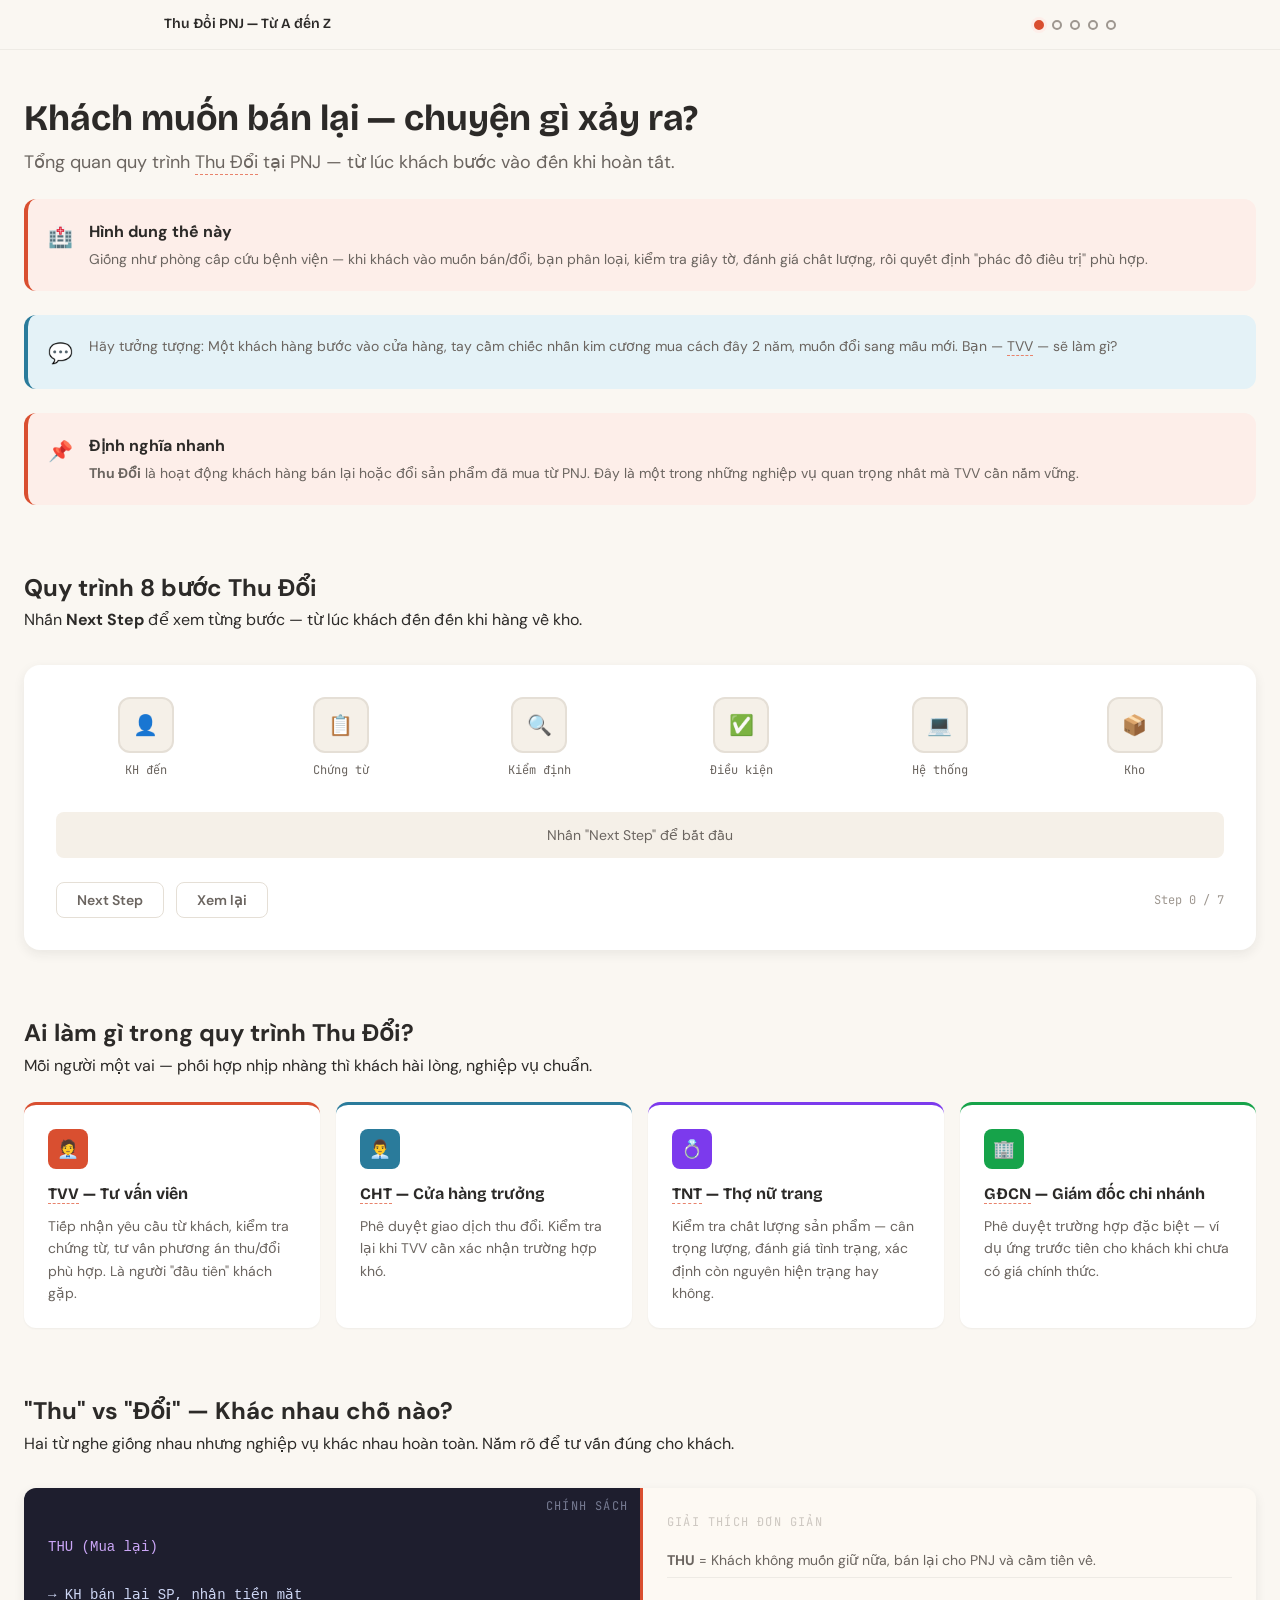
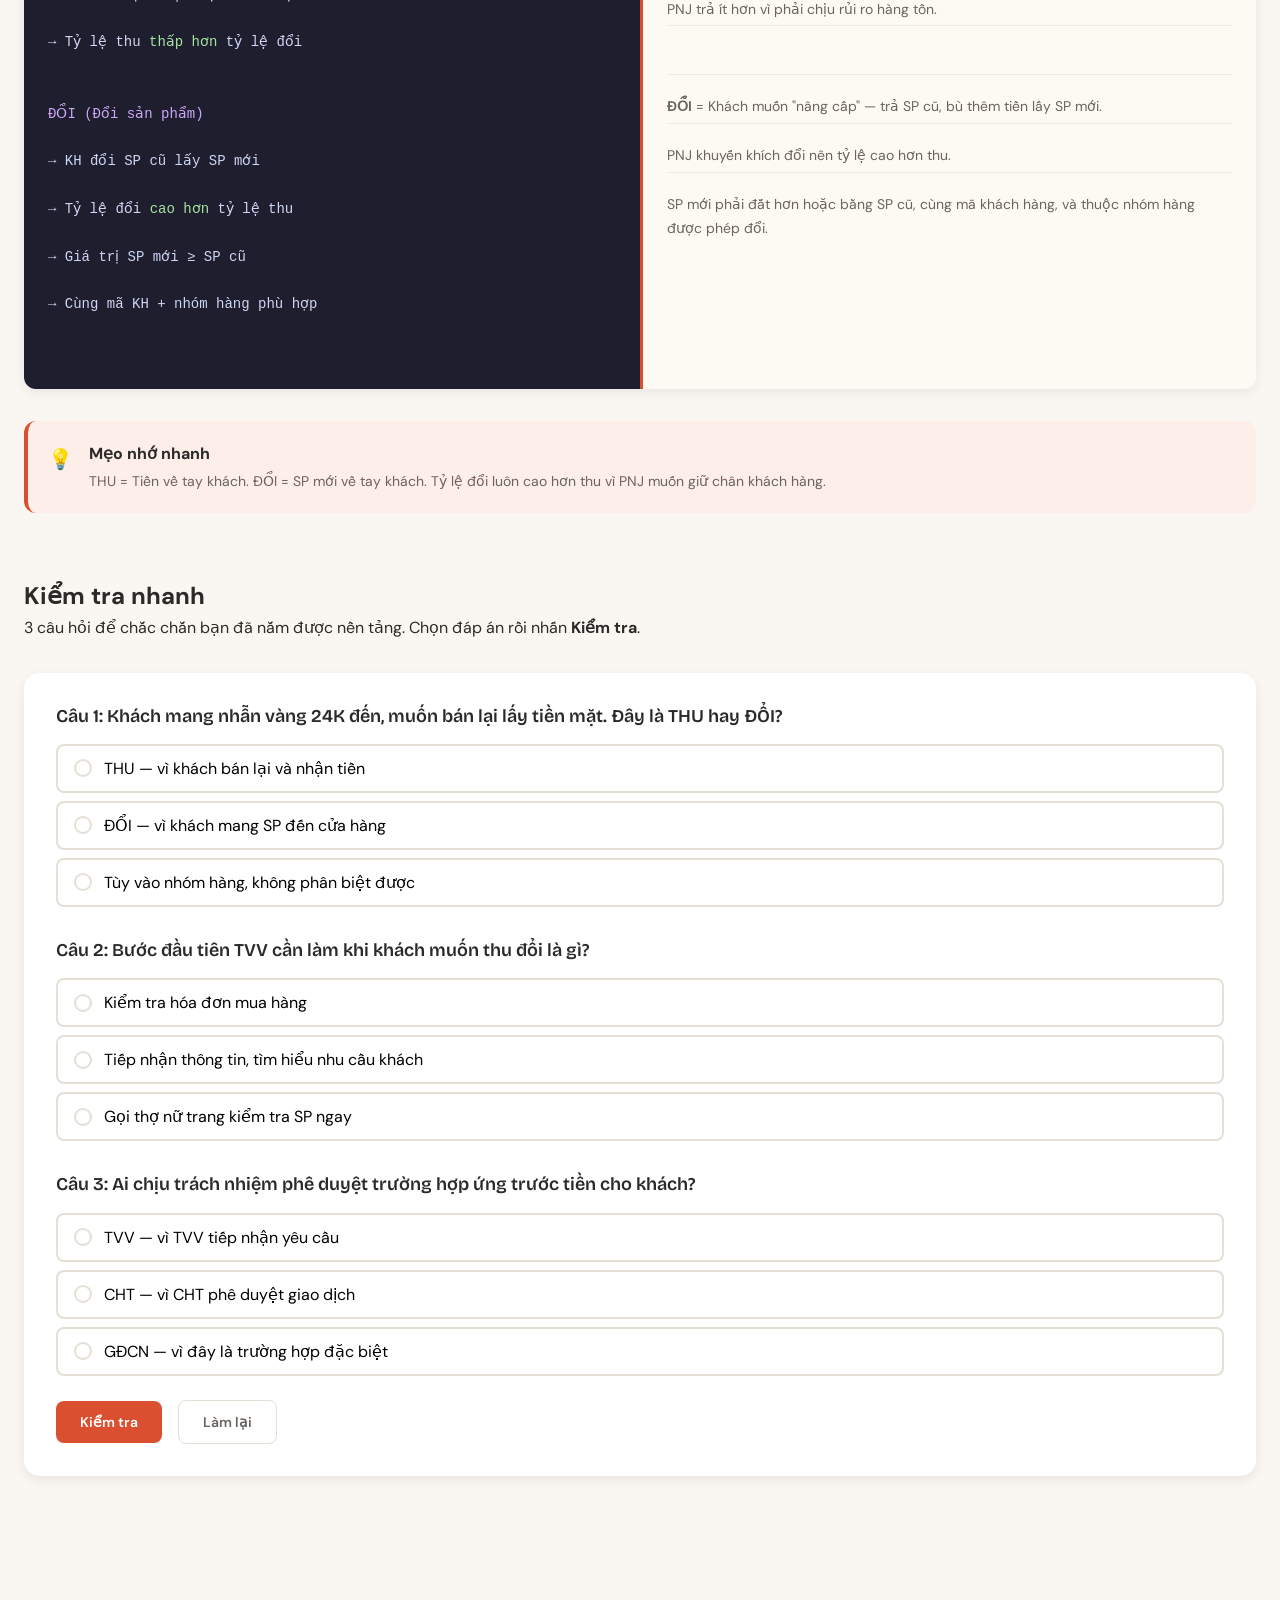
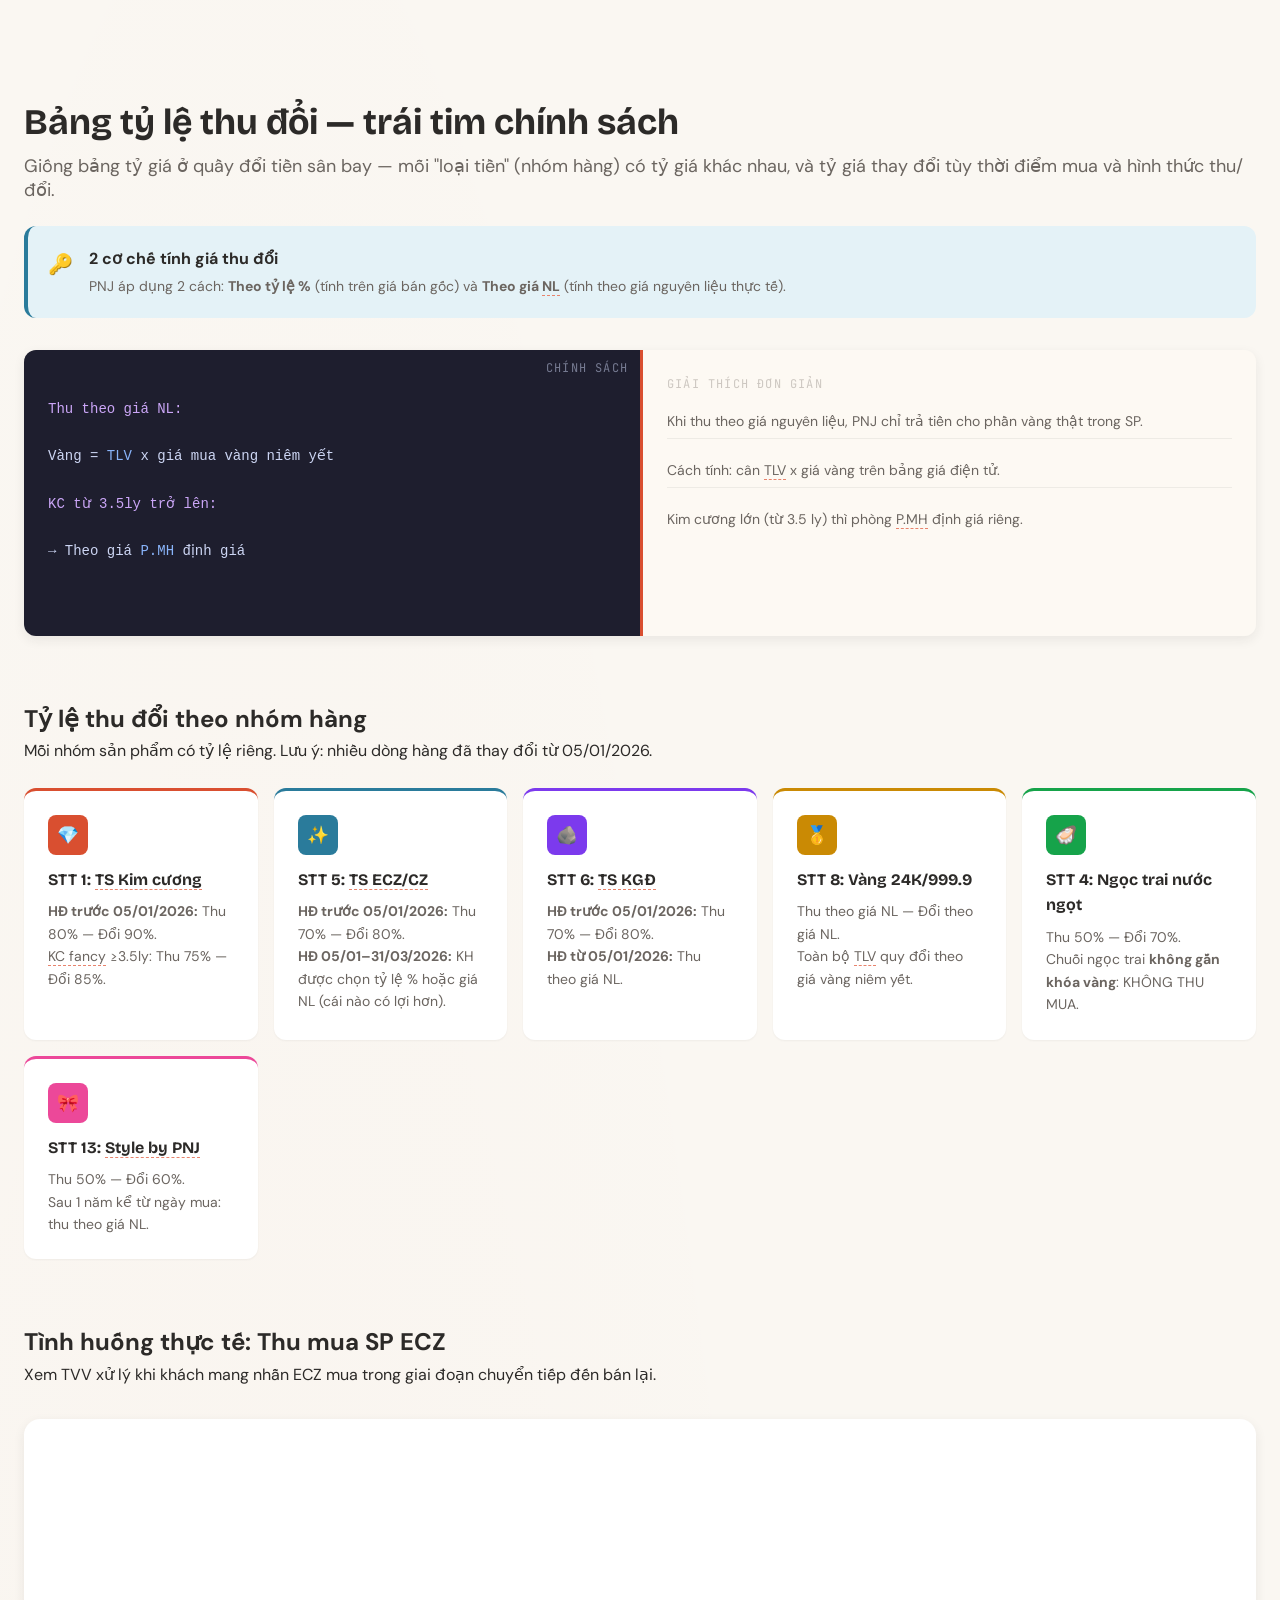
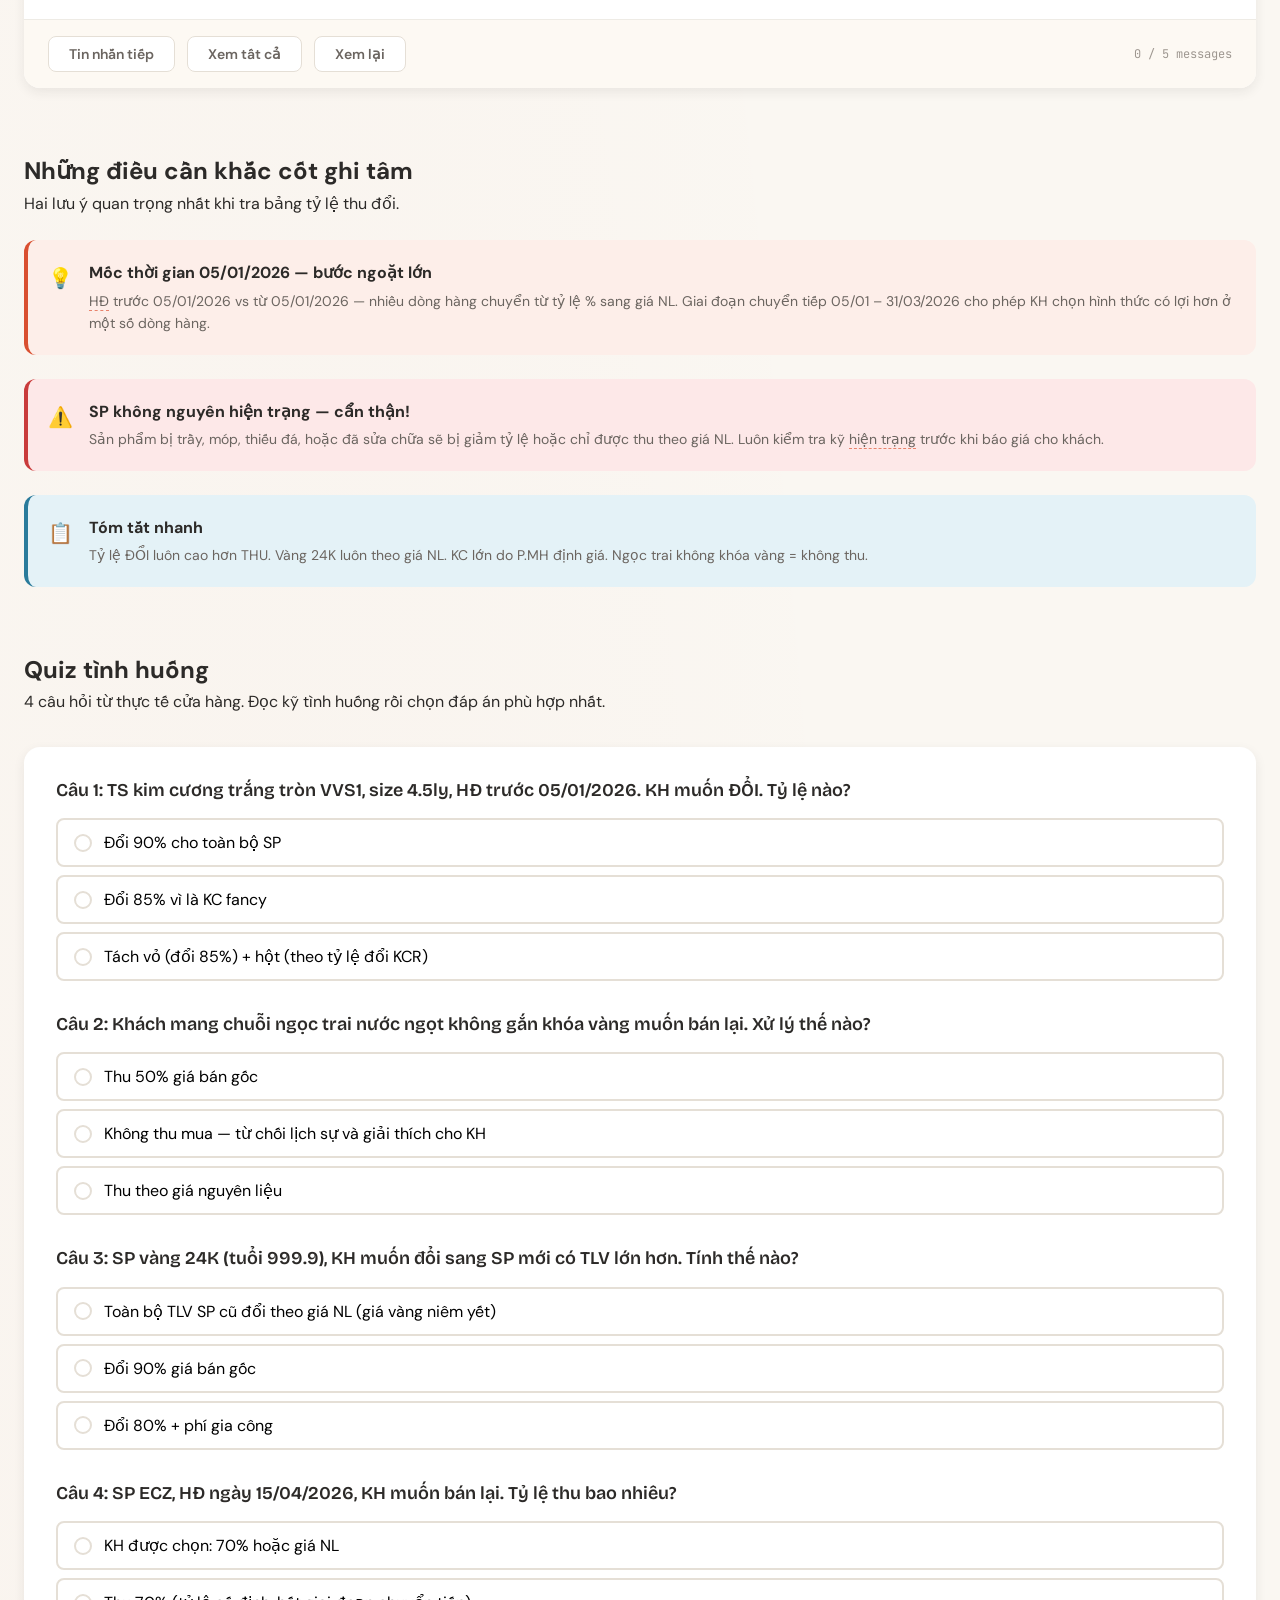
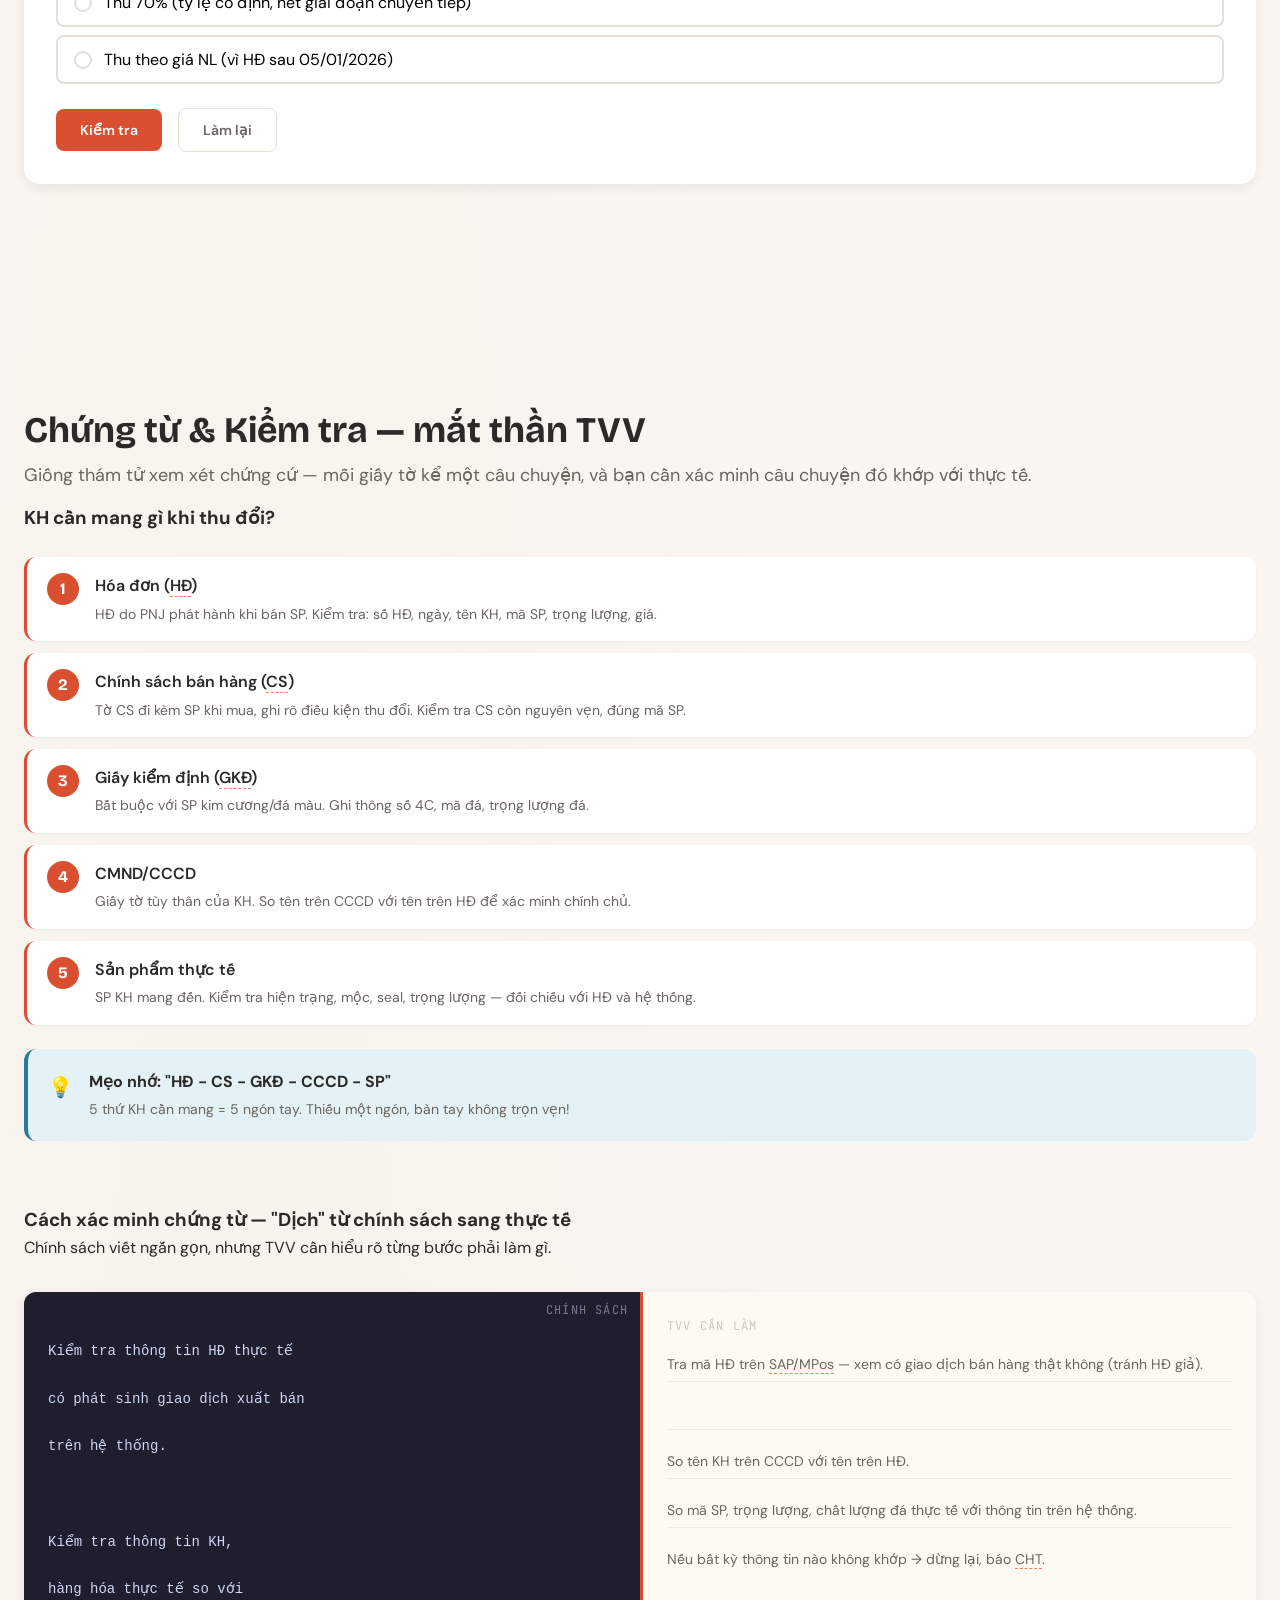
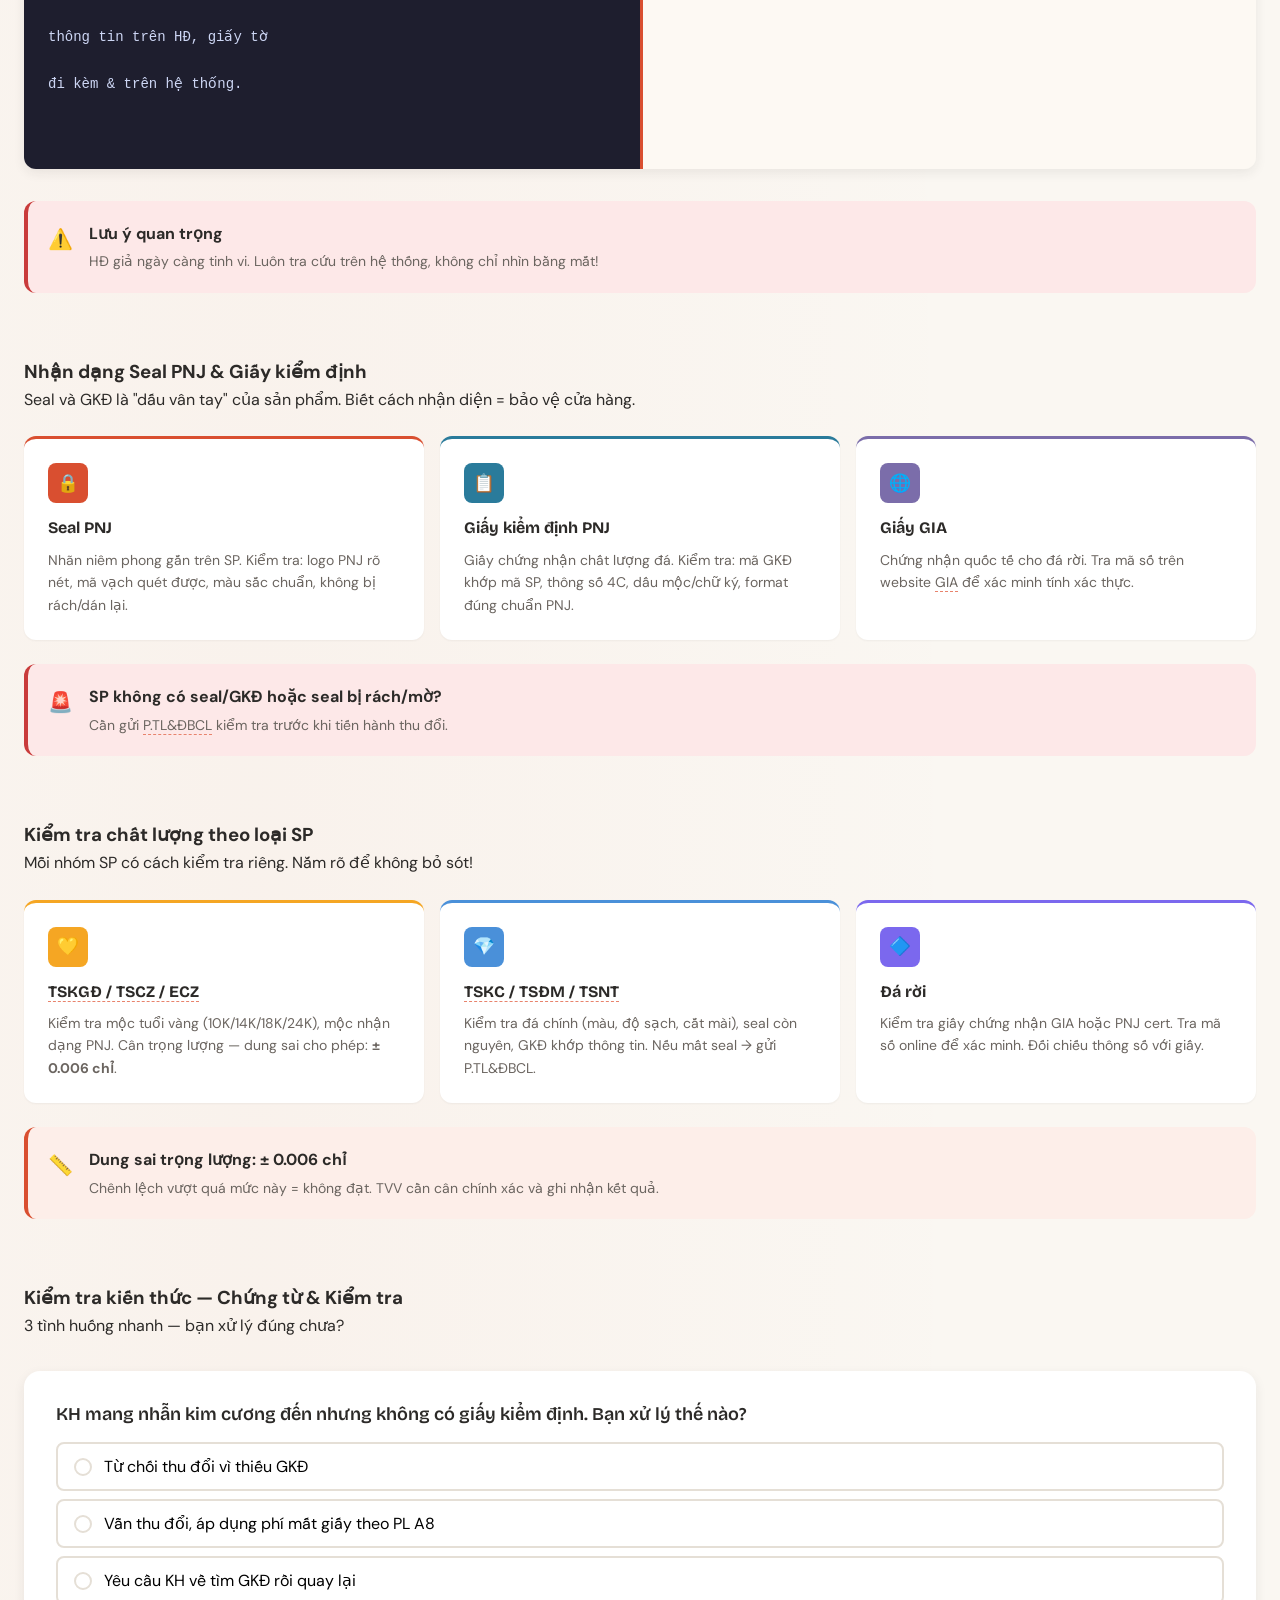
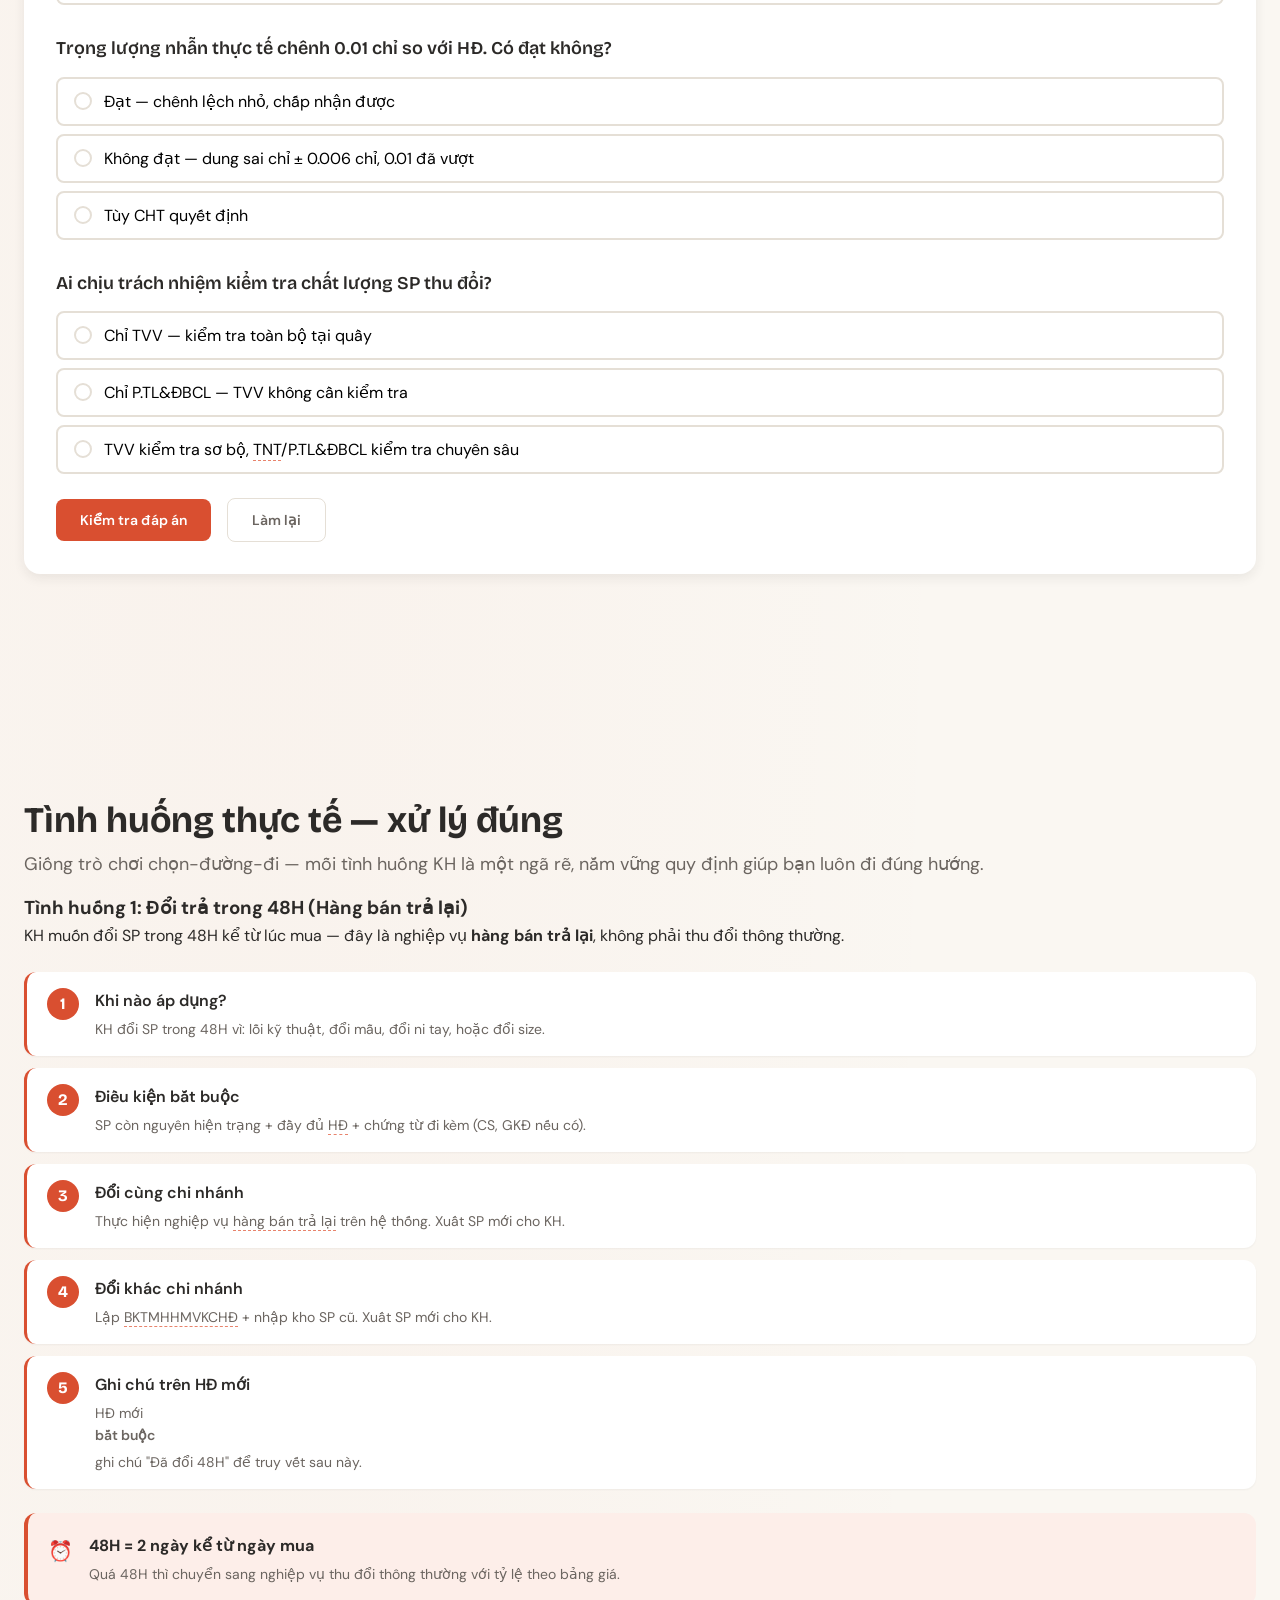
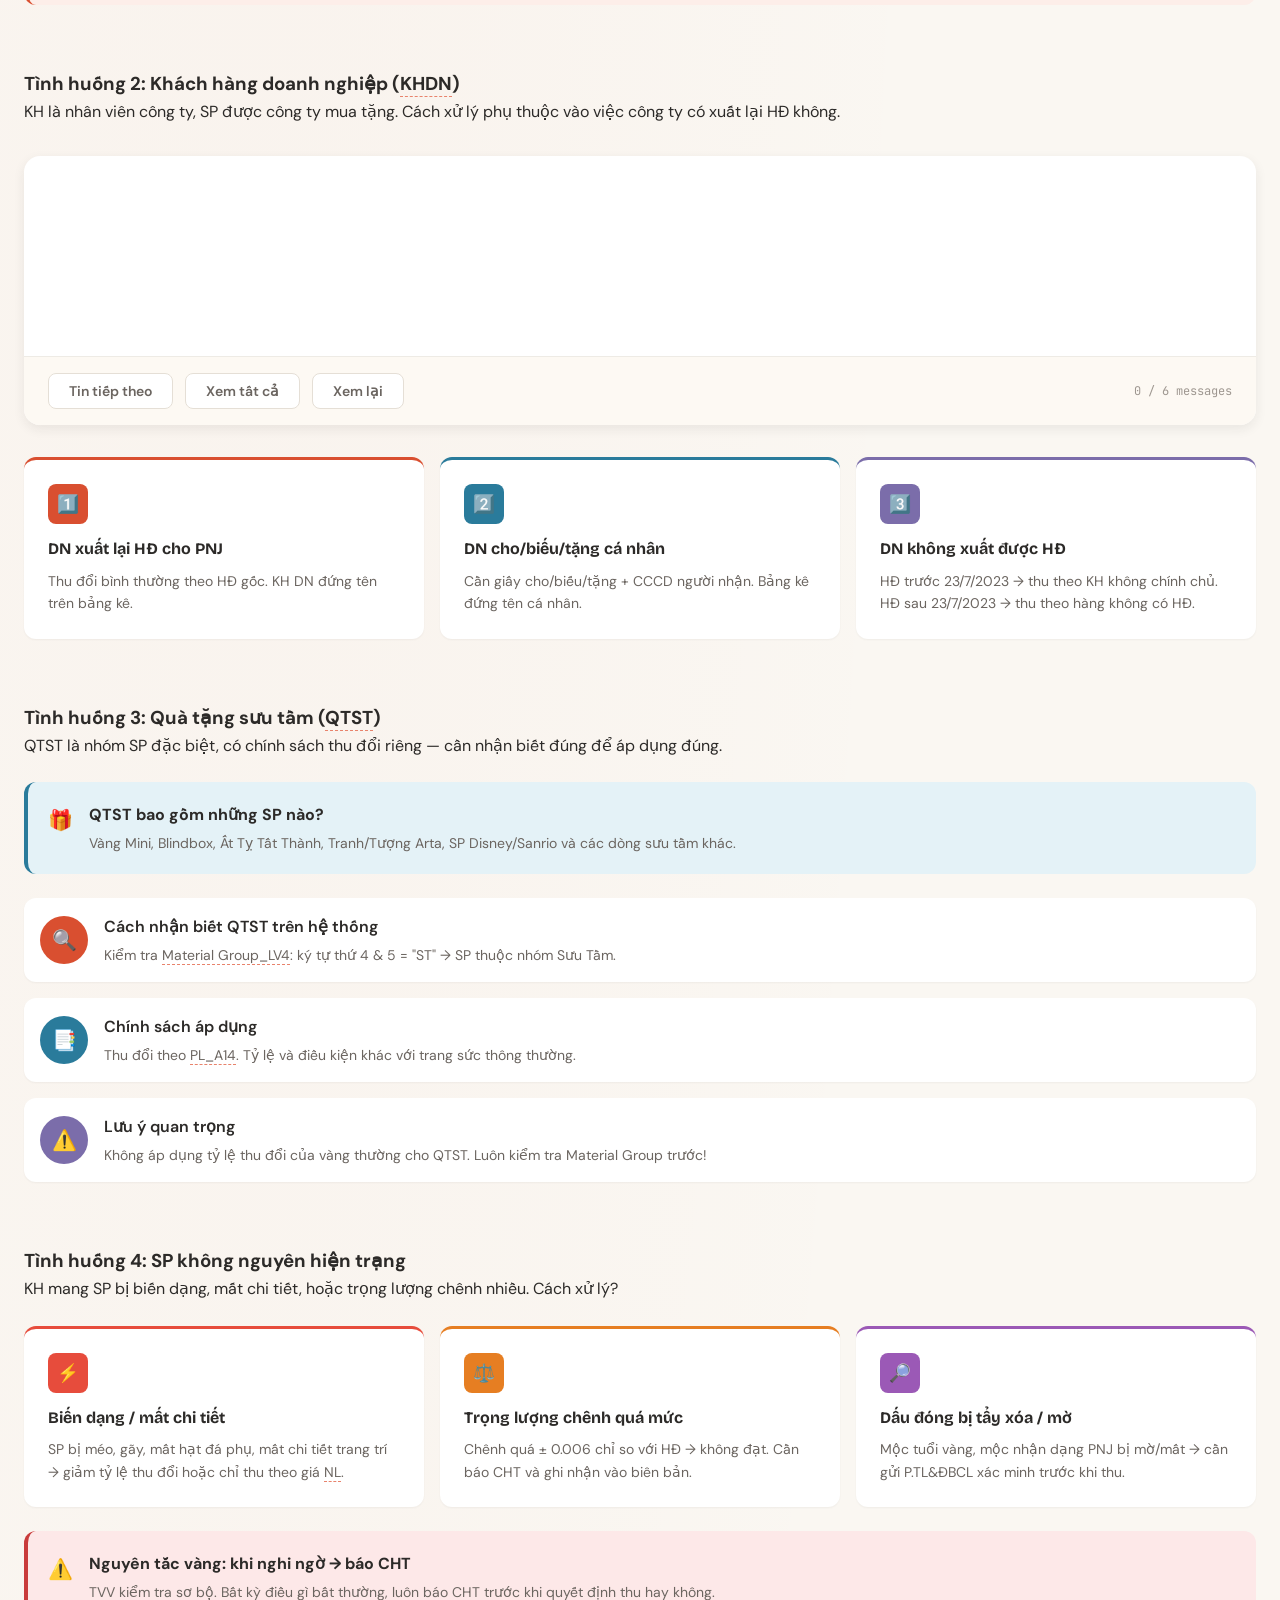
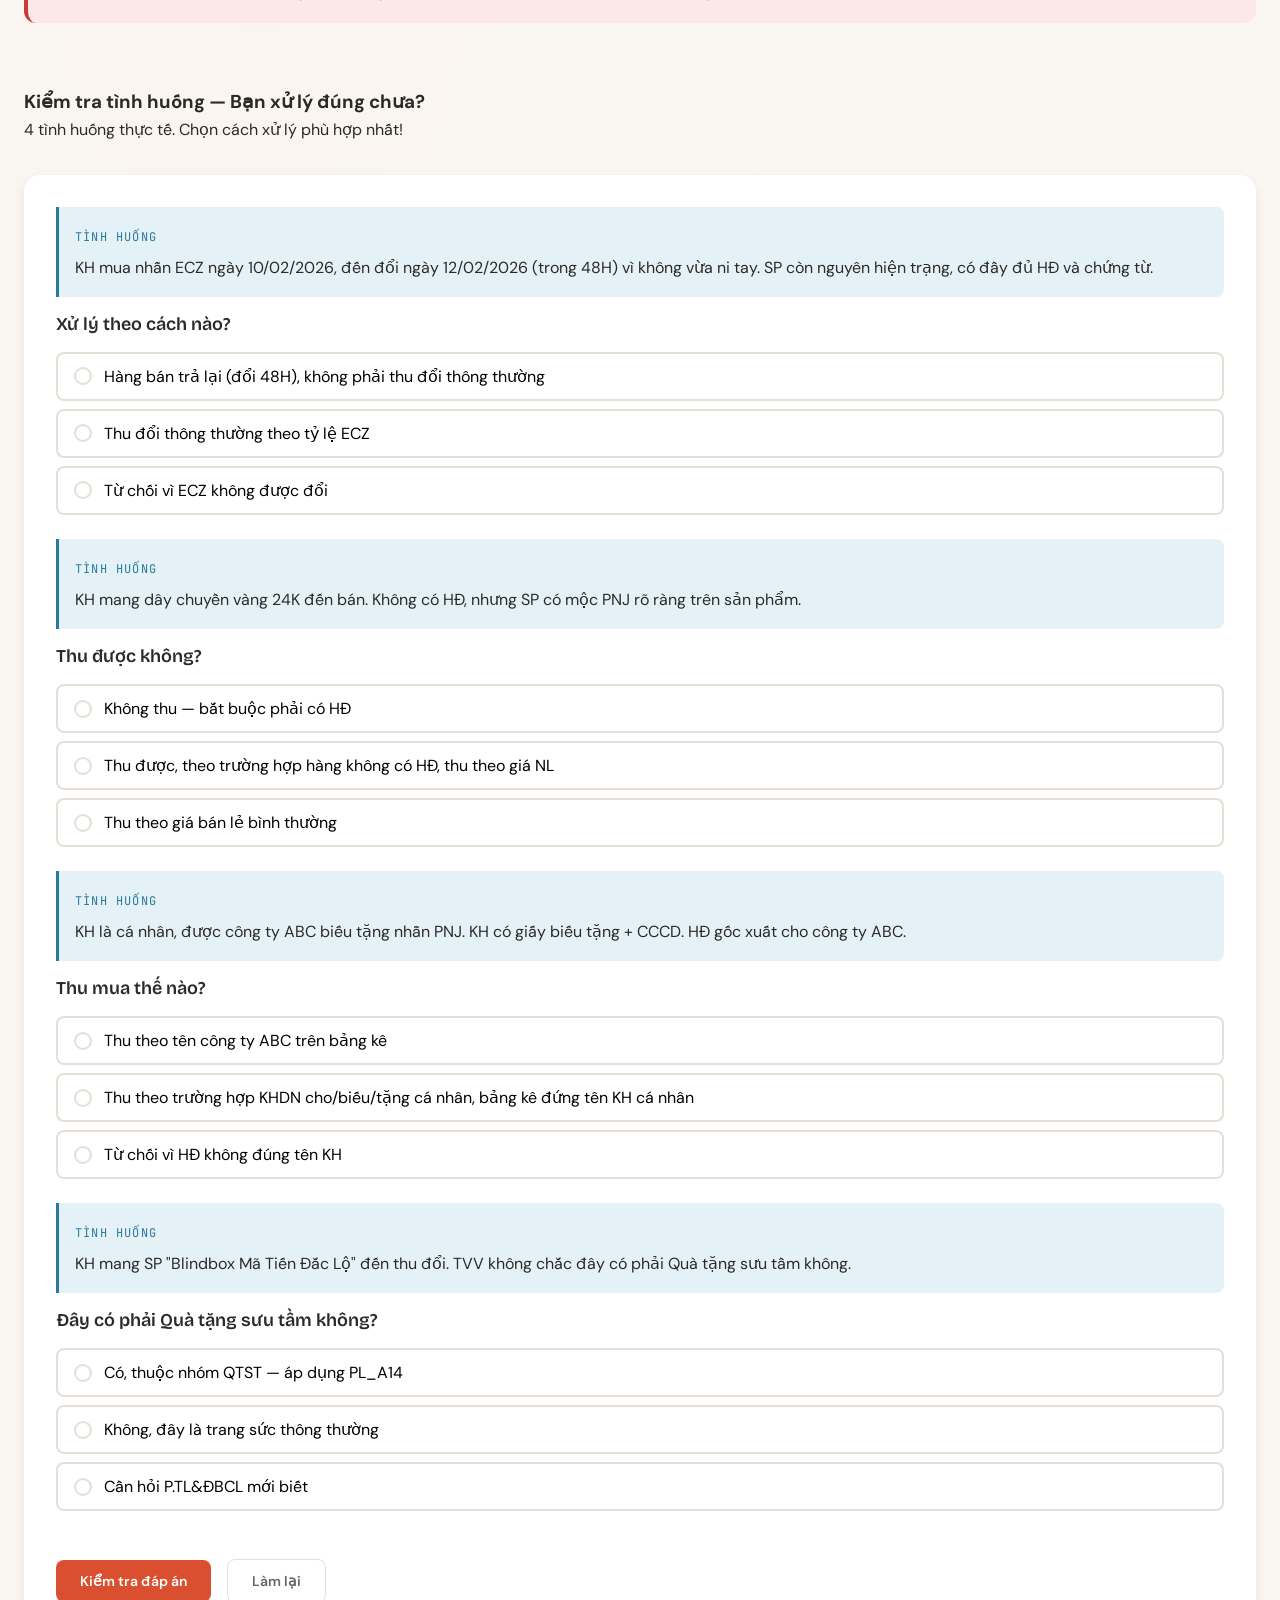
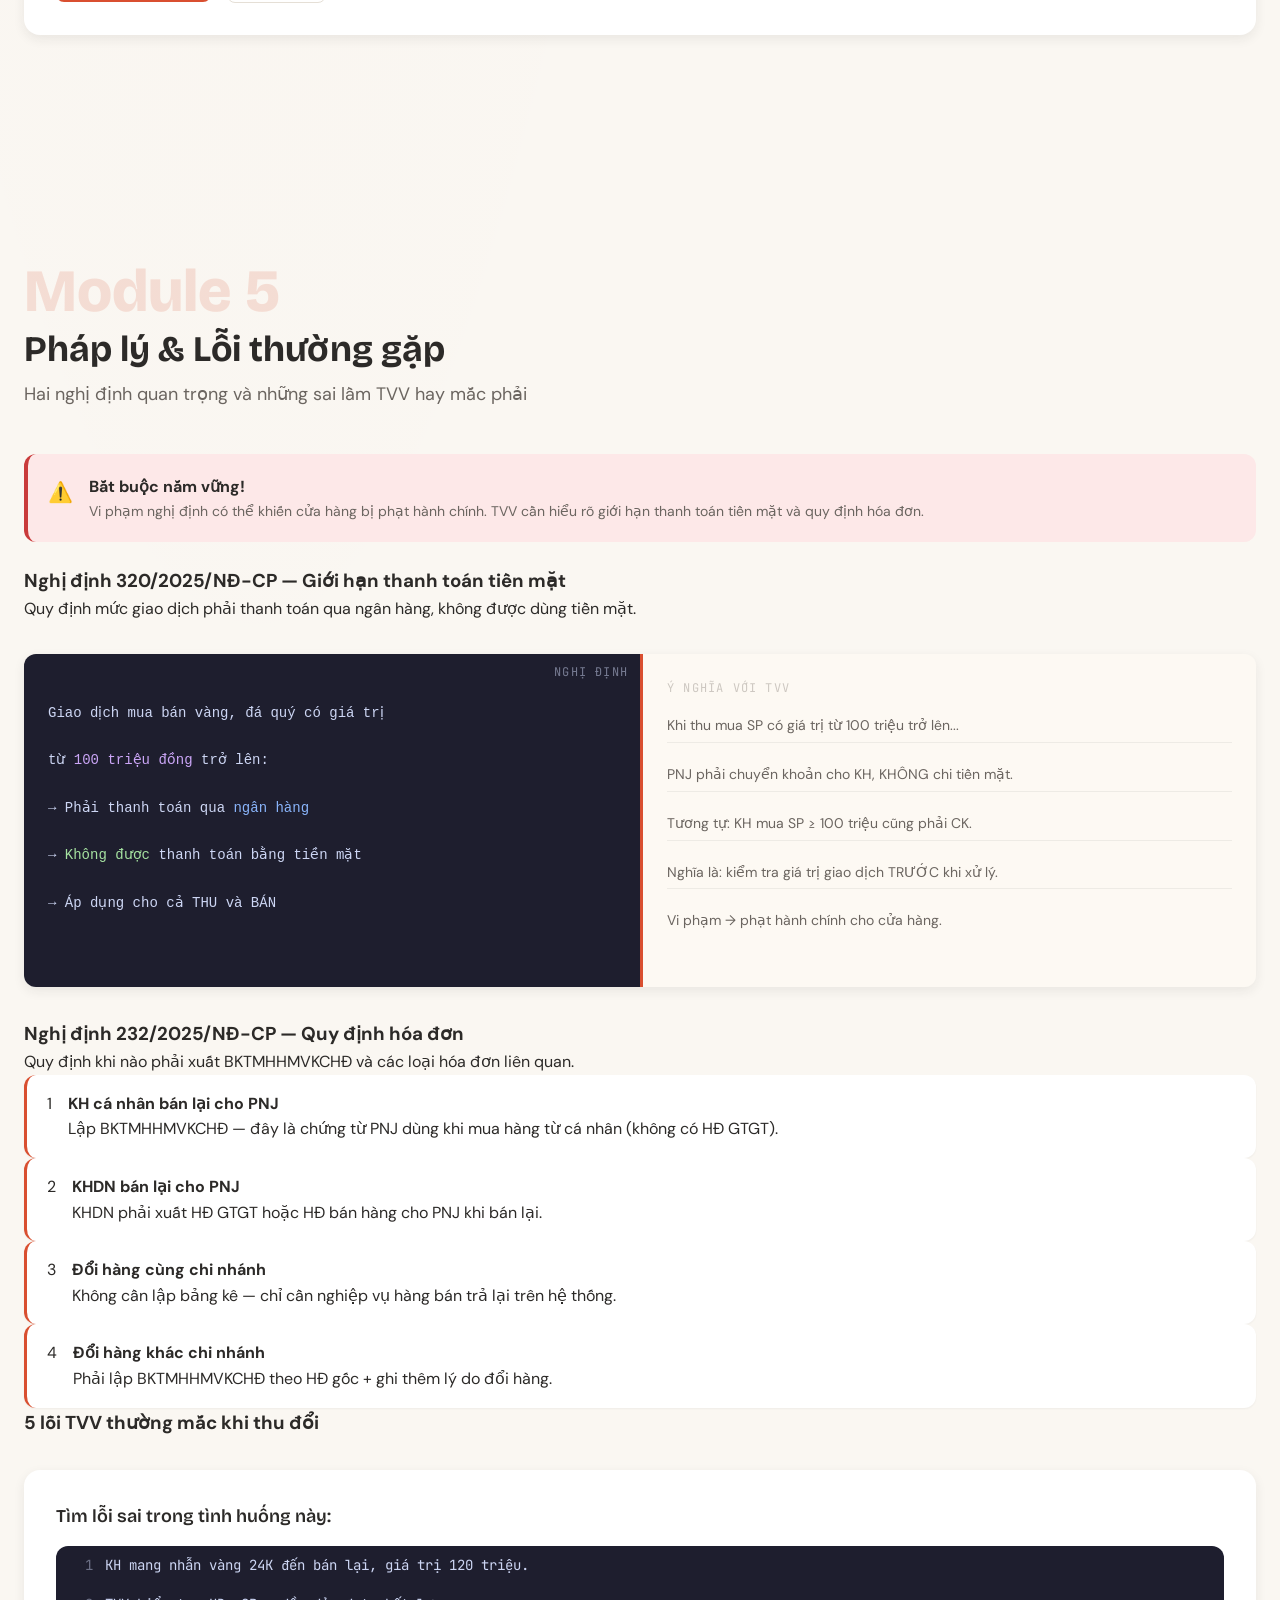
==== index.html @ 16b3d8cf "Initial course: Thu Đổi PNJ - Từ A đến Z 5-module interactive HTML course for PNJ sales consultants." ====
<!DOCTYPE html>
<html lang="vi">
<head>
  <meta charset="UTF-8">
  <meta name="viewport" content="width=device-width, initial-scale=1.0">
  <title>Thu Đổi PNJ — Từ A đến Z</title>

  <!-- Google Fonts: Bricolage Grotesque · DM Sans · JetBrains Mono -->
  <link rel="preconnect" href="https://fonts.googleapis.com">
  <link rel="preconnect" href="https://fonts.gstatic.com" crossorigin>
  <link href="https://fonts.googleapis.com/css2?family=Bricolage+Grotesque:opsz,wght@12..96,400;12..96,600;12..96,700;12..96,800&family=DM+Sans:ital,opsz,wght@0,9..40,300;0,9..40,400;0,9..40,500;0,9..40,600;0,9..40,700;1,9..40,400;1,9..40,500&family=JetBrains+Mono:wght@400;500;600&display=swap" rel="stylesheet">

  <link rel="stylesheet" href="styles.css">

  <style>
    :root {
      --color-accent:       #D94F30;
      --color-accent-hover: #C4432A;
      --color-accent-light: #FDEEE9;
      --color-accent-muted: #E8836C;
    }
  </style>

  <script src="main.js" defer></script>
</head>
<body>

  <nav class="nav" id="nav">
    <div class="progress-bar" id="progress-bar" role="progressbar" aria-valuenow="0" aria-valuemin="0" aria-valuemax="100"></div>
    <div class="nav-inner">
      <span class="nav-title">Thu Đổi PNJ — Từ A đến Z</span>
      <div class="nav-dots" id="nav-dots" role="tablist">
        <button class="nav-dot" data-target="module-1" data-tooltip="Khách muốn bán lại" role="tab" aria-label="Module 1: Khách muốn bán lại — chuyện gì xảy ra?"></button>
        <button class="nav-dot" data-target="module-2" data-tooltip="Bảng tỷ lệ thu đổi" role="tab" aria-label="Module 2: Bảng tỷ lệ thu đổi — trái tim chính sách"></button>
        <button class="nav-dot" data-target="module-3" data-tooltip="Chứng từ & Kiểm tra" role="tab" aria-label="Module 3: Chứng từ & Kiểm tra — mắt thần TVV"></button>
        <button class="nav-dot" data-target="module-4" data-tooltip="Tình huống thực tế" role="tab" aria-label="Module 4: Tình huống thực tế — xử lý đúng"></button>
        <button class="nav-dot" data-target="module-5" data-tooltip="Pháp lý & Lỗi hay gặp" role="tab" aria-label="Module 5: Pháp lý & Lỗi thường gặp"></button>
      </div>
    </div>
  </nav>

  <main id="main">
<section class="module" id="module-1">

  <!-- ============================================ -->
  <!-- SCREEN 1: Hero Intro                         -->
  <!-- ============================================ -->
  <div class="screen" id="screen-1-1">
    <h1 class="module-title animate-in">Khách muốn bán lại — chuyện gì xảy ra?</h1>
    <p class="module-subtitle animate-in">Tổng quan quy trình <span class="term" data-definition="Thu Đổi là hoạt động khách hàng bán lại hoặc đổi sản phẩm đã mua từ PNJ để nhận tiền mặt hoặc lấy sản phẩm mới.">Thu Đổi</span> tại PNJ — từ lúc khách bước vào đến khi hoàn tất.</p>

    <div class="callout callout-accent animate-in">
      <div class="callout-icon">🏥</div>
      <div class="callout-content">
        <strong class="callout-title">Hình dung thế này</strong>
        <p>Giống như phòng cấp cứu bệnh viện — khi khách vào muốn bán/đổi, bạn phân loại, kiểm tra giấy tờ, đánh giá chất lượng, rồi quyết định "phác đồ điều trị" phù hợp.</p>
      </div>
    </div>

    <div class="callout callout-info animate-in">
      <div class="callout-icon">💬</div>
      <div class="callout-content">
        <p>Hãy tưởng tượng: Một khách hàng bước vào cửa hàng, tay cầm chiếc nhẫn kim cương mua cách đây 2 năm, muốn đổi sang mẫu mới. Bạn — <span class="term" data-definition="Tư vấn viên — nhân viên bán hàng tại cửa hàng PNJ, người trực tiếp tiếp khách và thực hiện nghiệp vụ.">TVV</span> — sẽ làm gì?</p>
      </div>
    </div>

    <div class="callout callout-accent animate-in">
      <div class="callout-icon">📌</div>
      <div class="callout-content">
        <strong class="callout-title">Định nghĩa nhanh</strong>
        <p><strong>Thu Đổi</strong> là hoạt động khách hàng bán lại hoặc đổi sản phẩm đã mua từ PNJ. Đây là một trong những nghiệp vụ quan trọng nhất mà TVV cần nắm vững.</p>
      </div>
    </div>
  </div>

  <!-- ============================================ -->
  <!-- SCREEN 2: 8-Step Flow Animation              -->
  <!-- ============================================ -->
  <div class="screen" id="screen-1-2">
    <h2 class="animate-in">Quy trình 8 bước Thu Đổi</h2>
    <p class="animate-in">Nhấn <strong>Next Step</strong> để xem từng bước — từ lúc khách đến đến khi hàng về kho.</p>

    <div class="flow-animation" data-steps='[
      {"highlight":"flow-actor-1","label":"B1: Tiếp nhận thông tin từ KH"},
      {"highlight":"flow-actor-2","label":"B2: Kiểm tra chứng từ SP (HĐ, giấy tờ) — 10 phút","packet":true,"from":"actor-1","to":"actor-2"},
      {"highlight":"flow-actor-3","label":"B3: Kiểm tra/kiểm định/giám định/định giá SP","packet":true,"from":"actor-2","to":"actor-3"},
      {"highlight":"flow-actor-4","label":"B4: Kiểm tra điều kiện thu đổi — 3 phút","packet":true,"from":"actor-3","to":"actor-4"},
      {"highlight":"flow-actor-4","label":"KH đồng ý? Hàng bán trả lại → B5 | Thu đổi → B6"},
      {"highlight":"flow-actor-5","label":"B5/B6: Thực hiện nghiệp vụ trên hệ thống","packet":true,"from":"actor-4","to":"actor-5"},
      {"highlight":"flow-actor-6","label":"B7/B8: Xử lý hàng sau thu đổi + xuất trả về kho","packet":true,"from":"actor-5","to":"actor-6"}
    ]'>
      <div class="flow-actors">
        <div class="flow-actor" id="flow-actor-1"><div class="flow-actor-icon">👤</div><span>KH đến</span></div>
        <div class="flow-actor" id="flow-actor-2"><div class="flow-actor-icon">📋</div><span>Chứng từ</span></div>
        <div class="flow-actor" id="flow-actor-3"><div class="flow-actor-icon">🔍</div><span>Kiểm định</span></div>
        <div class="flow-actor" id="flow-actor-4"><div class="flow-actor-icon">✅</div><span>Điều kiện</span></div>
        <div class="flow-actor" id="flow-actor-5"><div class="flow-actor-icon">💻</div><span>Hệ thống</span></div>
        <div class="flow-actor" id="flow-actor-6"><div class="flow-actor-icon">📦</div><span>Kho</span></div>
      </div>
      <div class="flow-packet" id="flow-packet"></div>
      <div class="flow-step-label" id="flow-label">Nhấn "Next Step" để bắt đầu</div>
      <div class="flow-controls">
        <button class="btn flow-next-btn">Next Step</button>
        <button class="btn flow-reset-btn">Xem lại</button>
        <span class="flow-progress"></span>
      </div>
    </div>
  </div>

  <!-- ============================================ -->
  <!-- SCREEN 3: Key Roles — Pattern Cards          -->
  <!-- ============================================ -->
  <div class="screen" id="screen-1-3">
    <h2 class="animate-in">Ai làm gì trong quy trình Thu Đổi?</h2>
    <p class="animate-in">Mỗi người một vai — phối hợp nhịp nhàng thì khách hài lòng, nghiệp vụ chuẩn.</p>

    <div class="pattern-cards animate-in">
      <div class="pattern-card" style="border-top: 3px solid #D94F30">
        <div class="pattern-icon" style="background: #D94F30">🧑‍💼</div>
        <h4 class="pattern-title"><span class="term" data-definition="Tư vấn viên — nhân viên trực tiếp tiếp khách tại cửa hàng PNJ, thực hiện các bước nghiệp vụ thu đổi.">TVV</span> — Tư vấn viên</h4>
        <p class="pattern-desc">Tiếp nhận yêu cầu từ khách, kiểm tra chứng từ, tư vấn phương án thu/đổi phù hợp. Là người "đầu tiên" khách gặp.</p>
      </div>
      <div class="pattern-card" style="border-top: 3px solid #2A7B9B">
        <div class="pattern-icon" style="background: #2A7B9B">👨‍💼</div>
        <h4 class="pattern-title"><span class="term" data-definition="Cửa hàng trưởng — người quản lý cửa hàng, có quyền phê duyệt các giao dịch thu đổi thông thường.">CHT</span> — Cửa hàng trưởng</h4>
        <p class="pattern-desc">Phê duyệt giao dịch thu đổi. Kiểm tra lại khi TVV cần xác nhận trường hợp khó.</p>
      </div>
      <div class="pattern-card" style="border-top: 3px solid #7C3AED">
        <div class="pattern-icon" style="background: #7C3AED">💍</div>
        <h4 class="pattern-title"><span class="term" data-definition="Thợ nữ trang — nhân viên kỹ thuật chuyên kiểm tra chất lượng, trọng lượng, và tình trạng sản phẩm trang sức.">TNT</span> — Thợ nữ trang</h4>
        <p class="pattern-desc">Kiểm tra chất lượng sản phẩm — cân trọng lượng, đánh giá tình trạng, xác định còn nguyên hiện trạng hay không.</p>
      </div>
      <div class="pattern-card" style="border-top: 3px solid #16A34A">
        <div class="pattern-icon" style="background: #16A34A">🏢</div>
        <h4 class="pattern-title"><span class="term" data-definition="Giám đốc chi nhánh — cấp quản lý cao hơn CHT, phê duyệt các trường hợp đặc biệt như ứng trước tiền cho khách.">GĐCN</span> — Giám đốc chi nhánh</h4>
        <p class="pattern-desc">Phê duyệt trường hợp đặc biệt — ví dụ ứng trước tiền cho khách khi chưa có giá chính thức.</p>
      </div>
    </div>
  </div>

  <!-- ============================================ -->
  <!-- SCREEN 4: THU vs ĐỔI — Translation Block     -->
  <!-- ============================================ -->
  <div class="screen" id="screen-1-4">
    <h2 class="animate-in">"Thu" vs "Đổi" — Khác nhau chỗ nào?</h2>
    <p class="animate-in">Hai từ nghe giống nhau nhưng nghiệp vụ khác nhau hoàn toàn. Nắm rõ để tư vấn đúng cho khách.</p>

    <div class="translation-block animate-in">
      <div class="translation-code">
        <span class="translation-label">CHÍNH SÁCH</span>
        <pre><code>
<span class="code-line"><span class="code-keyword">THU (Mua lại)</span></span>
<span class="code-line">→ KH bán lại SP, nhận tiền mặt</span>
<span class="code-line">→ Tỷ lệ thu <span class="code-string">thấp hơn</span> tỷ lệ đổi</span>
<span class="code-line"></span>
<span class="code-line"><span class="code-keyword">ĐỔI (Đổi sản phẩm)</span></span>
<span class="code-line">→ KH đổi SP cũ lấy SP mới</span>
<span class="code-line">→ Tỷ lệ đổi <span class="code-string">cao hơn</span> tỷ lệ thu</span>
<span class="code-line">→ Giá trị SP mới ≥ SP cũ</span>
<span class="code-line">→ Cùng mã KH + nhóm hàng phù hợp</span>
        </code></pre>
      </div>
      <div class="translation-english">
        <span class="translation-label">GIẢI THÍCH ĐƠN GIẢN</span>
        <div class="translation-lines">
          <p class="tl"><strong>THU</strong> = Khách không muốn giữ nữa, bán lại cho PNJ và cầm tiền về.</p>
          <p class="tl">PNJ trả ít hơn vì phải chịu rủi ro hàng tồn.</p>
          <p class="tl">&nbsp;</p>
          <p class="tl"><strong>ĐỔI</strong> = Khách muốn "nâng cấp" — trả SP cũ, bù thêm tiền lấy SP mới.</p>
          <p class="tl">PNJ khuyến khích đổi nên tỷ lệ cao hơn thu.</p>
          <p class="tl">SP mới phải đắt hơn hoặc bằng SP cũ, cùng mã khách hàng, và thuộc nhóm hàng được phép đổi.</p>
        </div>
      </div>
    </div>

    <div class="callout callout-accent animate-in">
      <div class="callout-icon">💡</div>
      <div class="callout-content">
        <strong class="callout-title">Mẹo nhớ nhanh</strong>
        <p>THU = Tiền về tay khách. ĐỔI = SP mới về tay khách. Tỷ lệ đổi luôn cao hơn thu vì PNJ muốn giữ chân khách hàng.</p>
      </div>
    </div>
  </div>

  <!-- ============================================ -->
  <!-- SCREEN 5: Quiz — 3 câu hỏi                  -->
  <!-- ============================================ -->
  <div class="screen" id="screen-1-5">
    <h2 class="animate-in">Kiểm tra nhanh</h2>
    <p class="animate-in">3 câu hỏi để chắc chắn bạn đã nắm được nền tảng. Chọn đáp án rồi nhấn <strong>Kiểm tra</strong>.</p>

    <div class="quiz-container animate-in" id="quiz-module1">

      <!-- Q1 -->
      <div class="quiz-question-block"
           data-correct="option-a"
           data-explanation-right="Chính xác! Khách bán lại SP và nhận tiền mặt — đó là THU. Nếu khách lấy SP mới thì mới là ĐỔI."
           data-explanation-wrong="Chưa đúng. Nhớ: THU = khách bán lại, nhận tiền. ĐỔI = khách đổi sang SP mới.">
        <h3 class="quiz-question">Câu 1: Khách mang nhẫn vàng 24K đến, muốn bán lại lấy tiền mặt. Đây là THU hay ĐỔI?</h3>
        <div class="quiz-options">
          <button class="quiz-option" data-value="option-a" onclick="selectOption(this)">
            <div class="quiz-option-radio"></div>
            <span>THU — vì khách bán lại và nhận tiền</span>
          </button>
          <button class="quiz-option" data-value="option-b" onclick="selectOption(this)">
            <div class="quiz-option-radio"></div>
            <span>ĐỔI — vì khách mang SP đến cửa hàng</span>
          </button>
          <button class="quiz-option" data-value="option-c" onclick="selectOption(this)">
            <div class="quiz-option-radio"></div>
            <span>Tùy vào nhóm hàng, không phân biệt được</span>
          </button>
        </div>
        <div class="quiz-feedback"></div>
      </div>

      <!-- Q2 -->
      <div class="quiz-question-block"
           data-correct="option-b"
           data-explanation-right="Đúng rồi! Bước đầu tiên luôn là tiếp nhận thông tin, hỏi khách cần thu hay đổi, tìm hiểu nhu cầu trước khi làm gì khác."
           data-explanation-wrong="Chưa chính xác. Kiểm tra chứng từ hay kiểm định là các bước sau. Việc đầu tiên là lắng nghe và tìm hiểu nhu cầu khách.">
        <h3 class="quiz-question">Câu 2: Bước đầu tiên TVV cần làm khi khách muốn thu đổi là gì?</h3>
        <div class="quiz-options">
          <button class="quiz-option" data-value="option-a" onclick="selectOption(this)">
            <div class="quiz-option-radio"></div>
            <span>Kiểm tra hóa đơn mua hàng</span>
          </button>
          <button class="quiz-option" data-value="option-b" onclick="selectOption(this)">
            <div class="quiz-option-radio"></div>
            <span>Tiếp nhận thông tin, tìm hiểu nhu cầu khách</span>
          </button>
          <button class="quiz-option" data-value="option-c" onclick="selectOption(this)">
            <div class="quiz-option-radio"></div>
            <span>Gọi thợ nữ trang kiểm tra SP ngay</span>
          </button>
        </div>
        <div class="quiz-feedback"></div>
      </div>

      <!-- Q3 -->
      <div class="quiz-question-block"
           data-correct="option-c"
           data-explanation-right="Chính xác! GĐCN (Giám đốc chi nhánh) là người có thẩm quyền phê duyệt ứng trước tiền cho khách — đây là trường hợp đặc biệt nên cần cấp cao hơn CHT."
           data-explanation-wrong="Chưa đúng. CHT phê duyệt giao dịch thông thường. Nhưng ứng trước tiền là trường hợp đặc biệt, cần GĐCN phê duyệt.">
        <h3 class="quiz-question">Câu 3: Ai chịu trách nhiệm phê duyệt trường hợp ứng trước tiền cho khách?</h3>
        <div class="quiz-options">
          <button class="quiz-option" data-value="option-a" onclick="selectOption(this)">
            <div class="quiz-option-radio"></div>
            <span>TVV — vì TVV tiếp nhận yêu cầu</span>
          </button>
          <button class="quiz-option" data-value="option-b" onclick="selectOption(this)">
            <div class="quiz-option-radio"></div>
            <span>CHT — vì CHT phê duyệt giao dịch</span>
          </button>
          <button class="quiz-option" data-value="option-c" onclick="selectOption(this)">
            <div class="quiz-option-radio"></div>
            <span>GĐCN — vì đây là trường hợp đặc biệt</span>
          </button>
        </div>
        <div class="quiz-feedback"></div>
      </div>

      <button class="quiz-check-btn" onclick="checkQuiz('quiz-module1')">Kiểm tra</button>
      <button class="quiz-reset-btn" onclick="resetQuiz('quiz-module1')">Làm lại</button>
    </div>
  </div>

</section><section class="module" id="module-2">

  <!-- ============================================ -->
  <!-- SCREEN 1: The Big Picture                    -->
  <!-- ============================================ -->
  <div class="screen" id="screen-2-1">
    <h1 class="module-title animate-in">Bảng tỷ lệ thu đổi — trái tim chính sách</h1>
    <p class="module-subtitle animate-in">Giống bảng tỷ giá ở quầy đổi tiền sân bay — mỗi "loại tiền" (nhóm hàng) có tỷ giá khác nhau, và tỷ giá thay đổi tùy thời điểm mua và hình thức thu/đổi.</p>

    <div class="callout callout-info animate-in">
      <div class="callout-icon">🔑</div>
      <div class="callout-content">
        <strong class="callout-title">2 cơ chế tính giá thu đổi</strong>
        <p>PNJ áp dụng 2 cách: <strong>Theo tỷ lệ %</strong> (tính trên giá bán gốc) và <strong>Theo giá <span class="term" data-definition="Nguyên liệu — phần vật chất thật trong sản phẩm, chủ yếu là vàng. Giá NL = trọng lượng vàng x giá vàng niêm yết.">NL</span></strong> (tính theo giá nguyên liệu thực tế).</p>
      </div>
    </div>

    <div class="translation-block animate-in">
      <div class="translation-code">
        <span class="translation-label">CHÍNH SÁCH</span>
        <pre><code>
<span class="code-line"><span class="code-keyword">Thu theo giá NL:</span></span>
<span class="code-line">Vàng = <span class="code-function">TLV</span> x giá mua vàng niêm yết</span>
<span class="code-line"><span class="code-keyword">KC từ 3.5ly trở lên:</span></span>
<span class="code-line">→ Theo giá <span class="code-function">P.MH</span> định giá</span>
        </code></pre>
      </div>
      <div class="translation-english">
        <span class="translation-label">GIẢI THÍCH ĐƠN GIẢN</span>
        <div class="translation-lines">
          <p class="tl">Khi thu theo giá nguyên liệu, PNJ chỉ trả tiền cho phần vàng thật trong SP.</p>
          <p class="tl">Cách tính: cân <span class="term" data-definition="Trọng lượng vàng — khối lượng phần vàng thực có trong sản phẩm, tính bằng chỉ hoặc gram.">TLV</span> x giá vàng trên bảng giá điện tử.</p>
          <p class="tl">Kim cương lớn (từ 3.5 ly) thì phòng <span class="term" data-definition="Phòng Mua Hàng — bộ phận chuyên môn tại công ty, chịu trách nhiệm định giá kim cương và nguyên liệu quý.">P.MH</span> định giá riêng.</p>
        </div>
      </div>
    </div>
  </div>

  <!-- ============================================ -->
  <!-- SCREEN 2: Product Groups — Pattern Cards     -->
  <!-- ============================================ -->
  <div class="screen" id="screen-2-2">
    <h2 class="animate-in">Tỷ lệ thu đổi theo nhóm hàng</h2>
    <p class="animate-in">Mỗi nhóm sản phẩm có tỷ lệ riêng. Lưu ý: nhiều dòng hàng đã thay đổi từ 05/01/2026.</p>

    <div class="pattern-cards animate-in">

      <!-- STT 1: Kim cương -->
      <div class="pattern-card" style="border-top: 3px solid #D94F30">
        <div class="pattern-icon" style="background: #D94F30">💎</div>
        <h4 class="pattern-title">STT 1: <span class="term" data-definition="Trang sức kim cương — sản phẩm có gắn kim cương (trắng tròn hoặc fancy), thường có giá trị cao nhất.">TS Kim cương</span></h4>
        <p class="pattern-desc"><strong>HĐ trước 05/01/2026:</strong> Thu 80% — Đổi 90%.</p>
        <p class="pattern-desc"><span class="term" data-definition="Kim cương fancy — kim cương có hình dáng hoặc màu sắc đặc biệt (không phải trắng tròn), từ 3.5 ly trở lên.">KC fancy</span> ≥3.5ly: Thu 75% — Đổi 85%.</p>
      </div>

      <!-- STT 5: ECZ/CZ -->
      <div class="pattern-card" style="border-top: 3px solid #2A7B9B">
        <div class="pattern-icon" style="background: #2A7B9B">✨</div>
        <h4 class="pattern-title">STT 5: <span class="term" data-definition="ECZ (Emera CZ) — trang sức gắn đá CZ (Cubic Zirconia), phân khúc trung cấp của PNJ.">TS ECZ/CZ</span></h4>
        <p class="pattern-desc"><strong>HĐ trước 05/01/2026:</strong> Thu 70% — Đổi 80%.</p>
        <p class="pattern-desc"><strong>HĐ 05/01–31/03/2026:</strong> KH được chọn tỷ lệ % hoặc giá NL (cái nào có lợi hơn).</p>
      </div>

      <!-- STT 6: KGĐ -->
      <div class="pattern-card" style="border-top: 3px solid #7C3AED">
        <div class="pattern-icon" style="background: #7C3AED">🪨</div>
        <h4 class="pattern-title">STT 6: <span class="term" data-definition="Trang sức không gắn đá — sản phẩm chỉ có phần kim loại (vàng), không gắn đá quý hay CZ.">TS KGĐ</span></h4>
        <p class="pattern-desc"><strong>HĐ trước 05/01/2026:</strong> Thu 70% — Đổi 80%.</p>
        <p class="pattern-desc"><strong>HĐ từ 05/01/2026:</strong> Thu theo giá NL.</p>
      </div>

      <!-- STT 8: Vàng 24K -->
      <div class="pattern-card" style="border-top: 3px solid #CA8A04">
        <div class="pattern-icon" style="background: #CA8A04">🥇</div>
        <h4 class="pattern-title">STT 8: Vàng 24K/999.9</h4>
        <p class="pattern-desc">Thu theo giá NL — Đổi theo giá NL.</p>
        <p class="pattern-desc">Toàn bộ <span class="term" data-definition="Trọng lượng vàng của sản phẩm, đơn vị tính bằng chỉ. 1 chỉ = 3.75 gram.">TLV</span> quy đổi theo giá vàng niêm yết.</p>
      </div>

      <!-- STT 4: Ngọc trai -->
      <div class="pattern-card" style="border-top: 3px solid #16A34A">
        <div class="pattern-icon" style="background: #16A34A">🦪</div>
        <h4 class="pattern-title">STT 4: Ngọc trai nước ngọt</h4>
        <p class="pattern-desc">Thu 50% — Đổi 70%.</p>
        <p class="pattern-desc">Chuỗi ngọc trai <strong>không gắn khóa vàng</strong>: KHÔNG THU MUA.</p>
      </div>

      <!-- STT 13: Style by PNJ -->
      <div class="pattern-card" style="border-top: 3px solid #EC4899">
        <div class="pattern-icon" style="background: #EC4899">🎀</div>
        <h4 class="pattern-title">STT 13: <span class="term" data-definition="Style by PNJ — dòng sản phẩm thời trang, giá mềm, thường dùng vật liệu bạc hoặc vàng mỏng.">Style by PNJ</span></h4>
        <p class="pattern-desc">Thu 50% — Đổi 60%.</p>
        <p class="pattern-desc">Sau 1 năm kể từ ngày mua: thu theo giá NL.</p>
      </div>

    </div>
  </div>

  <!-- ============================================ -->
  <!-- SCREEN 3: Chat Animation — Scenario          -->
  <!-- ============================================ -->
  <div class="screen" id="screen-2-3">
    <h2 class="animate-in">Tình huống thực tế: Thu mua SP ECZ</h2>
    <p class="animate-in">Xem TVV xử lý khi khách mang nhẫn ECZ mua trong giai đoạn chuyển tiếp đến bán lại.</p>

    <div class="chat-window" id="chat-module2">
      <div class="chat-messages">
        <div class="chat-message" data-msg="0" data-sender="kh" style="display:none">
          <div class="chat-avatar" style="background: #2A7B9B">KH</div>
          <div class="chat-bubble"><span class="chat-sender" style="color: #2A7B9B">Khách hàng</span><p>Em muốn bán lại chiếc nhẫn ECZ này, mua ngày 14/02/2026, giá 15 triệu ạ.</p></div>
        </div>
        <div class="chat-message" data-msg="1" data-sender="tvv" style="display:none">
          <div class="chat-avatar" style="background: #D94F30">TVV</div>
          <div class="chat-bubble"><span class="chat-sender" style="color: #D94F30">Tư vấn viên</span><p>Dạ chị, em kiểm tra HĐ ngày 14/02/2026 thuộc giai đoạn chuyển tiếp. Chị được chọn 1 trong 2 hình thức ạ.</p></div>
        </div>
        <div class="chat-message" data-msg="2" data-sender="tvv" style="display:none">
          <div class="chat-avatar" style="background: #D94F30">TVV</div>
          <div class="chat-bubble"><span class="chat-sender" style="color: #D94F30">Tư vấn viên</span><p>Hình thức 1: Thu 70% = 10,500,000đ. Hình thức 2: Thu theo giá nguyên liệu vàng.</p></div>
        </div>
        <div class="chat-message" data-msg="3" data-sender="kh" style="display:none">
          <div class="chat-avatar" style="background: #2A7B9B">KH</div>
          <div class="chat-bubble"><span class="chat-sender" style="color: #2A7B9B">Khách hàng</span><p>Vậy hình thức nào có lợi hơn cho em?</p></div>
        </div>
        <div class="chat-message" data-msg="4" data-sender="tvv" style="display:none">
          <div class="chat-avatar" style="background: #D94F30">TVV</div>
          <div class="chat-bubble"><span class="chat-sender" style="color: #D94F30">Tư vấn viên</span><p>Để em tính giá NL cho chị. Nếu giá NL cao hơn 10.5 triệu thì chọn HT2, ngược lại chọn HT1 ạ.</p></div>
        </div>
      </div>
      <div class="chat-typing" style="display:none">
        <div class="chat-avatar" id="chat-module2-typing-avatar">?</div>
        <div class="chat-typing-dots"><span class="typing-dot"></span><span class="typing-dot"></span><span class="typing-dot"></span></div>
      </div>
      <div class="chat-controls">
        <button class="btn chat-next-btn">Tin nhắn tiếp</button>
        <button class="btn chat-all-btn">Xem tất cả</button>
        <button class="btn chat-reset-btn">Xem lại</button>
        <span class="chat-progress"></span>
      </div>
    </div>
  </div>

  <!-- ============================================ -->
  <!-- SCREEN 4: Key Callouts                       -->
  <!-- ============================================ -->
  <div class="screen" id="screen-2-4">
    <h2 class="animate-in">Những điều cần khắc cốt ghi tâm</h2>
    <p class="animate-in">Hai lưu ý quan trọng nhất khi tra bảng tỷ lệ thu đổi.</p>

    <div class="callout callout-accent animate-in">
      <div class="callout-icon">💡</div>
      <div class="callout-content">
        <strong class="callout-title">Mốc thời gian 05/01/2026 — bước ngoặt lớn</strong>
        <p><span class="term" data-definition="Hóa đơn — chứng từ mua hàng gốc, là căn cứ xác định ngày mua và giá bán ban đầu của sản phẩm.">HĐ</span> trước 05/01/2026 vs từ 05/01/2026 — nhiều dòng hàng chuyển từ tỷ lệ % sang giá NL. Giai đoạn chuyển tiếp 05/01 – 31/03/2026 cho phép KH chọn hình thức có lợi hơn ở một số dòng hàng.</p>
      </div>
    </div>

    <div class="callout callout-warning animate-in">
      <div class="callout-icon">⚠️</div>
      <div class="callout-content">
        <strong class="callout-title">SP không nguyên hiện trạng — cẩn thận!</strong>
        <p>Sản phẩm bị trầy, móp, thiếu đá, hoặc đã sửa chữa sẽ bị giảm tỷ lệ hoặc chỉ được thu theo giá NL. Luôn kiểm tra kỹ <span class="term" data-definition="Hiện trạng sản phẩm — tình trạng thực tế của sản phẩm tại thời điểm thu đổi, so với lúc mới bán.">hiện trạng</span> trước khi báo giá cho khách.</p>
      </div>
    </div>

    <div class="callout callout-info animate-in">
      <div class="callout-icon">📋</div>
      <div class="callout-content">
        <strong class="callout-title">Tóm tắt nhanh</strong>
        <p>Tỷ lệ ĐỔI luôn cao hơn THU. Vàng 24K luôn theo giá NL. KC lớn do P.MH định giá. Ngọc trai không khóa vàng = không thu.</p>
      </div>
    </div>
  </div>

  <!-- ============================================ -->
  <!-- SCREEN 5: Quiz — 4 câu tình huống            -->
  <!-- ============================================ -->
  <div class="screen" id="screen-2-5">
    <h2 class="animate-in">Quiz tình huống</h2>
    <p class="animate-in">4 câu hỏi từ thực tế cửa hàng. Đọc kỹ tình huống rồi chọn đáp án phù hợp nhất.</p>

    <div class="quiz-container animate-in" id="quiz-module2">

      <!-- Q1 -->
      <div class="quiz-question-block"
           data-correct="option-c"
           data-explanation-right="Chính xác! KC trắng tròn IF/FL/VVS1/VS1 từ 4ly trở lên được tách vỏ + hột. Vỏ đổi 85%, hột theo tỷ lệ đổi KCR riêng."
           data-explanation-wrong="Chưa đúng. Với KC trắng tròn chất lượng cao từ 4ly, PNJ tách riêng vỏ và hột để định giá — không áp chung 1 tỷ lệ.">
        <h3 class="quiz-question">Câu 1: TS kim cương trắng tròn VVS1, size 4.5ly, HĐ trước 05/01/2026. KH muốn ĐỔI. Tỷ lệ nào?</h3>
        <div class="quiz-options">
          <button class="quiz-option" data-value="option-a" onclick="selectOption(this)">
            <div class="quiz-option-radio"></div>
            <span>Đổi 90% cho toàn bộ SP</span>
          </button>
          <button class="quiz-option" data-value="option-b" onclick="selectOption(this)">
            <div class="quiz-option-radio"></div>
            <span>Đổi 85% vì là KC fancy</span>
          </button>
          <button class="quiz-option" data-value="option-c" onclick="selectOption(this)">
            <div class="quiz-option-radio"></div>
            <span>Tách vỏ (đổi 85%) + hột (theo tỷ lệ đổi KCR)</span>
          </button>
        </div>
        <div class="quiz-feedback"></div>
      </div>

      <!-- Q2 -->
      <div class="quiz-question-block"
           data-correct="option-b"
           data-explanation-right="Đúng! Chuỗi ngọc trai nước ngọt không gắn khóa vàng thì PNJ KHÔNG THU MUA. Đây là quy định cứng."
           data-explanation-wrong="Sai rồi. Chuỗi ngọc trai không có khóa vàng thì không đủ điều kiện thu mua, bất kể tỷ lệ nào.">
        <h3 class="quiz-question">Câu 2: Khách mang chuỗi ngọc trai nước ngọt không gắn khóa vàng muốn bán lại. Xử lý thế nào?</h3>
        <div class="quiz-options">
          <button class="quiz-option" data-value="option-a" onclick="selectOption(this)">
            <div class="quiz-option-radio"></div>
            <span>Thu 50% giá bán gốc</span>
          </button>
          <button class="quiz-option" data-value="option-b" onclick="selectOption(this)">
            <div class="quiz-option-radio"></div>
            <span>Không thu mua — từ chối lịch sự và giải thích cho KH</span>
          </button>
          <button class="quiz-option" data-value="option-c" onclick="selectOption(this)">
            <div class="quiz-option-radio"></div>
            <span>Thu theo giá nguyên liệu</span>
          </button>
        </div>
        <div class="quiz-feedback"></div>
      </div>

      <!-- Q3 -->
      <div class="quiz-question-block"
           data-correct="option-a"
           data-explanation-right="Chính xác! Vàng 24K (999.9) luôn thu đổi theo giá nguyên liệu — toàn bộ TLV quy đổi theo giá vàng niêm yết."
           data-explanation-wrong="Không đúng. Vàng 24K luôn theo giá NL, không áp tỷ lệ %. Đây là nhóm hàng đặc biệt vì giá trị gần như 100% nguyên liệu.">
        <h3 class="quiz-question">Câu 3: SP vàng 24K (tuổi 999.9), KH muốn đổi sang SP mới có TLV lớn hơn. Tính thế nào?</h3>
        <div class="quiz-options">
          <button class="quiz-option" data-value="option-a" onclick="selectOption(this)">
            <div class="quiz-option-radio"></div>
            <span>Toàn bộ TLV SP cũ đổi theo giá NL (giá vàng niêm yết)</span>
          </button>
          <button class="quiz-option" data-value="option-b" onclick="selectOption(this)">
            <div class="quiz-option-radio"></div>
            <span>Đổi 90% giá bán gốc</span>
          </button>
          <button class="quiz-option" data-value="option-c" onclick="selectOption(this)">
            <div class="quiz-option-radio"></div>
            <span>Đổi 80% + phí gia công</span>
          </button>
        </div>
        <div class="quiz-feedback"></div>
      </div>

      <!-- Q4 -->
      <div class="quiz-question-block"
           data-correct="option-b"
           data-explanation-right="Đúng! HĐ ngày 15/04/2026 — sau giai đoạn chuyển tiếp (hết 31/03/2026). Từ 01/04/2026, ECZ chỉ áp dụng tỷ lệ cố định: Thu 70%."
           data-explanation-wrong="Chưa chính xác. Giai đoạn chuyển tiếp (được chọn tỷ lệ hoặc giá NL) chỉ áp dụng cho HĐ từ 05/01 đến 31/03/2026. HĐ từ 01/04 trở đi áp tỷ lệ cố định.">
        <h3 class="quiz-question">Câu 4: SP ECZ, HĐ ngày 15/04/2026, KH muốn bán lại. Tỷ lệ thu bao nhiêu?</h3>
        <div class="quiz-options">
          <button class="quiz-option" data-value="option-a" onclick="selectOption(this)">
            <div class="quiz-option-radio"></div>
            <span>KH được chọn: 70% hoặc giá NL</span>
          </button>
          <button class="quiz-option" data-value="option-b" onclick="selectOption(this)">
            <div class="quiz-option-radio"></div>
            <span>Thu 70% (tỷ lệ cố định, hết giai đoạn chuyển tiếp)</span>
          </button>
          <button class="quiz-option" data-value="option-c" onclick="selectOption(this)">
            <div class="quiz-option-radio"></div>
            <span>Thu theo giá NL (vì HĐ sau 05/01/2026)</span>
          </button>
        </div>
        <div class="quiz-feedback"></div>
      </div>

      <button class="quiz-check-btn" onclick="checkQuiz('quiz-module2')">Kiểm tra</button>
      <button class="quiz-reset-btn" onclick="resetQuiz('quiz-module2')">Làm lại</button>
    </div>
  </div>

</section><section class="module" id="module-3">

  <!-- ====== SCREEN 1: Chứng từ KH cần mang theo ====== -->
  <div class="screen active" id="m3-screen-1">
    <h2 class="module-title animate-in">Chứng từ & Kiểm tra — mắt thần TVV</h2>
    <p class="module-subtitle animate-in">Giống thám tử xem xét chứng cứ — mỗi giấy tờ kể một câu chuyện, và bạn cần xác minh câu chuyện đó khớp với thực tế.</p>

    <h3 class="animate-in">KH cần mang gì khi thu đổi?</h3>

    <div class="step-cards">
      <div class="step-card animate-in">
        <div class="step-num">1</div>
        <div class="step-body">
          <strong>Hóa đơn (<span class="term" data-definition="Hóa đơn do PNJ phát hành khi bán sản phẩm. Đây là chứng từ quan trọng nhất, chứng minh SP được mua tại PNJ.">HĐ</span>)</strong>
          <p>HĐ do PNJ phát hành khi bán SP. Kiểm tra: số HĐ, ngày, tên KH, mã SP, trọng lượng, giá.</p>
        </div>
      </div>
      <div class="step-card animate-in">
        <div class="step-num">2</div>
        <div class="step-body">
          <strong>Chính sách bán hàng (<span class="term" data-definition="Tờ chính sách bán hàng đi kèm sản phẩm, ghi rõ điều kiện thu đổi áp dụng cho SP đó.">CS</span>)</strong>
          <p>Tờ CS đi kèm SP khi mua, ghi rõ điều kiện thu đổi. Kiểm tra CS còn nguyên vẹn, đúng mã SP.</p>
        </div>
      </div>
      <div class="step-card animate-in">
        <div class="step-num">3</div>
        <div class="step-body">
          <strong>Giấy kiểm định (<span class="term" data-definition="Giấy kiểm định chất lượng đá quý, do PNJ hoặc GIA cấp. Bắt buộc cho SP kim cương/đá màu.">GKĐ</span>)</strong>
          <p>Bắt buộc với SP kim cương/đá màu. Ghi thông số 4C, mã đá, trọng lượng đá.</p>
        </div>
      </div>
      <div class="step-card animate-in">
        <div class="step-num">4</div>
        <div class="step-body">
          <strong>CMND/CCCD</strong>
          <p>Giấy tờ tùy thân của KH. So tên trên CCCD với tên trên HĐ để xác minh chính chủ.</p>
        </div>
      </div>
      <div class="step-card animate-in">
        <div class="step-num">5</div>
        <div class="step-body">
          <strong>Sản phẩm thực tế</strong>
          <p>SP KH mang đến. Kiểm tra hiện trạng, mộc, seal, trọng lượng — đối chiếu với HĐ và hệ thống.</p>
        </div>
      </div>
    </div>

    <div class="callout callout-info animate-in">
      <div class="callout-icon">💡</div>
      <div class="callout-content">
        <strong class="callout-title">Mẹo nhớ: "HĐ - CS - GKĐ - CCCD - SP"</strong>
        <p>5 thứ KH cần mang = 5 ngón tay. Thiếu một ngón, bàn tay không trọn vẹn!</p>
      </div>
    </div>
  </div>

  <!-- ====== SCREEN 2: Cách xác minh — Translation Block ====== -->
  <div class="screen" id="m3-screen-2">
    <h3 class="animate-in">Cách xác minh chứng từ — "Dịch" từ chính sách sang thực tế</h3>
    <p class="animate-in">Chính sách viết ngắn gọn, nhưng TVV cần hiểu rõ từng bước phải làm gì.</p>

    <div class="translation-block animate-in">
      <div class="translation-code">
        <span class="translation-label">CHÍNH SÁCH</span>
        <pre><code>
<span class="code-line">Kiểm tra thông tin HĐ thực tế</span>
<span class="code-line">có phát sinh giao dịch xuất bán</span>
<span class="code-line">trên hệ thống.</span>
<span class="code-line">&nbsp;</span>
<span class="code-line">Kiểm tra thông tin KH,</span>
<span class="code-line">hàng hóa thực tế so với</span>
<span class="code-line">thông tin trên HĐ, giấy tờ</span>
<span class="code-line">đi kèm & trên hệ thống.</span>
        </code></pre>
      </div>
      <div class="translation-english">
        <span class="translation-label">TVV CẦN LÀM</span>
        <div class="translation-lines">
          <p class="tl">Tra mã HĐ trên <span class="term" data-definition="SAP là hệ thống quản lý dữ liệu chính của PNJ. MPos là ứng dụng bán hàng tại cửa hàng.">SAP/MPos</span> — xem có giao dịch bán hàng thật không (tránh HĐ giả).</p>
          <p class="tl">&nbsp;</p>
          <p class="tl">So tên KH trên CCCD với tên trên HĐ.</p>
          <p class="tl">So mã SP, trọng lượng, chất lượng đá thực tế với thông tin trên hệ thống.</p>
          <p class="tl">Nếu bất kỳ thông tin nào không khớp → dừng lại, báo <span class="term" data-definition="Cửa hàng trưởng — người quản lý cửa hàng PNJ, có quyền phê duyệt các giao dịch thu đổi.">CHT</span>.</p>
        </div>
      </div>
    </div>

    <div class="callout callout-warning animate-in">
      <div class="callout-icon">⚠️</div>
      <div class="callout-content">
        <strong class="callout-title">Lưu ý quan trọng</strong>
        <p>HĐ giả ngày càng tinh vi. Luôn tra cứu trên hệ thống, không chỉ nhìn bằng mắt!</p>
      </div>
    </div>
  </div>

  <!-- ====== SCREEN 3: Nhận dạng Seal & GKĐ ====== -->
  <div class="screen" id="m3-screen-3">
    <h3 class="animate-in">Nhận dạng Seal PNJ & Giấy kiểm định</h3>
    <p class="animate-in">Seal và GKĐ là "dấu vân tay" của sản phẩm. Biết cách nhận diện = bảo vệ cửa hàng.</p>

    <div class="pattern-cards">
      <div class="pattern-card animate-in" style="border-top: 3px solid var(--color-actor-1)">
        <div class="pattern-icon" style="background: var(--color-actor-1)">🔒</div>
        <h4 class="pattern-title">Seal PNJ</h4>
        <p class="pattern-desc">Nhãn niêm phong gắn trên SP. Kiểm tra: logo PNJ rõ nét, mã vạch quét được, màu sắc chuẩn, không bị rách/dán lại.</p>
      </div>
      <div class="pattern-card animate-in" style="border-top: 3px solid var(--color-actor-2)">
        <div class="pattern-icon" style="background: var(--color-actor-2)">📋</div>
        <h4 class="pattern-title">Giấy kiểm định PNJ</h4>
        <p class="pattern-desc">Giấy chứng nhận chất lượng đá. Kiểm tra: mã GKĐ khớp mã SP, thông số 4C, dấu mộc/chữ ký, format đúng chuẩn PNJ.</p>
      </div>
      <div class="pattern-card animate-in" style="border-top: 3px solid var(--color-actor-3)">
        <div class="pattern-icon" style="background: var(--color-actor-3)">🌐</div>
        <h4 class="pattern-title">Giấy GIA</h4>
        <p class="pattern-desc">Chứng nhận quốc tế cho đá rời. Tra mã số trên website <span class="term" data-definition="Gemological Institute of America — tổ chức giám định đá quý uy tín nhất thế giới.">GIA</span> để xác minh tính xác thực.</p>
      </div>
    </div>

    <div class="callout callout-warning animate-in">
      <div class="callout-icon">🚨</div>
      <div class="callout-content">
        <strong class="callout-title">SP không có seal/GKĐ hoặc seal bị rách/mờ?</strong>
        <p>Cần gửi <span class="term" data-definition="Phòng Trang Liệu & Đảm Bảo Chất Lượng — bộ phận chuyên kiểm định chất lượng sản phẩm tại PNJ.">P.TL&ĐBCL</span> kiểm tra trước khi tiến hành thu đổi.</p>
      </div>
    </div>
  </div>

  <!-- ====== SCREEN 4: Quy trình kiểm tra chất lượng ====== -->
  <div class="screen" id="m3-screen-4">
    <h3 class="animate-in">Kiểm tra chất lượng theo loại SP</h3>
    <p class="animate-in">Mỗi nhóm SP có cách kiểm tra riêng. Nắm rõ để không bỏ sót!</p>

    <div class="pattern-cards">
      <div class="pattern-card animate-in" style="border-top: 3px solid #F5A623">
        <div class="pattern-icon" style="background: #F5A623">💛</div>
        <h4 class="pattern-title"><span class="term" data-definition="TSKGĐ = Trang sức không gắn đá. TSCZ = Trang sức CZ (đá Cubic Zirconia). ECZ = Engagement CZ.">TSKGĐ / TSCZ / ECZ</span></h4>
        <p class="pattern-desc">Kiểm tra mộc tuổi vàng (10K/14K/18K/24K), mộc nhận dạng PNJ. Cân trọng lượng — dung sai cho phép: <strong>± 0.006 chỉ</strong>.</p>
      </div>
      <div class="pattern-card animate-in" style="border-top: 3px solid #4A90D9">
        <div class="pattern-icon" style="background: #4A90D9">💎</div>
        <h4 class="pattern-title"><span class="term" data-definition="TSKC = Trang sức kim cương. TSĐM = Trang sức đá màu. TSNT = Trang sức ngọc trai.">TSKC / TSĐM / TSNT</span></h4>
        <p class="pattern-desc">Kiểm tra đá chính (màu, độ sạch, cắt mài), seal còn nguyên, GKĐ khớp thông tin. Nếu mất seal → gửi P.TL&ĐBCL.</p>
      </div>
      <div class="pattern-card animate-in" style="border-top: 3px solid #7B68EE">
        <div class="pattern-icon" style="background: #7B68EE">🔷</div>
        <h4 class="pattern-title">Đá rời</h4>
        <p class="pattern-desc">Kiểm tra giấy chứng nhận GIA hoặc PNJ cert. Tra mã số online để xác minh. Đối chiếu thông số với giấy.</p>
      </div>
    </div>

    <div class="callout callout-accent animate-in">
      <div class="callout-icon">📏</div>
      <div class="callout-content">
        <strong class="callout-title">Dung sai trọng lượng: ± 0.006 chỉ</strong>
        <p>Chênh lệch vượt quá mức này = không đạt. TVV cần cân chính xác và ghi nhận kết quả.</p>
      </div>
    </div>
  </div>

  <!-- ====== SCREEN 5: Quiz ====== -->
  <div class="screen" id="m3-screen-5">
    <h3 class="animate-in">Kiểm tra kiến thức — Chứng từ & Kiểm tra</h3>
    <p class="animate-in">3 tình huống nhanh — bạn xử lý đúng chưa?</p>

    <div class="quiz-container" id="quiz-module3">

      <!-- Q1 -->
      <div class="quiz-question-block animate-in"
           data-correct="option-1b"
           data-explanation-right="Chính xác! Mất GKĐ không có nghĩa là không thu đổi được. Áp dụng phí mất giấy theo Phụ lục A8."
           data-explanation-wrong="Chưa đúng. SP vẫn thu đổi được dù mất GKĐ, nhưng sẽ tính phí theo PL A8. Không cần từ chối KH.">
        <h3 class="quiz-question">KH mang nhẫn kim cương đến nhưng không có giấy kiểm định. Bạn xử lý thế nào?</h3>
        <div class="quiz-options">
          <button class="quiz-option" data-value="option-1a" onclick="selectOption(this)">
            <div class="quiz-option-radio"></div>
            <span>Từ chối thu đổi vì thiếu GKĐ</span>
          </button>
          <button class="quiz-option" data-value="option-1b" onclick="selectOption(this)">
            <div class="quiz-option-radio"></div>
            <span>Vẫn thu đổi, áp dụng phí mất giấy theo PL A8</span>
          </button>
          <button class="quiz-option" data-value="option-1c" onclick="selectOption(this)">
            <div class="quiz-option-radio"></div>
            <span>Yêu cầu KH về tìm GKĐ rồi quay lại</span>
          </button>
        </div>
        <div class="quiz-feedback"></div>
      </div>

      <!-- Q2 -->
      <div class="quiz-question-block animate-in"
           data-correct="option-2b"
           data-explanation-right="Đúng rồi! Dung sai cho phép chỉ ± 0.006 chỉ. Chênh 0.01 chỉ vượt mức → không đạt."
           data-explanation-wrong="Sai rồi. Dung sai trọng lượng chỉ cho phép ± 0.006 chỉ. Chênh 0.01 chỉ đã vượt quá mức cho phép.">
        <h3 class="quiz-question">Trọng lượng nhẫn thực tế chênh 0.01 chỉ so với HĐ. Có đạt không?</h3>
        <div class="quiz-options">
          <button class="quiz-option" data-value="option-2a" onclick="selectOption(this)">
            <div class="quiz-option-radio"></div>
            <span>Đạt — chênh lệch nhỏ, chấp nhận được</span>
          </button>
          <button class="quiz-option" data-value="option-2b" onclick="selectOption(this)">
            <div class="quiz-option-radio"></div>
            <span>Không đạt — dung sai chỉ ± 0.006 chỉ, 0.01 đã vượt</span>
          </button>
          <button class="quiz-option" data-value="option-2c" onclick="selectOption(this)">
            <div class="quiz-option-radio"></div>
            <span>Tùy CHT quyết định</span>
          </button>
        </div>
        <div class="quiz-feedback"></div>
      </div>

      <!-- Q3 -->
      <div class="quiz-question-block animate-in"
           data-correct="option-3c"
           data-explanation-right="Chính xác! TVV kiểm tra sơ bộ (mộc, trọng lượng, hiện trạng), sau đó TNT hoặc P.TL&ĐBCL kiểm tra chuyên sâu."
           data-explanation-wrong="Chưa đúng. TVV có trách nhiệm kiểm tra sơ bộ trước, nhưng việc kiểm tra chuyên sâu thuộc về TNT/P.TL&ĐBCL.">
        <h3 class="quiz-question">Ai chịu trách nhiệm kiểm tra chất lượng SP thu đổi?</h3>
        <div class="quiz-options">
          <button class="quiz-option" data-value="option-3a" onclick="selectOption(this)">
            <div class="quiz-option-radio"></div>
            <span>Chỉ TVV — kiểm tra toàn bộ tại quầy</span>
          </button>
          <button class="quiz-option" data-value="option-3b" onclick="selectOption(this)">
            <div class="quiz-option-radio"></div>
            <span>Chỉ P.TL&ĐBCL — TVV không cần kiểm tra</span>
          </button>
          <button class="quiz-option" data-value="option-3c" onclick="selectOption(this)">
            <div class="quiz-option-radio"></div>
            <span>TVV kiểm tra sơ bộ, <span class="term" data-definition="Thợ Nữ Trang — nhân viên kỹ thuật tại cửa hàng, hỗ trợ kiểm tra và sửa chữa trang sức.">TNT</span>/P.TL&ĐBCL kiểm tra chuyên sâu</span>
          </button>
        </div>
        <div class="quiz-feedback"></div>
      </div>

      <button class="quiz-check-btn" onclick="checkQuiz('quiz-module3')">Kiểm tra đáp án</button>
      <button class="quiz-reset-btn" onclick="resetQuiz('quiz-module3')">Làm lại</button>
    </div>
  </div>

</section>
<section class="module" id="module-4">

  <!-- ====== SCREEN 1: Tình huống 1 — Đổi trả 48H ====== -->
  <div class="screen active" id="m4-screen-1">
    <h2 class="module-title animate-in">Tình huống thực tế — xử lý đúng</h2>
    <p class="module-subtitle animate-in">Giống trò chơi chọn-đường-đi — mỗi tình huống KH là một ngã rẽ, nắm vững quy định giúp bạn luôn đi đúng hướng.</p>

    <h3 class="animate-in">Tình huống 1: Đổi trả trong 48H (Hàng bán trả lại)</h3>
    <p class="animate-in">KH muốn đổi SP trong 48H kể từ lúc mua — đây là nghiệp vụ <strong>hàng bán trả lại</strong>, không phải thu đổi thông thường.</p>

    <div class="step-cards">
      <div class="step-card animate-in">
        <div class="step-num">1</div>
        <div class="step-body">
          <strong>Khi nào áp dụng?</strong>
          <p>KH đổi SP trong 48H vì: lỗi kỹ thuật, đổi mẫu, đổi ni tay, hoặc đổi size.</p>
        </div>
      </div>
      <div class="step-card animate-in">
        <div class="step-num">2</div>
        <div class="step-body">
          <strong>Điều kiện bắt buộc</strong>
          <p>SP còn nguyên hiện trạng + đầy đủ <span class="term" data-definition="Hóa đơn do PNJ phát hành khi bán sản phẩm.">HĐ</span> + chứng từ đi kèm (CS, GKĐ nếu có).</p>
        </div>
      </div>
      <div class="step-card animate-in">
        <div class="step-num">3</div>
        <div class="step-body">
          <strong>Đổi cùng chi nhánh</strong>
          <p>Thực hiện nghiệp vụ <span class="term" data-definition="Nghiệp vụ trên hệ thống SAP/MPos để hoàn trả SP đã bán và xuất SP mới cho KH.">hàng bán trả lại</span> trên hệ thống. Xuất SP mới cho KH.</p>
        </div>
      </div>
      <div class="step-card animate-in">
        <div class="step-num">4</div>
        <div class="step-body">
          <strong>Đổi khác chi nhánh</strong>
          <p>Lập <span class="term" data-definition="Biên bản kiểm tra mặt hàng hóa mang về không có hóa đơn — giấy xác nhận khi KH mang SP từ chi nhánh khác đến.">BKTMHHMVKCHĐ</span> + nhập kho SP cũ. Xuất SP mới cho KH.</p>
        </div>
      </div>
      <div class="step-card animate-in">
        <div class="step-num">5</div>
        <div class="step-body">
          <strong>Ghi chú trên HĐ mới</strong>
          <p>HĐ mới <strong>bắt buộc</strong> ghi chú "Đã đổi 48H" để truy vết sau này.</p>
        </div>
      </div>
    </div>

    <div class="callout callout-accent animate-in">
      <div class="callout-icon">⏰</div>
      <div class="callout-content">
        <strong class="callout-title">48H = 2 ngày kể từ ngày mua</strong>
        <p>Quá 48H thì chuyển sang nghiệp vụ thu đổi thông thường với tỷ lệ theo bảng giá.</p>
      </div>
    </div>
  </div>

  <!-- ====== SCREEN 2: Tình huống 2 — KHDN (Group Chat) ====== -->
  <div class="screen" id="m4-screen-2">
    <h3 class="animate-in">Tình huống 2: Khách hàng doanh nghiệp (<span class="term" data-definition="Khách hàng doanh nghiệp — công ty/tổ chức mua SP PNJ, HĐ xuất cho pháp nhân doanh nghiệp.">KHDN</span>)</h3>
    <p class="animate-in">KH là nhân viên công ty, SP được công ty mua tặng. Cách xử lý phụ thuộc vào việc công ty có xuất lại HĐ không.</p>

    <div class="chat-window" id="chat-module4">
      <div class="chat-messages">
        <div class="chat-message" data-msg="0" data-sender="tvv" style="display:none">
          <div class="chat-avatar" style="background: var(--color-actor-1)">T</div>
          <div class="chat-bubble">
            <span class="chat-sender" style="color: var(--color-actor-1)">TVV</span>
            <p>Anh CHT ơi, có KH là nhân viên công ty ABC, mang nhẫn PNJ đến bán. HĐ gốc xuất cho công ty ABC.</p>
          </div>
        </div>
        <div class="chat-message" data-msg="1" data-sender="cht" style="display:none">
          <div class="chat-avatar" style="background: var(--color-actor-2)">C</div>
          <div class="chat-bubble">
            <span class="chat-sender" style="color: var(--color-actor-2)">CHT</span>
            <p>OK, kiểm tra xem công ty có xuất lại HĐ cho PNJ không?</p>
          </div>
        </div>
        <div class="chat-message" data-msg="2" data-sender="tvv" style="display:none">
          <div class="chat-avatar" style="background: var(--color-actor-1)">T</div>
          <div class="chat-bubble">
            <span class="chat-sender" style="color: var(--color-actor-1)">TVV</span>
            <p>Công ty không xuất lại được HĐ. Và cũng không có giấy cho/biếu/tặng.</p>
          </div>
        </div>
        <div class="chat-message" data-msg="3" data-sender="cht" style="display:none">
          <div class="chat-avatar" style="background: var(--color-actor-2)">C</div>
          <div class="chat-bubble">
            <span class="chat-sender" style="color: var(--color-actor-2)">CHT</span>
            <p>Kiểm tra ngày HĐ gốc. Trước hay sau 23/7/2023?</p>
          </div>
        </div>
        <div class="chat-message" data-msg="4" data-sender="tvv" style="display:none">
          <div class="chat-avatar" style="background: var(--color-actor-1)">T</div>
          <div class="chat-bubble">
            <span class="chat-sender" style="color: var(--color-actor-1)">TVV</span>
            <p>HĐ ngày 15/03/2024 ạ.</p>
          </div>
        </div>
        <div class="chat-message" data-msg="5" data-sender="cht" style="display:none">
          <div class="chat-avatar" style="background: var(--color-actor-2)">C</div>
          <div class="chat-bubble">
            <span class="chat-sender" style="color: var(--color-actor-2)">CHT</span>
            <p>Vậy sau 23/7/2023 — thu theo trường hợp hàng không có HĐ. Nhớ kiểm tra SP có đúng PNJ kinh doanh không nhé.</p>
          </div>
        </div>
      </div>

      <div class="chat-typing" style="display:none">
        <div class="chat-avatar" id="chat-module4-typing-avatar">?</div>
        <div class="chat-typing-dots">
          <span class="typing-dot"></span>
          <span class="typing-dot"></span>
          <span class="typing-dot"></span>
        </div>
      </div>

      <div class="chat-controls">
        <button class="btn chat-next-btn">Tin tiếp theo</button>
        <button class="btn chat-all-btn">Xem tất cả</button>
        <button class="btn chat-reset-btn">Xem lại</button>
        <span class="chat-progress"></span>
      </div>
    </div>

    <div class="pattern-cards">
      <div class="pattern-card animate-in" style="border-top: 3px solid var(--color-actor-1)">
        <div class="pattern-icon" style="background: var(--color-actor-1)">1️⃣</div>
        <h4 class="pattern-title">DN xuất lại HĐ cho PNJ</h4>
        <p class="pattern-desc">Thu đổi bình thường theo HĐ gốc. KH DN đứng tên trên bảng kê.</p>
      </div>
      <div class="pattern-card animate-in" style="border-top: 3px solid var(--color-actor-2)">
        <div class="pattern-icon" style="background: var(--color-actor-2)">2️⃣</div>
        <h4 class="pattern-title">DN cho/biếu/tặng cá nhân</h4>
        <p class="pattern-desc">Cần giấy cho/biếu/tặng + CCCD người nhận. Bảng kê đứng tên cá nhân.</p>
      </div>
      <div class="pattern-card animate-in" style="border-top: 3px solid var(--color-actor-3)">
        <div class="pattern-icon" style="background: var(--color-actor-3)">3️⃣</div>
        <h4 class="pattern-title">DN không xuất được HĐ</h4>
        <p class="pattern-desc">HĐ trước 23/7/2023 → thu theo KH không chính chủ. HĐ sau 23/7/2023 → thu theo hàng không có HĐ.</p>
      </div>
    </div>
  </div>

  <!-- ====== SCREEN 3: Tình huống 3 — QTST ====== -->
  <div class="screen" id="m4-screen-3">
    <h3 class="animate-in">Tình huống 3: Quà tặng sưu tầm (<span class="term" data-definition="Quà tặng sưu tầm — nhóm SP đặc biệt gồm vàng mini, blindbox, tranh/tượng nghệ thuật. Có chính sách thu đổi riêng theo PL_A14.">QTST</span>)</h3>
    <p class="animate-in">QTST là nhóm SP đặc biệt, có chính sách thu đổi riêng — cần nhận biết đúng để áp dụng đúng.</p>

    <div class="callout callout-info animate-in">
      <div class="callout-icon">🎁</div>
      <div class="callout-content">
        <strong class="callout-title">QTST bao gồm những SP nào?</strong>
        <p>Vàng Mini, Blindbox, Ất Tỵ Tất Thành, Tranh/Tượng Arta, SP Disney/Sanrio và các dòng sưu tầm khác.</p>
      </div>
    </div>

    <div class="icon-rows">
      <div class="icon-row animate-in">
        <div class="icon-circle" style="background: var(--color-actor-1)">🔍</div>
        <div>
          <strong>Cách nhận biết QTST trên hệ thống</strong>
          <p>Kiểm tra <span class="term" data-definition="Material Group là mã nhóm vật liệu trên SAP. Ký tự thứ 4 và 5 trong Material Group cho biết loại SP.">Material Group_LV4</span>: ký tự thứ 4 &amp; 5 = "ST" → SP thuộc nhóm Sưu Tầm.</p>
        </div>
      </div>
      <div class="icon-row animate-in">
        <div class="icon-circle" style="background: var(--color-actor-2)">📑</div>
        <div>
          <strong>Chính sách áp dụng</strong>
          <p>Thu đổi theo <span class="term" data-definition="Phụ lục A14 — phụ lục quy định tỷ lệ thu đổi riêng cho nhóm Quà tặng sưu tầm.">PL_A14</span>. Tỷ lệ và điều kiện khác với trang sức thông thường.</p>
        </div>
      </div>
      <div class="icon-row animate-in">
        <div class="icon-circle" style="background: var(--color-actor-3)">⚠️</div>
        <div>
          <strong>Lưu ý quan trọng</strong>
          <p>Không áp dụng tỷ lệ thu đổi của vàng thường cho QTST. Luôn kiểm tra Material Group trước!</p>
        </div>
      </div>
    </div>
  </div>

  <!-- ====== SCREEN 4: Tình huống 4 — SP không nguyên hiện trạng ====== -->
  <div class="screen" id="m4-screen-4">
    <h3 class="animate-in">Tình huống 4: SP không nguyên hiện trạng</h3>
    <p class="animate-in">KH mang SP bị biến dạng, mất chi tiết, hoặc trọng lượng chênh nhiều. Cách xử lý?</p>

    <div class="pattern-cards">
      <div class="pattern-card animate-in" style="border-top: 3px solid #E74C3C">
        <div class="pattern-icon" style="background: #E74C3C">⚡</div>
        <h4 class="pattern-title">Biến dạng / mất chi tiết</h4>
        <p class="pattern-desc">SP bị méo, gãy, mất hạt đá phụ, mất chi tiết trang trí → giảm tỷ lệ thu đổi hoặc chỉ thu theo giá <span class="term" data-definition="Nguyên liệu — giá trị vàng/bạc/bạch kim trong SP, không tính công chế tác và giá trị đá.">NL</span>.</p>
      </div>
      <div class="pattern-card animate-in" style="border-top: 3px solid #E67E22">
        <div class="pattern-icon" style="background: #E67E22">⚖️</div>
        <h4 class="pattern-title">Trọng lượng chênh quá mức</h4>
        <p class="pattern-desc">Chênh quá ± 0.006 chỉ so với HĐ → không đạt. Cần báo CHT và ghi nhận vào biên bản.</p>
      </div>
      <div class="pattern-card animate-in" style="border-top: 3px solid #9B59B6">
        <div class="pattern-icon" style="background: #9B59B6">🔎</div>
        <h4 class="pattern-title">Dấu đóng bị tẩy xóa / mờ</h4>
        <p class="pattern-desc">Mộc tuổi vàng, mộc nhận dạng PNJ bị mờ/mất → cần gửi P.TL&amp;ĐBCL xác minh trước khi thu.</p>
      </div>
    </div>

    <div class="callout callout-warning animate-in">
      <div class="callout-icon">⚠️</div>
      <div class="callout-content">
        <strong class="callout-title">Nguyên tắc vàng: khi nghi ngờ → báo CHT</strong>
        <p>TVV kiểm tra sơ bộ. Bất kỳ điều gì bất thường, luôn báo CHT trước khi quyết định thu hay không.</p>
      </div>
    </div>
  </div>

  <!-- ====== SCREEN 5: Scenario Quiz ====== -->
  <div class="screen" id="m4-screen-5">
    <h3 class="animate-in">Kiểm tra tình huống — Bạn xử lý đúng chưa?</h3>
    <p class="animate-in">4 tình huống thực tế. Chọn cách xử lý phù hợp nhất!</p>

    <div class="quiz-container" id="quiz-module4">

      <!-- Q1 -->
      <div class="scenario-block animate-in">
        <div class="scenario-context">
          <span class="scenario-label">Tình huống</span>
          <p>KH mua nhẫn ECZ ngày 10/02/2026, đến đổi ngày 12/02/2026 (trong 48H) vì không vừa ni tay. SP còn nguyên hiện trạng, có đầy đủ HĐ và chứng từ.</p>
        </div>
        <div class="quiz-question-block"
             data-correct="option-4a"
             data-explanation-right="Chính xác! Trong 48H + SP nguyên hiện trạng → áp dụng nghiệp vụ hàng bán trả lại, không phải thu đổi thông thường."
             data-explanation-wrong="Chưa đúng. Đây là trường hợp trong 48H, SP còn nguyên → xử lý theo hàng bán trả lại (đổi 48H), không áp dụng tỷ lệ thu đổi.">
          <h3 class="quiz-question">Xử lý theo cách nào?</h3>
          <div class="quiz-options">
            <button class="quiz-option" data-value="option-4a" onclick="selectOption(this)">
              <div class="quiz-option-radio"></div>
              <span>Hàng bán trả lại (đổi 48H), không phải thu đổi thông thường</span>
            </button>
            <button class="quiz-option" data-value="option-4b" onclick="selectOption(this)">
              <div class="quiz-option-radio"></div>
              <span>Thu đổi thông thường theo tỷ lệ ECZ</span>
            </button>
            <button class="quiz-option" data-value="option-4c" onclick="selectOption(this)">
              <div class="quiz-option-radio"></div>
              <span>Từ chối vì ECZ không được đổi</span>
            </button>
          </div>
          <div class="quiz-feedback"></div>
        </div>
      </div>

      <!-- Q2 -->
      <div class="scenario-block animate-in">
        <div class="scenario-context">
          <span class="scenario-label">Tình huống</span>
          <p>KH mang dây chuyền vàng 24K đến bán. Không có HĐ, nhưng SP có mộc PNJ rõ ràng trên sản phẩm.</p>
        </div>
        <div class="quiz-question-block"
             data-correct="option-5b"
             data-explanation-right="Đúng! SP có mộc PNJ chứng minh là hàng PNJ kinh doanh. Không có HĐ → thu theo trường hợp hàng không có HĐ, giá tính theo nguyên liệu."
             data-explanation-wrong="Chưa đúng. Dù không có HĐ, SP có mộc PNJ vẫn thu được — áp dụng trường hợp hàng không có HĐ, thu theo giá nguyên liệu.">
          <h3 class="quiz-question">Thu được không?</h3>
          <div class="quiz-options">
            <button class="quiz-option" data-value="option-5a" onclick="selectOption(this)">
              <div class="quiz-option-radio"></div>
              <span>Không thu — bắt buộc phải có HĐ</span>
            </button>
            <button class="quiz-option" data-value="option-5b" onclick="selectOption(this)">
              <div class="quiz-option-radio"></div>
              <span>Thu được, theo trường hợp hàng không có HĐ, thu theo giá NL</span>
            </button>
            <button class="quiz-option" data-value="option-5c" onclick="selectOption(this)">
              <div class="quiz-option-radio"></div>
              <span>Thu theo giá bán lẻ bình thường</span>
            </button>
          </div>
          <div class="quiz-feedback"></div>
        </div>
      </div>

      <!-- Q3 -->
      <div class="scenario-block animate-in">
        <div class="scenario-context">
          <span class="scenario-label">Tình huống</span>
          <p>KH là cá nhân, được công ty ABC biếu tặng nhẫn PNJ. KH có giấy biếu tặng + CCCD. HĐ gốc xuất cho công ty ABC.</p>
        </div>
        <div class="quiz-question-block"
             data-correct="option-6b"
             data-explanation-right="Chính xác! Có giấy biếu tặng + CCCD → thuộc trường hợp KHDN cho/biếu/tặng cá nhân. Bảng kê đứng tên KH cá nhân."
             data-explanation-wrong="Chưa đúng. Đây là trường hợp DN cho/biếu/tặng cá nhân — có giấy biếu tặng hợp lệ, bảng kê sẽ đứng tên KH cá nhân (người được tặng).">
          <h3 class="quiz-question">Thu mua thế nào?</h3>
          <div class="quiz-options">
            <button class="quiz-option" data-value="option-6a" onclick="selectOption(this)">
              <div class="quiz-option-radio"></div>
              <span>Thu theo tên công ty ABC trên bảng kê</span>
            </button>
            <button class="quiz-option" data-value="option-6b" onclick="selectOption(this)">
              <div class="quiz-option-radio"></div>
              <span>Thu theo trường hợp KHDN cho/biếu/tặng cá nhân, bảng kê đứng tên KH cá nhân</span>
            </button>
            <button class="quiz-option" data-value="option-6c" onclick="selectOption(this)">
              <div class="quiz-option-radio"></div>
              <span>Từ chối vì HĐ không đúng tên KH</span>
            </button>
          </div>
          <div class="quiz-feedback"></div>
        </div>
      </div>

      <!-- Q4 -->
      <div class="scenario-block animate-in">
        <div class="scenario-context">
          <span class="scenario-label">Tình huống</span>
          <p>KH mang SP "Blindbox Mã Tiến Đắc Lộ" đến thu đổi. TVV không chắc đây có phải Quà tặng sưu tầm không.</p>
        </div>
        <div class="quiz-question-block"
             data-correct="option-7a"
             data-explanation-right="Đúng rồi! Blindbox thuộc nhóm QTST. Kiểm tra Material Group_LV4 có ký tự 4&amp;5 = ST để xác nhận, và áp dụng PL_A14."
             data-explanation-wrong="Chưa đúng. Blindbox là một trong các dòng SP thuộc nhóm Quà tặng sưu tầm (QTST), áp dụng chính sách theo PL_A14.">
          <h3 class="quiz-question">Đây có phải Quà tặng sưu tầm không?</h3>
          <div class="quiz-options">
            <button class="quiz-option" data-value="option-7a" onclick="selectOption(this)">
              <div class="quiz-option-radio"></div>
              <span>Có, thuộc nhóm QTST — áp dụng PL_A14</span>
            </button>
            <button class="quiz-option" data-value="option-7b" onclick="selectOption(this)">
              <div class="quiz-option-radio"></div>
              <span>Không, đây là trang sức thông thường</span>
            </button>
            <button class="quiz-option" data-value="option-7c" onclick="selectOption(this)">
              <div class="quiz-option-radio"></div>
              <span>Cần hỏi P.TL&amp;ĐBCL mới biết</span>
            </button>
          </div>
          <div class="quiz-feedback"></div>
        </div>
      </div>

      <button class="quiz-check-btn" onclick="checkQuiz('quiz-module4')">Kiểm tra đáp án</button>
      <button class="quiz-reset-btn" onclick="resetQuiz('quiz-module4')">Làm lại</button>
    </div>
  </div>

</section>
<section class="module" id="module-5">

  <!-- Screen 1: Hero -->
  <div class="module-header">
    <span class="module-number">Module 5</span>
    <h2 class="module-title">Pháp lý & Lỗi thường gặp</h2>
    <p class="module-subtitle">Hai nghị định quan trọng và những sai lầm TVV hay mắc phải</p>
  </div>

  <div class="content-block animate-in">
    <div class="callout callout-warning">
      <div class="callout-icon">⚠️</div>
      <div class="callout-content">
        <strong>Bắt buộc nắm vững!</strong>
        <p>Vi phạm nghị định có thể khiến cửa hàng bị phạt hành chính. TVV cần hiểu rõ giới hạn thanh toán tiền mặt và quy định hóa đơn.</p>
      </div>
    </div>
  </div>

  <!-- Screen 2: NĐ 320 - Thanh toán tiền mặt -->
  <div class="content-block animate-in">
    <h3>Nghị định 320/2025/NĐ-CP — Giới hạn thanh toán tiền mặt</h3>
    <p>Quy định mức giao dịch phải thanh toán qua ngân hàng, không được dùng tiền mặt.</p>
  </div>

  <div class="translation-block animate-in">
    <div class="translation-code">
      <span class="translation-label">NGHỊ ĐỊNH</span>
      <pre><code>
<span class="code-line">Giao dịch mua bán vàng, đá quý có giá trị</span>
<span class="code-line">từ <span class="code-keyword">100 triệu đồng</span> trở lên:</span>
<span class="code-line">→ Phải thanh toán qua <span class="code-function">ngân hàng</span></span>
<span class="code-line">→ <span class="code-string">Không được</span> thanh toán bằng tiền mặt</span>
<span class="code-line">→ Áp dụng cho cả THU và BÁN</span>
      </code></pre>
    </div>
    <div class="translation-english">
      <span class="translation-label">Ý NGHĨA VỚI TVV</span>
      <div class="translation-lines">
        <p class="tl">Khi thu mua SP có giá trị từ 100 triệu trở lên...</p>
        <p class="tl">PNJ phải chuyển khoản cho KH, KHÔNG chi tiền mặt.</p>
        <p class="tl">Tương tự: KH mua SP ≥ 100 triệu cũng phải CK.</p>
        <p class="tl">Nghĩa là: kiểm tra giá trị giao dịch TRƯỚC khi xử lý.</p>
        <p class="tl">Vi phạm → phạt hành chính cho cửa hàng.</p>
      </div>
    </div>
  </div>

  <!-- Screen 3: NĐ 232 - Hóa đơn -->
  <div class="content-block animate-in">
    <h3>Nghị định 232/2025/NĐ-CP — Quy định hóa đơn</h3>
    <p>Quy định khi nào phải xuất <span class="glossary-term" data-definition="Bảng kê thu mua hàng hóa mua vào không có hóa đơn — chứng từ thay thế HĐ khi PNJ mua lại hàng từ KH cá nhân">BKTMHHMVKCHĐ</span> và các loại hóa đơn liên quan.</p>
  </div>

  <div class="steps-container animate-in">
    <div class="step-card">
      <div class="step-number">1</div>
      <div class="step-content">
        <h4>KH cá nhân bán lại cho PNJ</h4>
        <p>Lập <span class="glossary-term" data-definition="Bảng kê thu mua hàng hóa mua vào không có hóa đơn">BKTMHHMVKCHĐ</span> — đây là chứng từ PNJ dùng khi mua hàng từ cá nhân (không có HĐ GTGT).</p>
      </div>
    </div>
    <div class="step-card">
      <div class="step-number">2</div>
      <div class="step-content">
        <h4>KHDN bán lại cho PNJ</h4>
        <p><span class="glossary-term" data-definition="Khách hàng doanh nghiệp — công ty/tổ chức mua hàng PNJ với HĐ xuất cho pháp nhân">KHDN</span> phải xuất <span class="glossary-term" data-definition="Hóa đơn giá trị gia tăng — loại HĐ phổ biến nhất cho giao dịch B2B">HĐ GTGT</span> hoặc HĐ bán hàng cho PNJ khi bán lại.</p>
      </div>
    </div>
    <div class="step-card">
      <div class="step-number">3</div>
      <div class="step-content">
        <h4>Đổi hàng cùng chi nhánh</h4>
        <p>Không cần lập bảng kê — chỉ cần nghiệp vụ hàng bán trả lại trên hệ thống.</p>
      </div>
    </div>
    <div class="step-card">
      <div class="step-number">4</div>
      <div class="step-content">
        <h4>Đổi hàng khác chi nhánh</h4>
        <p>Phải lập <span class="glossary-term" data-definition="Bảng kê thu mua hàng hóa mua vào không có hóa đơn">BKTMHHMVKCHĐ</span> theo HĐ gốc + ghi thêm lý do đổi hàng.</p>
      </div>
    </div>
  </div>

  <!-- Screen 4: Lỗi thường gặp -->
  <div class="content-block animate-in">
    <h3>5 lỗi TVV thường mắc khi thu đổi</h3>
  </div>

  <div class="bug-challenge animate-in">
    <h3>Tìm lỗi sai trong tình huống này:</h3>
    <div class="bug-code">
      <div class="bug-line" data-line="1" onclick="checkBugLine(this, false)">
        <span class="line-num">1</span>
        <code>KH mang nhẫn vàng 24K đến bán lại, giá trị 120 triệu.</code>
      </div>
      <div class="bug-line" data-line="2" onclick="checkBugLine(this, false)">
        <span class="line-num">2</span>
        <code>TVV kiểm tra HĐ, SP — đầy đủ, đạt chất lượng.</code>
      </div>
      <div class="bug-line" data-line="3" onclick="checkBugLine(this, false)">
        <span class="line-num">3</span>
        <code>TVV áp dụng thu theo giá nguyên liệu — đúng chính sách.</code>
      </div>
      <div class="bug-line bug-target" data-line="4" onclick="checkBugLine(this, true)">
        <span class="line-num">4</span>
        <code>TVV chi tiền mặt 108 triệu cho KH. Hoàn tất giao dịch.</code>
      </div>
      <div class="bug-line" data-line="5" onclick="checkBugLine(this, false)">
        <span class="line-num">5</span>
        <code>TVV lập BKTMHHMVKCHĐ, lưu chứng từ.</code>
      </div>
    </div>
    <div class="bug-feedback" id="bug-feedback"></div>
  </div>

  <div class="content-block animate-in">
    <div class="cards-grid">
      <div class="pattern-card">
        <div class="pattern-icon">❌</div>
        <h4>Lỗi 1: Chi tiền mặt ≥ 100 triệu</h4>
        <p>Giao dịch ≥ 100 triệu phải chuyển khoản theo NĐ 320. Vi phạm → phạt hành chính.</p>
      </div>
      <div class="pattern-card">
        <div class="pattern-icon">❌</div>
        <h4>Lỗi 2: Không kiểm tra HĐ trên hệ thống</h4>
        <p>Chỉ nhìn HĐ giấy mà không tra trên SAP/MPos → nguy cơ HĐ giả.</p>
      </div>
      <div class="pattern-card">
        <div class="pattern-icon">❌</div>
        <h4>Lỗi 3: Áp sai tỷ lệ thu đổi</h4>
        <p>Không phân biệt HĐ trước/sau 05/01/2026 dẫn đến áp sai tỷ lệ, gây thiệt hại.</p>
      </div>
      <div class="pattern-card">
        <div class="pattern-icon">❌</div>
        <h4>Lỗi 4: Quên ghi chú "Đã đổi 48H"</h4>
        <p>Khi đổi hàng bán trả lại, HĐ mới phải ghi chú "Đã đổi 48H" — bỏ sót → sai chứng từ.</p>
      </div>
      <div class="pattern-card">
        <div class="pattern-icon">❌</div>
        <h4>Lỗi 5: Thu SP không phải PNJ kinh doanh</h4>
        <p>Không kiểm tra mộc nhận dạng, dấu đóng → thu nhầm hàng ngoài hệ thống.</p>
      </div>
    </div>
  </div>

  <!-- Screen 5: Final Quiz -->
  <div class="content-block animate-in">
    <h3>Kiểm tra kiến thức — Module 5</h3>
  </div>

  <div class="quiz-container animate-in" id="quiz-module5">
    <div class="quiz-question-block"
         data-correct="option-b"
         data-explanation-right="Chính xác! NĐ 320/2025 quy định giao dịch vàng, đá quý ≥ 100 triệu phải thanh toán qua ngân hàng."
         data-explanation-wrong="Chưa đúng. Mức 100 triệu là ngưỡng bắt buộc chuyển khoản theo NĐ 320/2025/NĐ-CP.">
      <h3 class="quiz-question">KH bán lại trang sức trị giá 85 triệu. Có thể chi tiền mặt không?</h3>
      <div class="quiz-options">
        <button class="quiz-option" data-value="option-a" onclick="selectOption(this)">
          <div class="quiz-option-radio"></div>
          <span>Không, mọi giao dịch thu đổi đều phải chuyển khoản</span>
        </button>
        <button class="quiz-option" data-value="option-b" onclick="selectOption(this)">
          <div class="quiz-option-radio"></div>
          <span>Có, vì dưới 100 triệu — được chi tiền mặt</span>
        </button>
        <button class="quiz-option" data-value="option-c" onclick="selectOption(this)">
          <div class="quiz-option-radio"></div>
          <span>Tùy vào loại sản phẩm</span>
        </button>
      </div>
      <div class="quiz-feedback"></div>
    </div>

    <div class="quiz-question-block"
         data-correct="option-c"
         data-explanation-right="Đúng! HĐ 14/02/2026 thuộc giai đoạn chuyển tiếp (05/01 – 31/03/2026), KH được chọn tỷ lệ % hoặc giá NL."
         data-explanation-wrong="Chưa đúng. Giai đoạn chuyển tiếp 05/01 – 31/03/2026 cho phép KH linh động chọn hình thức.">
      <h3 class="quiz-question">SP ECZ, HĐ ngày 14/02/2026, KH bán lại. Áp dụng chính sách nào?</h3>
      <div class="quiz-options">
        <button class="quiz-option" data-value="option-a" onclick="selectOption(this)">
          <div class="quiz-option-radio"></div>
          <span>Cố định Thu 70%</span>
        </button>
        <button class="quiz-option" data-value="option-b" onclick="selectOption(this)">
          <div class="quiz-option-radio"></div>
          <span>Chỉ thu theo giá nguyên liệu</span>
        </button>
        <button class="quiz-option" data-value="option-c" onclick="selectOption(this)">
          <div class="quiz-option-radio"></div>
          <span>KH chọn: Thu 70% hoặc thu theo giá NL</span>
        </button>
      </div>
      <div class="quiz-feedback"></div>
    </div>

    <div class="quiz-question-block"
         data-correct="option-a"
         data-explanation-right="Chính xác! Đổi hàng khác chi nhánh (khác mã số thuế) hoặc đổi giá trị thấp hơn đều phải lập BKTMHHMVKCHĐ."
         data-explanation-wrong="Chưa đúng. Chỉ đổi cùng chi nhánh (cùng MST) mới dùng nghiệp vụ hàng bán trả lại trực tiếp.">
      <h3 class="quiz-question">KH đổi trang sức từ CH Quận 1 sang CH Quận 3 (khác chi nhánh). Cần làm gì?</h3>
      <div class="quiz-options">
        <button class="quiz-option" data-value="option-a" onclick="selectOption(this)">
          <div class="quiz-option-radio"></div>
          <span>Lập BKTMHHMVKCHĐ + nhập kho SP cũ</span>
        </button>
        <button class="quiz-option" data-value="option-b" onclick="selectOption(this)">
          <div class="quiz-option-radio"></div>
          <span>Chỉ cần nghiệp vụ hàng bán trả lại trên hệ thống</span>
        </button>
        <button class="quiz-option" data-value="option-c" onclick="selectOption(this)">
          <div class="quiz-option-radio"></div>
          <span>Từ chối, yêu cầu KH về CH gốc</span>
        </button>
      </div>
      <div class="quiz-feedback"></div>
    </div>

    <button class="quiz-check-btn" onclick="checkQuiz('quiz-module5')">Kiểm tra đáp án</button>
    <button class="quiz-reset-btn" onclick="resetQuiz('quiz-module5')">Làm lại</button>
  </div>

  <!-- Closing -->
  <div class="content-block animate-in">
    <div class="callout callout-aha">
      <div class="callout-icon">🎓</div>
      <div class="callout-content">
        <strong>Hoàn thành khóa học!</strong>
        <p>Bạn đã nắm được quy trình thu đổi, bảng tỷ lệ, cách kiểm tra chứng từ, xử lý tình huống thực tế, và những quy định pháp lý quan trọng. Hãy quay lại bất kỳ module nào khi cần tra cứu!</p>
      </div>
    </div>
  </div>

</section>
  </main>

</body>
</html>
---- styles.css ----
/* =============================================================
   CODEBASE-TO-COURSE — COMPLETE DESIGN SYSTEM
   Copy this file verbatim into the course output directory.
   Never regenerate it — customize only via :root overrides
   in _base.html (accent color only).
   ============================================================= */

/* ── GOOGLE FONTS (loaded via _base.html <head>) ───────────────
   Bricolage Grotesque · DM Sans · JetBrains Mono
   ──────────────────────────────────────────────────────────── */

/* ── DESIGN TOKENS ─────────────────────────────────────────── */
:root {
  /* BACKGROUNDS */
  --color-bg:             #FAF7F2;
  --color-bg-warm:        #F5F0E8;
  --color-bg-code:        #1E1E2E;
  --color-text:           #2C2A28;
  --color-text-secondary: #6B6560;
  --color-text-muted:     #9E9790;
  --color-border:         #E5DFD6;
  --color-border-light:   #EEEBE5;
  --color-surface:        #FFFFFF;
  --color-surface-warm:   #FDF9F3;

  /* ACCENT — overridden per course in _base.html */
  --color-accent:         #D94F30;
  --color-accent-hover:   #C4432A;
  --color-accent-light:   #FDEEE9;
  --color-accent-muted:   #E8836C;

  /* SEMANTIC */
  --color-success:        #2D8B55;
  --color-success-light:  #E8F5EE;
  --color-error:          #C93B3B;
  --color-error-light:    #FDE8E8;
  --color-info:           #2A7B9B;
  --color-info-light:     #E4F2F7;

  /* ACTOR COLORS */
  --color-actor-1:        #D94F30;
  --color-actor-2:        #2A7B9B;
  --color-actor-3:        #7B6DAA;
  --color-actor-4:        #D4A843;
  --color-actor-5:        #2D8B55;

  /* FONTS */
  --font-display: 'Bricolage Grotesque', Georgia, serif;
  --font-body:    'DM Sans', -apple-system, sans-serif;
  --font-mono:    'JetBrains Mono', 'Fira Code', 'Consolas', monospace;

  /* TYPE SCALE */
  --text-xs:   0.75rem;
  --text-sm:   0.875rem;
  --text-base: 1rem;
  --text-lg:   1.125rem;
  --text-xl:   1.25rem;
  --text-2xl:  1.5rem;
  --text-3xl:  1.875rem;
  --text-4xl:  2.25rem;
  --text-5xl:  3rem;
  --text-6xl:  3.75rem;

  /* LINE HEIGHTS */
  --leading-tight:  1.15;
  --leading-snug:   1.3;
  --leading-normal: 1.6;
  --leading-loose:  1.8;

  /* SPACING */
  --space-1:  0.25rem;
  --space-2:  0.5rem;
  --space-3:  0.75rem;
  --space-4:  1rem;
  --space-5:  1.25rem;
  --space-6:  1.5rem;
  --space-8:  2rem;
  --space-10: 2.5rem;
  --space-12: 3rem;
  --space-16: 4rem;
  --space-20: 5rem;
  --space-24: 6rem;

  /* LAYOUT */
  --content-width:      800px;
  --content-width-wide: 1000px;
  --nav-height:         50px;

  /* RADII */
  --radius-sm:   8px;
  --radius-md:   12px;
  --radius-lg:   16px;
  --radius-full: 9999px;

  /* SHADOWS (warm-tinted, never pure black) */
  --shadow-sm: 0 1px 2px rgba(44,42,40,0.05);
  --shadow-md: 0 4px 12px rgba(44,42,40,0.08);
  --shadow-lg: 0 8px 24px rgba(44,42,40,0.10);
  --shadow-xl: 0 16px 48px rgba(44,42,40,0.12);

  /* EASING */
  --ease-out:    cubic-bezier(0.16,1,0.3,1);
  --ease-in-out: cubic-bezier(0.65,0,0.35,1);

  /* DURATIONS */
  --duration-fast:   150ms;
  --duration-normal: 300ms;
  --duration-slow:   500ms;
  --stagger-delay:   120ms;
}

/* ── RESET & BASE ───────────────────────────────────────────── */
*, *::before, *::after { box-sizing: border-box; margin: 0; padding: 0; }

html {
  scroll-snap-type: y proximity;
  scroll-behavior: smooth;
}

body {
  font-family: var(--font-body);
  font-size: var(--text-base);
  color: var(--color-text);
  line-height: var(--leading-normal);
  background: var(--color-bg);
  background-image: radial-gradient(
    ellipse at 20% 50%,
    rgba(217,79,48,0.03) 0%,
    transparent 50%
  );
}

/* ── SCROLLBAR ──────────────────────────────────────────────── */
::-webkit-scrollbar { width: 6px; }
::-webkit-scrollbar-track { background: transparent; }
::-webkit-scrollbar-thumb {
  background: var(--color-border);
  border-radius: var(--radius-full);
}

/* ── CODE GLOBALS ───────────────────────────────────────────── */
pre, code {
  white-space: pre-wrap;
  word-break: break-word;
  overflow-x: hidden;
}
.translation-code::-webkit-scrollbar,
pre::-webkit-scrollbar { display: none; }

/* Catppuccin-inspired syntax highlighting */
.code-keyword  { color: #CBA6F7; }
.code-string   { color: #A6E3A1; }
.code-function { color: #89B4FA; }
.code-comment  { color: #6C7086; }
.code-number   { color: #FAB387; }
.code-property { color: #F9E2AF; }
.code-operator { color: #94E2D5; }
.code-tag      { color: #F38BA8; }
.code-attr     { color: #F9E2AF; }
.code-value    { color: #A6E3A1; }
.code-line     { display: block; }

/* ── NAV ────────────────────────────────────────────────────── */
.nav {
  position: fixed;
  top: 0; left: 0; right: 0;
  height: var(--nav-height);
  z-index: 1000;
  background: rgba(250,247,242,0.92);
  backdrop-filter: blur(8px);
  border-bottom: 1px solid var(--color-border-light);
}

.progress-bar {
  position: absolute;
  bottom: 0; left: 0;
  height: 2px;
  width: 0%;
  background: var(--color-accent);
  transition: width 100ms linear;
}

.nav-inner {
  max-width: var(--content-width-wide);
  margin: 0 auto;
  padding: 0 var(--space-6);
  height: 100%;
  display: flex;
  align-items: center;
  justify-content: space-between;
  gap: var(--space-4);
}

.nav-title {
  font-family: var(--font-display);
  font-size: var(--text-sm);
  font-weight: 600;
  color: var(--color-text);
  white-space: nowrap;
  overflow: hidden;
  text-overflow: ellipsis;
  max-width: 300px;
}

.nav-dots {
  display: flex;
  align-items: center;
  gap: var(--space-2);
}

.nav-dot {
  width: 10px; height: 10px;
  border-radius: 50%;
  border: 2px solid var(--color-text-muted);
  background: transparent;
  cursor: pointer;
  transition: all var(--duration-fast);
  position: relative;
}
.nav-dot::after {
  content: attr(data-tooltip);
  position: absolute;
  top: calc(100% + 6px);
  left: 50%;
  transform: translateX(-50%);
  background: var(--color-bg-code);
  color: #CDD6F4;
  font-family: var(--font-body);
  font-size: var(--text-xs);
  white-space: nowrap;
  padding: var(--space-1) var(--space-3);
  border-radius: var(--radius-sm);
  pointer-events: none;
  opacity: 0;
  transition: opacity var(--duration-fast);
}
.nav-dot:hover::after { opacity: 1; }
.nav-dot.active {
  border-color: var(--color-accent);
  background: var(--color-accent);
  box-shadow: 0 0 0 3px var(--color-accent-light);
}
.nav-dot.visited {
  border-color: var(--color-accent-muted);
  background: var(--color-accent-muted);
}

/* ── MODULE STRUCTURE ───────────────────────────────────────── */
.module {
  min-height: 100dvh;
  min-height: 100vh;
  scroll-snap-align: start;
  padding: var(--space-16) var(--space-6);
  padding-top: calc(var(--nav-height) + var(--space-12));
}

.module-content {
  max-width: var(--content-width);
  margin: 0 auto;
}

.module-header { margin-bottom: var(--space-12); }

.module-number {
  display: block;
  font-family: var(--font-display);
  font-size: var(--text-6xl);
  font-weight: 800;
  color: var(--color-accent);
  opacity: 0.15;
  line-height: 1;
  margin-bottom: var(--space-2);
}

.module-title {
  font-family: var(--font-display);
  font-size: var(--text-4xl);
  font-weight: 700;
  line-height: var(--leading-tight);
  color: var(--color-text);
}

.module-subtitle {
  margin-top: var(--space-3);
  font-size: var(--text-lg);
  color: var(--color-text-secondary);
  line-height: var(--leading-snug);
}

.screen {
  margin-bottom: var(--space-16);
}

.screen-heading {
  font-family: var(--font-display);
  font-size: var(--text-2xl);
  font-weight: 600;
  color: var(--color-text);
  margin-bottom: var(--space-6);
  line-height: var(--leading-snug);
}

p { margin-bottom: var(--space-4); }
p:last-child { margin-bottom: 0; }

/* ── SCROLL ANIMATIONS ──────────────────────────────────────── */
.animate-in {
  opacity: 0;
  transform: translateY(20px);
  transition:
    opacity var(--duration-slow) var(--ease-out),
    transform var(--duration-slow) var(--ease-out);
}
.animate-in.visible {
  opacity: 1;
  transform: translateY(0);
}
.stagger-children > .animate-in {
  transition-delay: calc(var(--stagger-index, 0) * var(--stagger-delay));
}

/* ── TRANSLATION BLOCKS ─────────────────────────────────────── */
.translation-block {
  display: grid;
  grid-template-columns: 1fr 1fr;
  gap: 0;
  border-radius: var(--radius-md);
  overflow: hidden;
  box-shadow: var(--shadow-md);
  margin: var(--space-8) 0;
}

.translation-code {
  background: var(--color-bg-code);
  color: #CDD6F4;
  padding: var(--space-6);
  font-family: var(--font-mono);
  font-size: var(--text-sm);
  line-height: 1.7;
  position: relative;
  overflow-x: hidden;
}

.translation-english {
  background: var(--color-surface-warm);
  padding: var(--space-6);
  font-size: var(--text-sm);
  line-height: 1.7;
  border-left: 3px solid var(--color-accent);
}

.translation-label {
  position: absolute;
  top: var(--space-2);
  right: var(--space-3);
  font-family: var(--font-mono);
  font-size: var(--text-xs);
  text-transform: uppercase;
  letter-spacing: 0.1em;
  opacity: 0.5;
}
.translation-english .translation-label {
  position: static;
  display: block;
  margin-bottom: var(--space-3);
  color: var(--color-text-muted);
}

.translation-lines .tl {
  padding: var(--space-1) 0;
  border-bottom: 1px solid var(--color-border-light);
  color: var(--color-text-secondary);
}
.translation-lines .tl:last-child { border-bottom: none; }

/* ── QUIZ ───────────────────────────────────────────────────── */
.quiz-container {
  background: var(--color-surface);
  border-radius: var(--radius-lg);
  padding: var(--space-8);
  box-shadow: var(--shadow-md);
  margin: var(--space-8) 0;
}

.quiz-question-block { margin-bottom: var(--space-8); }
.quiz-question-block:last-of-type { margin-bottom: 0; }

.quiz-question {
  font-family: var(--font-display);
  font-size: var(--text-lg);
  font-weight: 600;
  margin-bottom: var(--space-4);
  line-height: var(--leading-snug);
}

.quiz-options {
  display: flex;
  flex-direction: column;
  gap: var(--space-2);
}

.quiz-option {
  display: flex;
  align-items: center;
  gap: var(--space-3);
  padding: var(--space-3) var(--space-4);
  border: 2px solid var(--color-border);
  border-radius: var(--radius-sm);
  background: var(--color-surface);
  cursor: pointer;
  width: 100%;
  text-align: left;
  font-family: var(--font-body);
  font-size: var(--text-base);
  transition: border-color var(--duration-fast), background var(--duration-fast);
}
.quiz-option:hover:not(:disabled) { border-color: var(--color-accent-muted); }
.quiz-option.selected { border-color: var(--color-accent); background: var(--color-accent-light); }
.quiz-option.correct  { border-color: var(--color-success); background: var(--color-success-light); }
.quiz-option.incorrect{ border-color: var(--color-error);   background: var(--color-error-light); }
.quiz-option:disabled { cursor: default; }

.quiz-option-radio {
  width: 18px; height: 18px;
  border-radius: 50%;
  border: 2px solid var(--color-border);
  flex-shrink: 0;
  transition: all var(--duration-fast);
}
.quiz-option.selected .quiz-option-radio {
  border-color: var(--color-accent);
  background: var(--color-accent);
  box-shadow: inset 0 0 0 3px white;
}
.quiz-option.correct .quiz-option-radio  { border-color: var(--color-success); background: var(--color-success); box-shadow: inset 0 0 0 3px white; }
.quiz-option.incorrect .quiz-option-radio{ border-color: var(--color-error);   background: var(--color-error);   box-shadow: inset 0 0 0 3px white; }

.quiz-feedback {
  max-height: 0;
  overflow: hidden;
  opacity: 0;
  transition: max-height var(--duration-normal), opacity var(--duration-normal);
  font-size: var(--text-sm);
  border-radius: var(--radius-sm);
}
.quiz-feedback.show {
  max-height: 200px;
  opacity: 1;
  padding: var(--space-3);
  margin-top: var(--space-2);
}
.quiz-feedback.success { background: var(--color-success-light); color: var(--color-success); }
.quiz-feedback.error   { background: var(--color-error-light);   color: var(--color-error); }
.quiz-feedback.warning { background: var(--color-info-light);    color: var(--color-info); }

.quiz-check-btn, .quiz-reset-btn {
  margin-top: var(--space-6);
  padding: var(--space-3) var(--space-6);
  border-radius: var(--radius-sm);
  font-family: var(--font-body);
  font-size: var(--text-sm);
  font-weight: 600;
  cursor: pointer;
  border: none;
  transition: background var(--duration-fast), transform var(--duration-fast);
}
.quiz-check-btn {
  background: var(--color-accent);
  color: white;
  margin-right: var(--space-3);
}
.quiz-check-btn:hover { background: var(--color-accent-hover); transform: translateY(-1px); }
.quiz-reset-btn {
  background: var(--color-surface);
  color: var(--color-text-secondary);
  border: 1px solid var(--color-border);
}
.quiz-reset-btn:hover { border-color: var(--color-accent-muted); }

/* Scenario block */
.scenario-block { margin-bottom: var(--space-6); }
.scenario-context {
  background: var(--color-info-light);
  border-left: 3px solid var(--color-info);
  border-radius: 0 var(--radius-sm) var(--radius-sm) 0;
  padding: var(--space-4);
  margin-bottom: var(--space-4);
}
.scenario-label {
  display: inline-block;
  font-family: var(--font-mono);
  font-size: var(--text-xs);
  text-transform: uppercase;
  letter-spacing: 0.1em;
  color: var(--color-info);
  margin-bottom: var(--space-2);
}

/* ── DRAG AND DROP ──────────────────────────────────────────── */
.dnd-container { margin: var(--space-8) 0; }
.dnd-chips {
  display: flex;
  flex-wrap: wrap;
  gap: var(--space-3);
  margin-bottom: var(--space-6);
}
.dnd-chip {
  padding: var(--space-2) var(--space-4);
  background: var(--color-accent);
  color: white;
  border-radius: var(--radius-full);
  font-size: var(--text-sm);
  font-weight: 600;
  cursor: grab;
  user-select: none;
  transition: opacity var(--duration-fast), transform var(--duration-fast);
}
.dnd-chip:active { cursor: grabbing; transform: scale(1.05); }
.dnd-chip.dragging { opacity: 0.4; }
.dnd-chip.placed { opacity: 0.3; pointer-events: none; }

.dnd-zones { display: flex; flex-direction: column; gap: var(--space-4); }
.dnd-zone {
  border: 1px solid var(--color-border);
  border-radius: var(--radius-md);
  padding: var(--space-4);
  background: var(--color-surface);
}
.dnd-zone-label { font-size: var(--text-sm); color: var(--color-text-secondary); margin-bottom: var(--space-3); }
.dnd-zone-target {
  min-height: 40px;
  border: 2px dashed var(--color-border);
  border-radius: var(--radius-sm);
  display: flex;
  align-items: center;
  justify-content: center;
  font-size: var(--text-sm);
  color: var(--color-text-muted);
  transition: border-color var(--duration-fast), background var(--duration-fast);
}
.dnd-zone-target.drag-over { border-color: var(--color-accent); background: var(--color-accent-light); }
.dnd-zone-target.correct-placed { border-color: var(--color-success); background: var(--color-success-light); color: var(--color-success); font-weight: 600; }
.dnd-zone-target.incorrect-placed{ border-color: var(--color-error); background: var(--color-error-light); }
.touch-ghost {
  padding: var(--space-2) var(--space-4);
  background: var(--color-accent);
  color: white;
  border-radius: var(--radius-full);
  font-size: var(--text-sm);
  font-weight: 600;
  opacity: 0.85;
  pointer-events: none;
}

/* ── GROUP CHAT ─────────────────────────────────────────────── */
.chat-window {
  background: var(--color-surface);
  border-radius: var(--radius-lg);
  box-shadow: var(--shadow-md);
  overflow: hidden;
  margin: var(--space-8) 0;
}

.chat-messages {
  padding: var(--space-6);
  display: flex;
  flex-direction: column;
  gap: var(--space-4);
  min-height: 200px;
}

.chat-message {
  display: flex;
  align-items: flex-end;
  gap: var(--space-3);
  animation: fadeSlideUp 0.3s var(--ease-out);
}

.chat-avatar {
  width: 36px; height: 36px;
  border-radius: 50%;
  display: flex;
  align-items: center;
  justify-content: center;
  font-family: var(--font-display);
  font-size: var(--text-sm);
  font-weight: 700;
  color: white;
  flex-shrink: 0;
}

.chat-bubble {
  max-width: 75%;
  background: var(--color-bg-warm);
  border-radius: var(--radius-md) var(--radius-md) var(--radius-md) 4px;
  padding: var(--space-3) var(--space-4);
}

.chat-sender {
  display: block;
  font-size: var(--text-xs);
  font-weight: 700;
  margin-bottom: var(--space-1);
  font-family: var(--font-mono);
  text-transform: uppercase;
  letter-spacing: 0.05em;
}

.chat-bubble p {
  font-size: var(--text-sm);
  margin: 0;
  line-height: var(--leading-normal);
}

.chat-typing {
  display: flex;
  align-items: center;
  gap: var(--space-3);
  padding: 0 var(--space-6) var(--space-4);
}

.chat-typing-dots {
  display: flex;
  gap: var(--space-1);
  background: var(--color-bg-warm);
  padding: var(--space-3) var(--space-4);
  border-radius: var(--radius-md);
}

.typing-dot {
  width: 8px; height: 8px;
  border-radius: 50%;
  background: var(--color-text-muted);
  animation: typingBounce 1.4s infinite;
}
.typing-dot:nth-child(2) { animation-delay: 0.2s; }
.typing-dot:nth-child(3) { animation-delay: 0.4s; }

.chat-controls {
  padding: var(--space-4) var(--space-6);
  border-top: 1px solid var(--color-border-light);
  display: flex;
  align-items: center;
  gap: var(--space-3);
  background: var(--color-surface-warm);
}
.chat-progress {
  margin-left: auto;
  font-size: var(--text-xs);
  color: var(--color-text-muted);
  font-family: var(--font-mono);
}

/* ── FLOW / DATA FLOW ANIMATION ─────────────────────────────── */
.flow-animation {
  position: relative;
  background: var(--color-surface);
  border-radius: var(--radius-lg);
  padding: var(--space-8);
  box-shadow: var(--shadow-md);
  margin: var(--space-8) 0;
}

.flow-actors {
  display: flex;
  justify-content: space-around;
  align-items: center;
  gap: var(--space-4);
  margin-bottom: var(--space-8);
  flex-wrap: wrap;
}

.flow-actor {
  display: flex;
  flex-direction: column;
  align-items: center;
  gap: var(--space-2);
  transition: all var(--duration-normal) var(--ease-out);
}

.flow-actor-icon {
  width: 56px; height: 56px;
  border-radius: var(--radius-md);
  background: var(--color-bg-warm);
  border: 2px solid var(--color-border);
  display: flex;
  align-items: center;
  justify-content: center;
  font-family: var(--font-display);
  font-size: var(--text-xl);
  font-weight: 700;
  transition: all var(--duration-normal) var(--ease-out);
}

.flow-actor span {
  font-size: var(--text-xs);
  color: var(--color-text-secondary);
  font-family: var(--font-mono);
  text-align: center;
}

.flow-actor.active .flow-actor-icon {
  border-color: var(--color-accent);
  background: var(--color-accent-light);
  box-shadow: 0 0 0 3px var(--color-accent-light), 0 0 20px rgba(217,79,48,0.15);
  transform: scale(1.1);
}

.flow-packet {
  width: 16px; height: 16px;
  border-radius: 50%;
  background: var(--color-accent);
  position: absolute;
  pointer-events: none;
  display: none;
  box-shadow: 0 0 8px rgba(217,79,48,0.5);
}

.flow-step-label {
  text-align: center;
  font-size: var(--text-sm);
  color: var(--color-text-secondary);
  min-height: 2.5em;
  padding: var(--space-3) var(--space-4);
  background: var(--color-bg-warm);
  border-radius: var(--radius-sm);
  margin-bottom: var(--space-6);
  line-height: var(--leading-normal);
}

.flow-controls {
  display: flex;
  align-items: center;
  gap: var(--space-3);
}
.flow-progress {
  margin-left: auto;
  font-size: var(--text-xs);
  color: var(--color-text-muted);
  font-family: var(--font-mono);
}

/* ── ARCHITECTURE DIAGRAM ───────────────────────────────────── */
.arch-diagram {
  background: var(--color-surface);
  border-radius: var(--radius-lg);
  padding: var(--space-8);
  box-shadow: var(--shadow-md);
  margin: var(--space-8) 0;
}
.arch-zone {
  border: 1px dashed var(--color-border);
  border-radius: var(--radius-md);
  padding: var(--space-6);
  margin-bottom: var(--space-4);
}
.arch-zone-label {
  font-family: var(--font-mono);
  font-size: var(--text-xs);
  text-transform: uppercase;
  letter-spacing: 0.1em;
  color: var(--color-text-muted);
  margin-bottom: var(--space-4);
}
.arch-component {
  display: inline-flex;
  flex-direction: column;
  align-items: center;
  gap: var(--space-2);
  padding: var(--space-4);
  background: var(--color-surface-warm);
  border: 1px solid var(--color-border);
  border-radius: var(--radius-md);
  cursor: pointer;
  margin: var(--space-2);
  transition: all var(--duration-fast);
  font-size: var(--text-sm);
}
.arch-component:hover, .arch-component.active {
  border-color: var(--color-accent);
  background: var(--color-accent-light);
  transform: translateY(-2px);
  box-shadow: var(--shadow-sm);
}
.arch-icon { font-size: 1.5rem; }
.arch-description {
  margin-top: var(--space-4);
  padding: var(--space-4);
  background: var(--color-bg-warm);
  border-radius: var(--radius-sm);
  font-size: var(--text-sm);
  color: var(--color-text-secondary);
  min-height: 2.5em;
}

/* ── LAYER TOGGLE ───────────────────────────────────────────── */
.layer-demo { margin: var(--space-8) 0; }
.layer-tabs {
  display: flex;
  gap: var(--space-2);
  margin-bottom: var(--space-4);
}
.layer-tab {
  padding: var(--space-2) var(--space-5);
  border-radius: var(--radius-sm);
  border: 1px solid var(--color-border);
  background: var(--color-surface);
  font-family: var(--font-mono);
  font-size: var(--text-sm);
  cursor: pointer;
  transition: all var(--duration-fast);
}
.layer-tab.active {
  background: var(--color-accent);
  color: white;
  border-color: var(--color-accent);
}
.layer-viewport {
  border-radius: var(--radius-md);
  overflow: hidden;
  border: 1px solid var(--color-border);
}
.layer-description {
  margin-top: var(--space-3);
  font-size: var(--text-sm);
  color: var(--color-text-secondary);
}

/* ── BUG CHALLENGE ──────────────────────────────────────────── */
.bug-challenge {
  background: var(--color-surface);
  border-radius: var(--radius-lg);
  padding: var(--space-8);
  box-shadow: var(--shadow-md);
  margin: var(--space-8) 0;
}
.bug-challenge h3 {
  font-family: var(--font-display);
  font-size: var(--text-lg);
  font-weight: 600;
  margin-bottom: var(--space-4);
}
.bug-code {
  background: var(--color-bg-code);
  border-radius: var(--radius-md);
  overflow: hidden;
  margin-bottom: var(--space-4);
}
.bug-line {
  display: flex;
  align-items: center;
  gap: var(--space-3);
  padding: var(--space-2) var(--space-4);
  cursor: pointer;
  transition: background var(--duration-fast);
}
.bug-line:hover { background: rgba(255,255,255,0.05); }
.bug-line.correct  { background: rgba(45,139,85,0.2); }
.bug-line.incorrect{ background: rgba(201,59,59,0.2); }
.line-num {
  font-family: var(--font-mono);
  font-size: var(--text-sm);
  color: #6C7086;
  min-width: 1.5em;
  text-align: right;
  user-select: none;
}
.bug-line code {
  font-family: var(--font-mono);
  font-size: var(--text-sm);
  color: #CDD6F4;
}
.bug-feedback {
  max-height: 0;
  overflow: hidden;
  opacity: 0;
  transition: max-height var(--duration-normal), opacity var(--duration-normal);
  font-size: var(--text-sm);
  border-radius: var(--radius-sm);
}
.bug-feedback.show {
  max-height: 200px;
  opacity: 1;
  padding: var(--space-3);
}
.bug-feedback.success { background: var(--color-success-light); color: var(--color-success); }
.bug-feedback.error   { background: var(--color-error-light);   color: var(--color-error); }

/* ── CALLOUT BOXES ──────────────────────────────────────────── */
.callout {
  display: flex;
  gap: var(--space-4);
  padding: var(--space-5);
  border-radius: var(--radius-md);
  margin: var(--space-6) 0;
  border-left: 4px solid;
}
.callout-accent  { background: var(--color-accent-light);  border-color: var(--color-accent); }
.callout-info    { background: var(--color-info-light);    border-color: var(--color-info); }
.callout-warning { background: var(--color-error-light);   border-color: var(--color-error); }

.callout-icon { font-size: 1.25rem; flex-shrink: 0; margin-top: 2px; }
.callout-title { display: block; font-weight: 700; margin-bottom: var(--space-1); }
.callout-content p { font-size: var(--text-sm); margin: 0; color: var(--color-text-secondary); }

/* ── PATTERN / FEATURE CARDS ────────────────────────────────── */
.pattern-cards {
  display: grid;
  grid-template-columns: repeat(auto-fit, minmax(220px, 1fr));
  gap: var(--space-4);
  margin: var(--space-6) 0;
}
.pattern-card {
  background: var(--color-surface);
  border-radius: var(--radius-md);
  padding: var(--space-6);
  box-shadow: var(--shadow-sm);
  border-top: 3px solid var(--color-accent);
  transition: transform var(--duration-normal) var(--ease-out), box-shadow var(--duration-normal);
}
.pattern-card:hover { transform: translateY(-4px); box-shadow: var(--shadow-md); }
.pattern-icon {
  width: 40px; height: 40px;
  border-radius: var(--radius-sm);
  display: flex;
  align-items: center;
  justify-content: center;
  font-size: 1.1rem;
  margin-bottom: var(--space-3);
}
.pattern-title {
  font-family: var(--font-display);
  font-size: var(--text-base);
  font-weight: 700;
  margin-bottom: var(--space-2);
}
.pattern-desc {
  font-size: var(--text-sm);
  color: var(--color-text-secondary);
  line-height: var(--leading-normal);
  margin: 0;
}

/* ── FLOW DIAGRAMS (static) ─────────────────────────────────── */
.flow-steps {
  display: flex;
  align-items: center;
  gap: var(--space-3);
  flex-wrap: wrap;
  margin: var(--space-6) 0;
}
.flow-step {
  display: flex;
  flex-direction: column;
  align-items: center;
  gap: var(--space-2);
  text-align: center;
}
.flow-step-num {
  width: 40px; height: 40px;
  border-radius: 50%;
  background: var(--color-accent);
  color: white;
  font-family: var(--font-display);
  font-weight: 700;
  display: flex;
  align-items: center;
  justify-content: center;
}
.flow-step p { font-size: var(--text-sm); color: var(--color-text-secondary); max-width: 120px; margin: 0; }
.flow-arrow {
  font-size: var(--text-xl);
  color: var(--color-text-muted);
  flex-shrink: 0;
}

/* ── BADGE / CONFIG LIST ────────────────────────────────────── */
.badge-list {
  display: flex;
  flex-direction: column;
  gap: var(--space-2);
  margin: var(--space-6) 0;
}
.badge-item {
  display: flex;
  align-items: center;
  gap: var(--space-4);
  padding: var(--space-3) var(--space-4);
  border: 1px solid var(--color-border-light);
  border-radius: var(--radius-sm);
  background: var(--color-surface);
  transition: border-color var(--duration-fast);
}
.badge-item:hover { border-color: var(--color-accent-muted); }
.badge-code {
  font-family: var(--font-mono);
  font-size: var(--text-sm);
  background: var(--color-bg-code);
  color: #CBA6F7;
  padding: var(--space-1) var(--space-3);
  border-radius: var(--radius-sm);
  white-space: nowrap;
}
.badge-desc {
  font-size: var(--text-sm);
  color: var(--color-text-secondary);
}

/* ── GLOSSARY TOOLTIPS ──────────────────────────────────────── */
.term {
  border-bottom: 1.5px dashed var(--color-accent-muted);
  cursor: pointer;
}
.term:hover, .term.active {
  border-bottom-color: var(--color-accent);
  color: var(--color-accent);
}
.term-tooltip {
  position: fixed;
  background: var(--color-bg-code);
  color: #CDD6F4;
  padding: var(--space-3) var(--space-4);
  border-radius: var(--radius-sm);
  font-size: var(--text-sm);
  font-family: var(--font-body);
  line-height: var(--leading-normal);
  width: max(200px, min(320px, 80vw));
  box-shadow: var(--shadow-lg);
  pointer-events: none;
  opacity: 0;
  transition: opacity var(--duration-fast);
  z-index: 10000;
}
.term-tooltip::after {
  content: '';
  position: absolute;
  top: 100%;
  left: 50%;
  transform: translateX(-50%);
  border: 6px solid transparent;
  border-top-color: var(--color-bg-code);
}
.term-tooltip.visible { opacity: 1; }
.term-tooltip.flip::after {
  top: auto;
  bottom: 100%;
  border-top-color: transparent;
  border-bottom-color: var(--color-bg-code);
}

/* ── VISUAL FILE TREE ───────────────────────────────────────── */
.file-tree {
  font-family: var(--font-mono);
  font-size: var(--text-sm);
  margin: var(--space-6) 0;
}
.ft-folder, .ft-file {
  padding: var(--space-2) var(--space-3);
  border-left: 2px solid var(--color-border-light);
  margin-left: var(--space-4);
}
.ft-folder > .ft-name { color: var(--color-accent); font-weight: 600; }
.ft-folder > .ft-name::before { content: '📁 '; }
.ft-file > .ft-name::before { content: '📄 '; }
.ft-desc {
  color: var(--color-text-secondary);
  font-family: var(--font-body);
  margin-left: var(--space-2);
  font-size: var(--text-xs);
}
.ft-children { margin-left: var(--space-4); }

/* ── ICON-LABEL ROWS ────────────────────────────────────────── */
.icon-rows {
  display: flex;
  flex-direction: column;
  gap: var(--space-4);
  margin: var(--space-6) 0;
}
.icon-row {
  display: flex;
  align-items: center;
  gap: var(--space-4);
  padding: var(--space-4);
  background: var(--color-surface);
  border-radius: var(--radius-md);
  box-shadow: var(--shadow-sm);
}
.icon-row strong { display: block; font-weight: 600; }
.icon-row p { margin: var(--space-1) 0 0; color: var(--color-text-secondary); font-size: var(--text-sm); }
.icon-circle {
  width: 48px; height: 48px;
  border-radius: 50%;
  display: flex;
  align-items: center;
  justify-content: center;
  font-size: 1.25rem;
  flex-shrink: 0;
}

/* ── NUMBERED STEP CARDS ────────────────────────────────────── */
.step-cards {
  display: flex;
  flex-direction: column;
  gap: var(--space-3);
  margin: var(--space-6) 0;
}
.step-card {
  display: flex;
  align-items: flex-start;
  gap: var(--space-4);
  padding: var(--space-4) var(--space-5);
  background: var(--color-surface);
  border-radius: var(--radius-md);
  border-left: 3px solid var(--color-accent);
  box-shadow: var(--shadow-sm);
}
.step-num {
  width: 32px; height: 32px;
  border-radius: 50%;
  background: var(--color-accent);
  color: white;
  font-weight: 700;
  display: flex;
  align-items: center;
  justify-content: center;
  font-family: var(--font-display);
  flex-shrink: 0;
}
.step-body strong { display: block; font-weight: 600; margin-bottom: var(--space-1); }
.step-body p { margin: 0; color: var(--color-text-secondary); font-size: var(--text-sm); }

/* ── SHARED BUTTON STYLE ────────────────────────────────────── */
.btn {
  padding: var(--space-2) var(--space-5);
  border-radius: var(--radius-sm);
  border: 1px solid var(--color-border);
  background: var(--color-surface);
  font-family: var(--font-body);
  font-size: var(--text-sm);
  font-weight: 600;
  cursor: pointer;
  transition: all var(--duration-fast);
  color: var(--color-text-secondary);
}
.btn:hover { border-color: var(--color-accent-muted); color: var(--color-accent); }
.btn-primary {
  background: var(--color-accent);
  color: white;
  border-color: var(--color-accent);
}
.btn-primary:hover { background: var(--color-accent-hover); border-color: var(--color-accent-hover); color: white; }

/* ── RESPONSIVE ─────────────────────────────────────────────── */
@media (max-width: 768px) {
  :root {
    --text-4xl: 1.875rem;
    --text-5xl: 2.25rem;
    --text-6xl: 3rem;
  }
  .translation-block { grid-template-columns: 1fr; }
  .translation-english { border-left: none; border-top: 3px solid var(--color-accent); }
  .pattern-cards { grid-template-columns: 1fr 1fr; }
}

@media (max-width: 480px) {
  :root {
    --text-4xl: 1.5rem;
    --text-5xl: 1.875rem;
    --text-6xl: 2.25rem;
  }
  .module { padding: var(--space-8) var(--space-4); }
  .pattern-cards { grid-template-columns: 1fr; }
  .flow-steps { flex-direction: column; }
  .flow-arrow { transform: rotate(90deg); }
  .nav-title { max-width: 140px; }
}

/* ── KEYFRAMES ──────────────────────────────────────────────── */
@keyframes fadeSlideUp {
  from { opacity: 0; transform: translateY(12px); }
  to   { opacity: 1; transform: translateY(0); }
}

@keyframes typingBounce {
  0%, 60%, 100% { transform: translateY(0); }
  30%           { transform: translateY(-6px); }
}

@keyframes packetMove {
  from { left: var(--packet-from-x); top: var(--packet-from-y); opacity: 0; }
  20%  { opacity: 1; }
  80%  { opacity: 1; }
  to   { left: var(--packet-to-x);   top: var(--packet-to-y);   opacity: 0; }
}
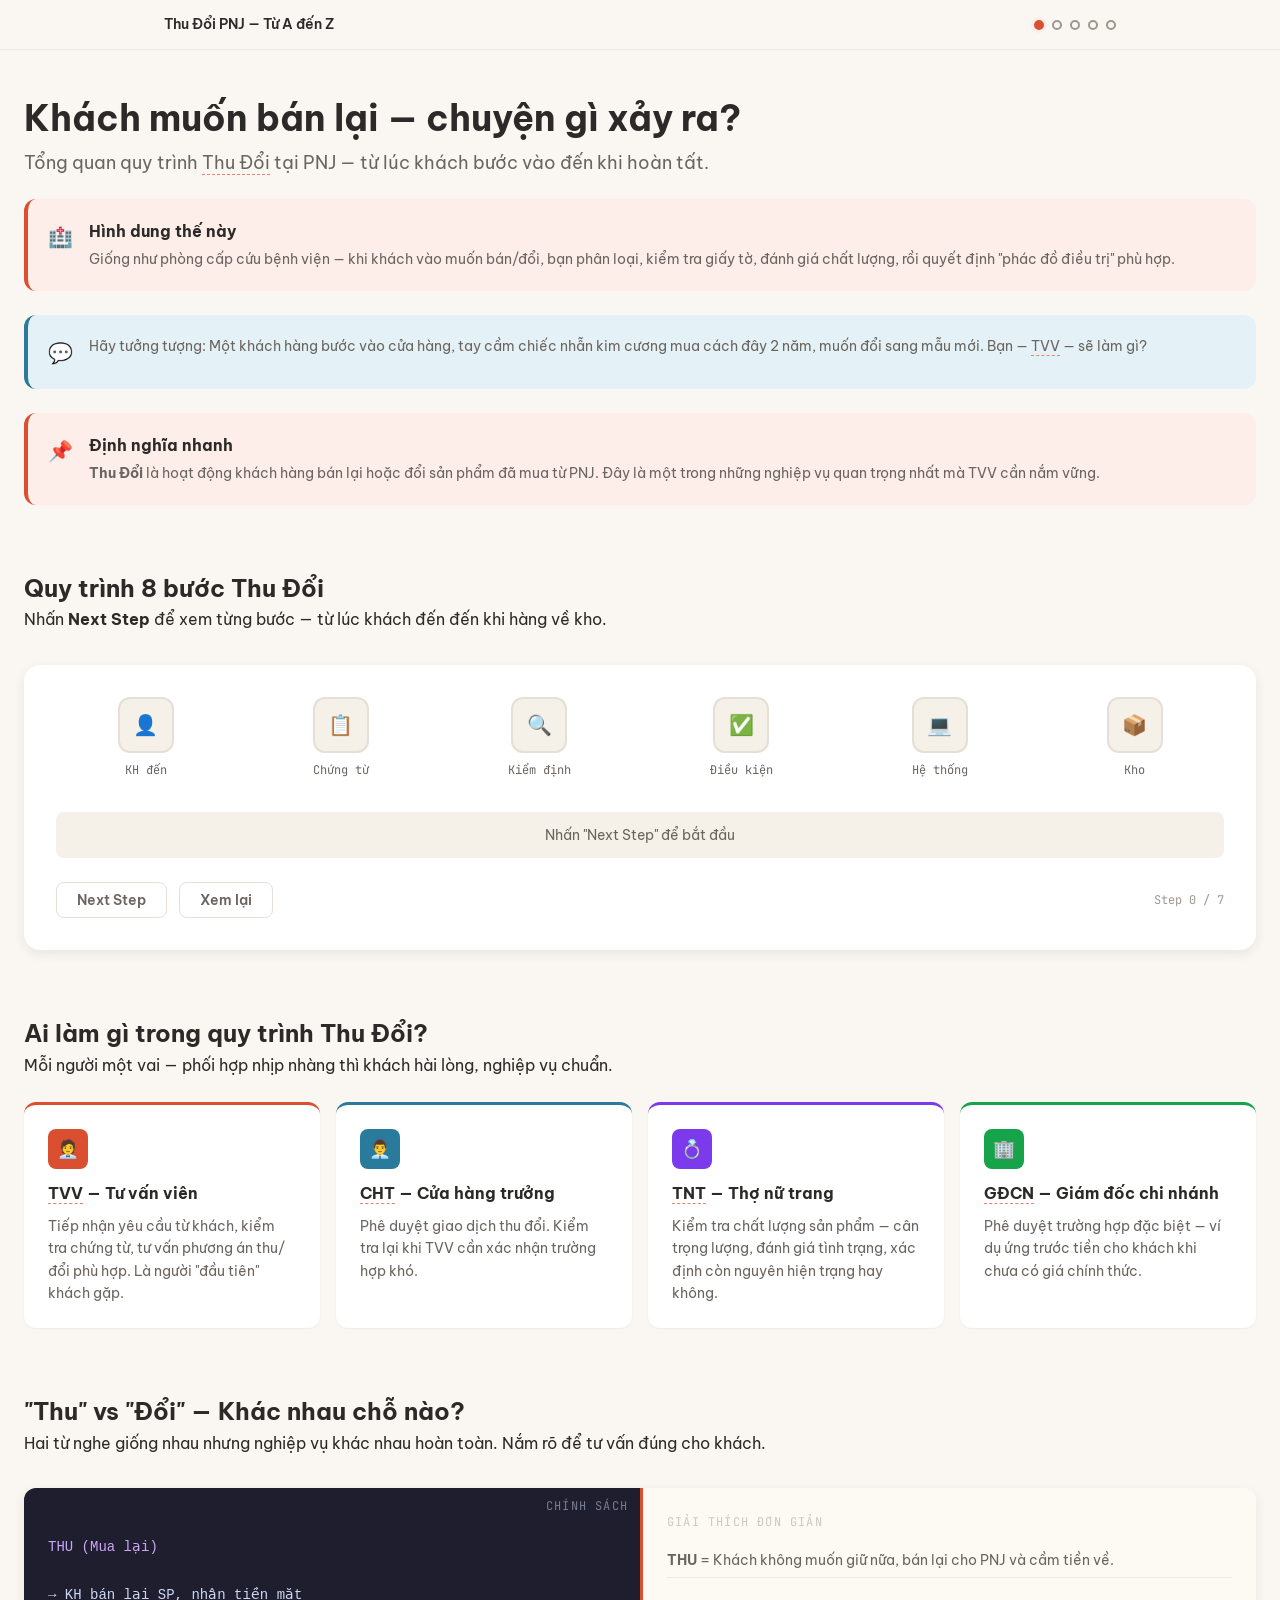
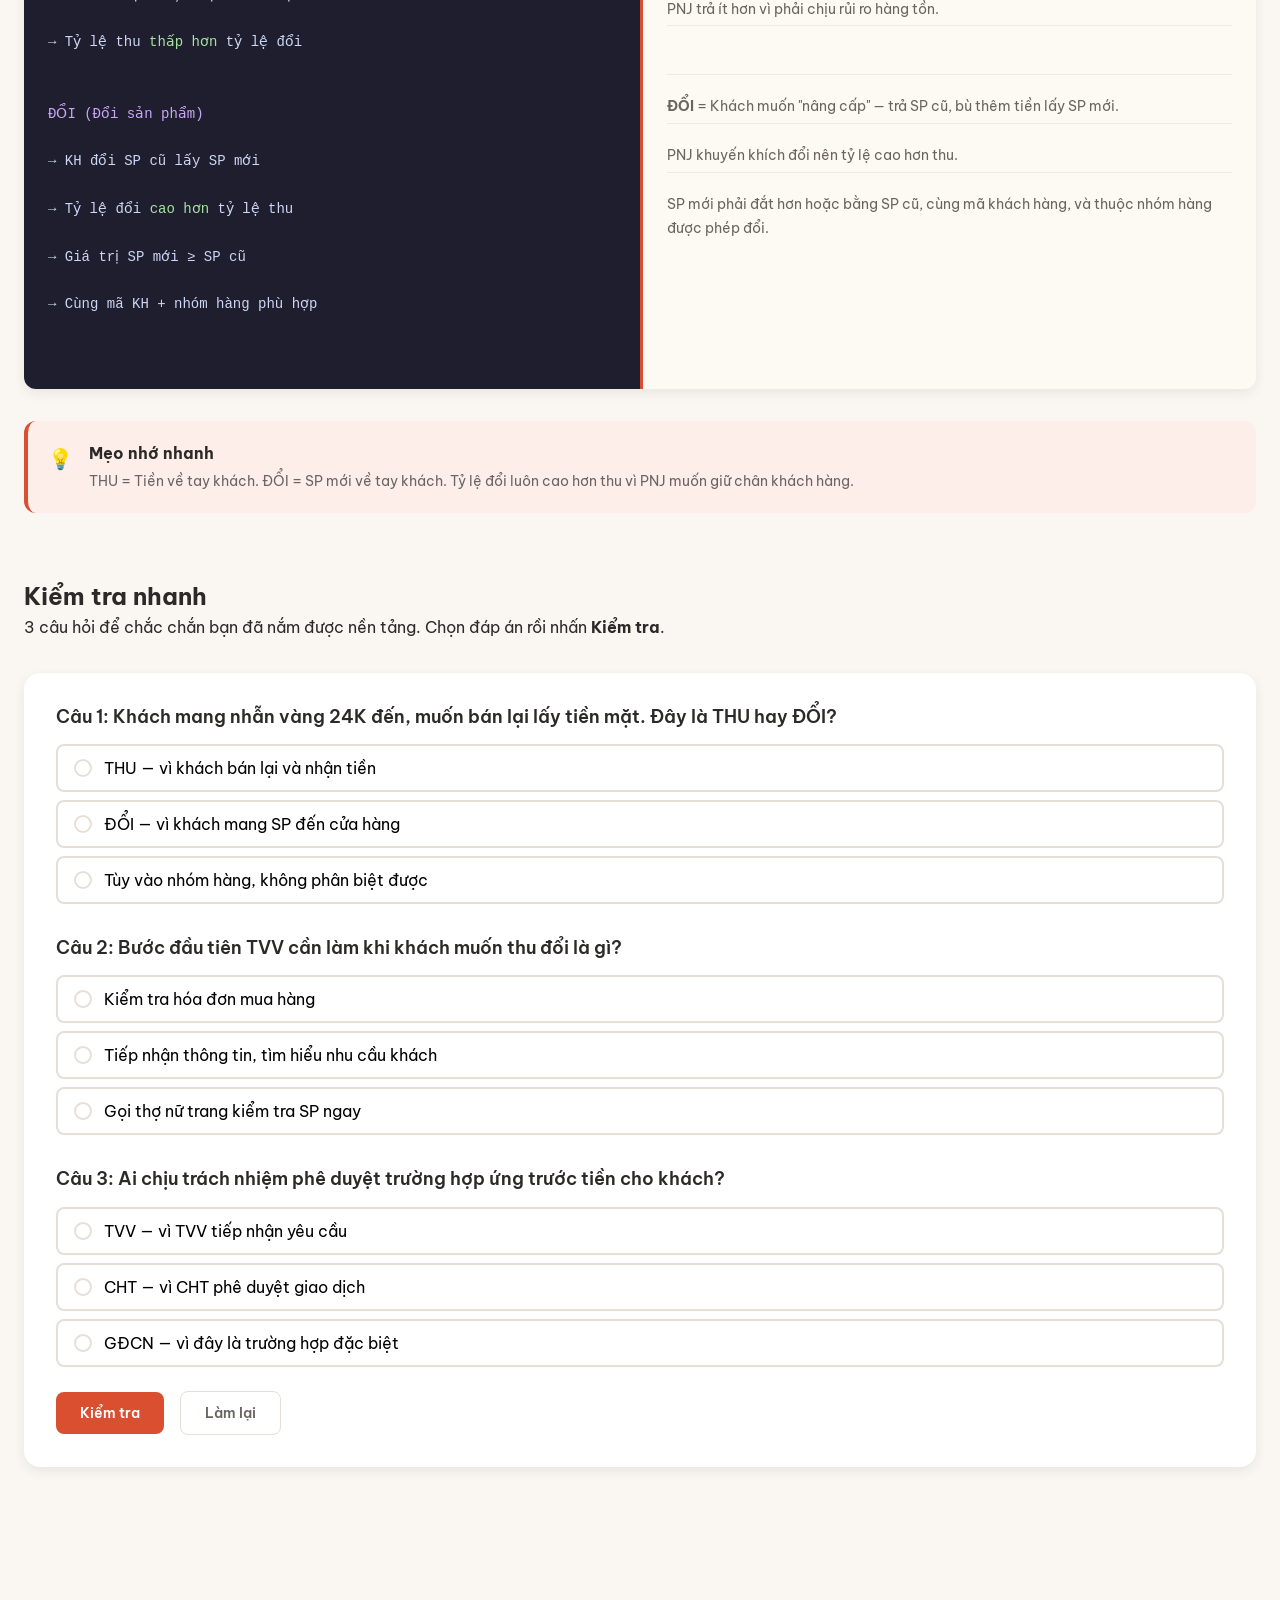
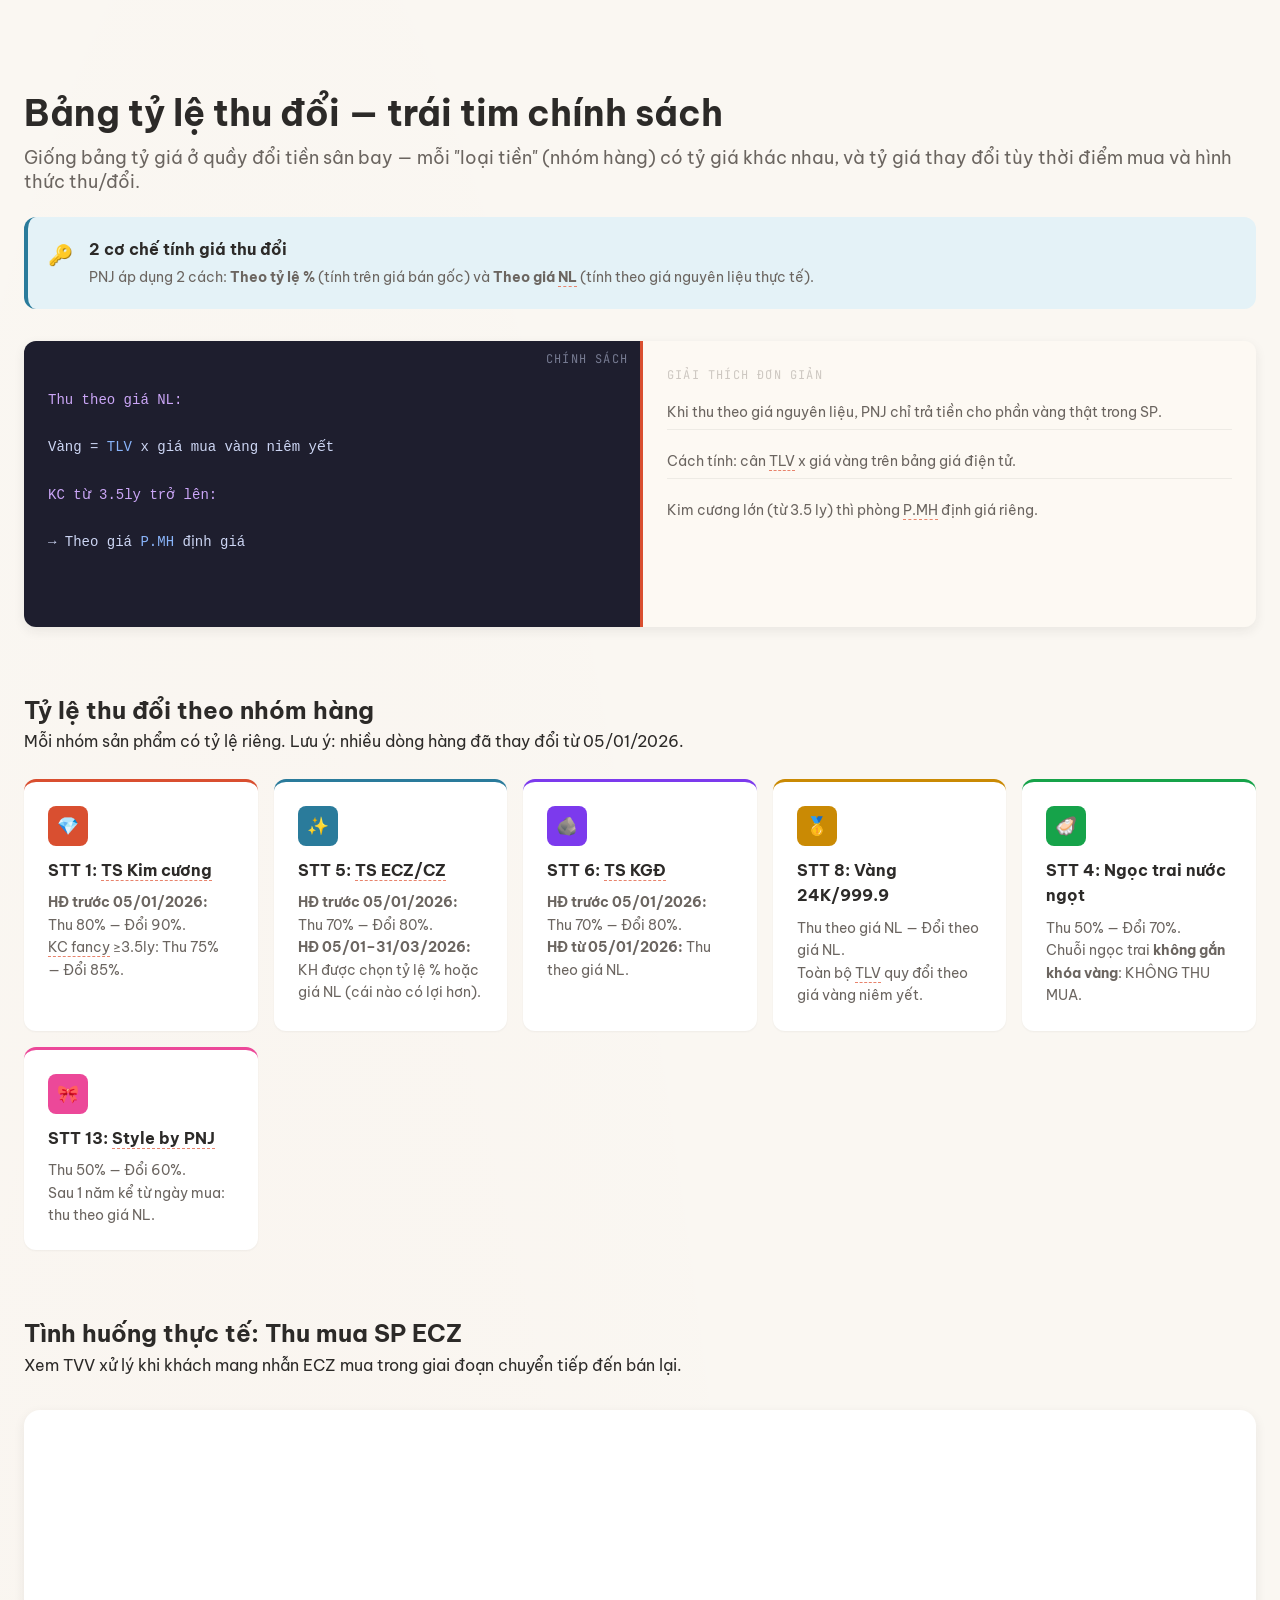
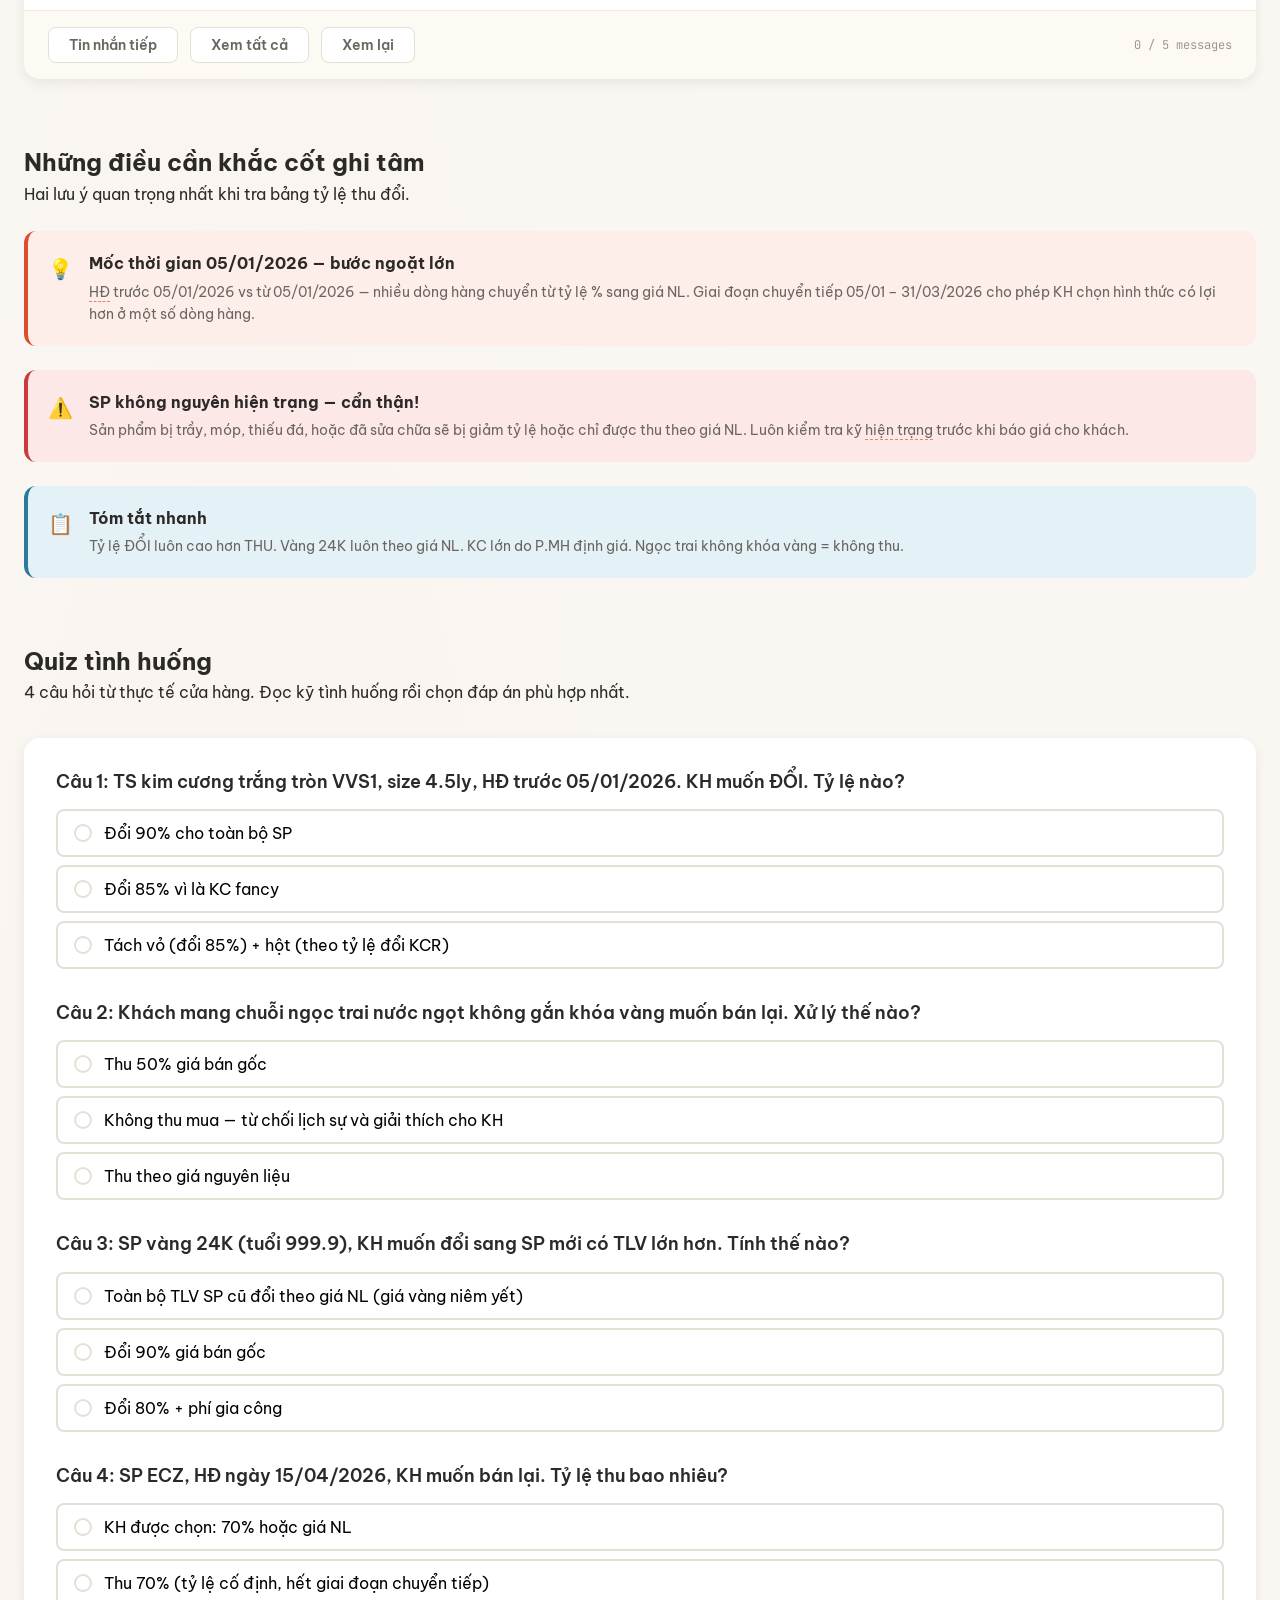
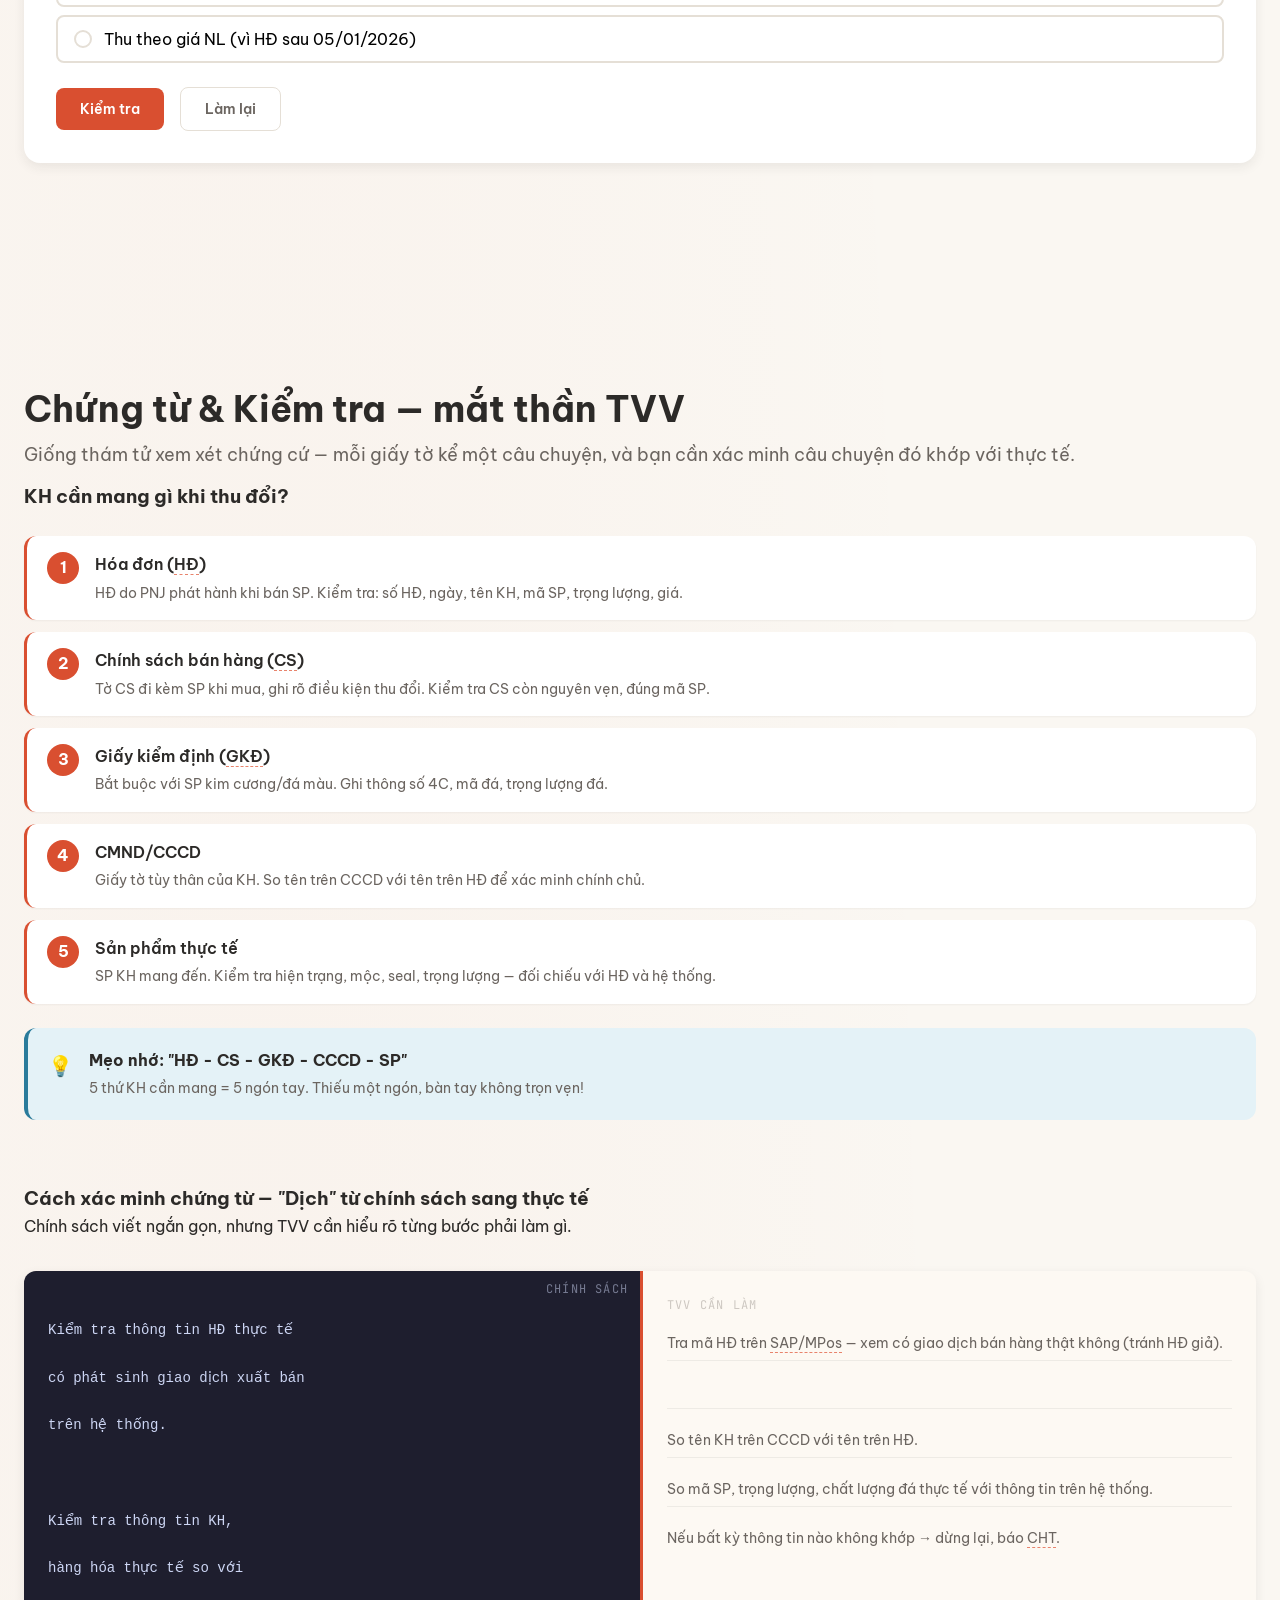
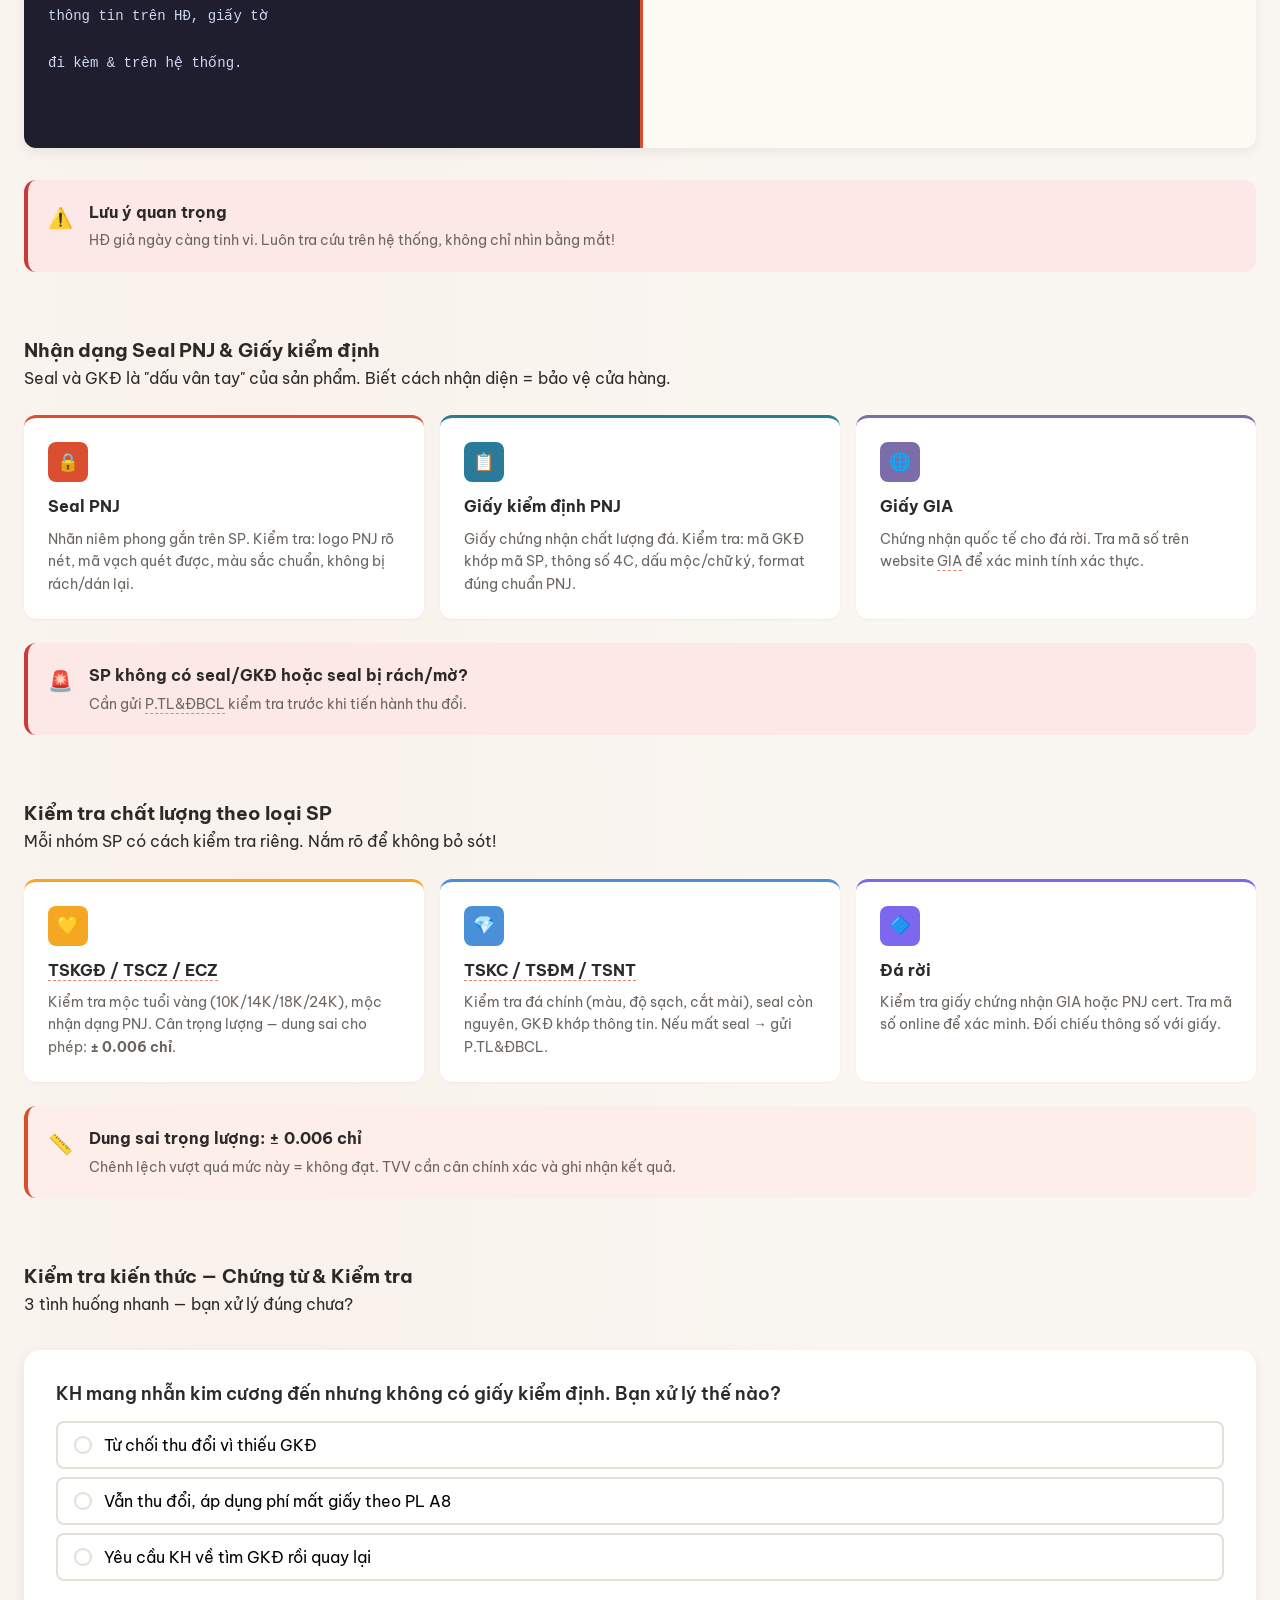
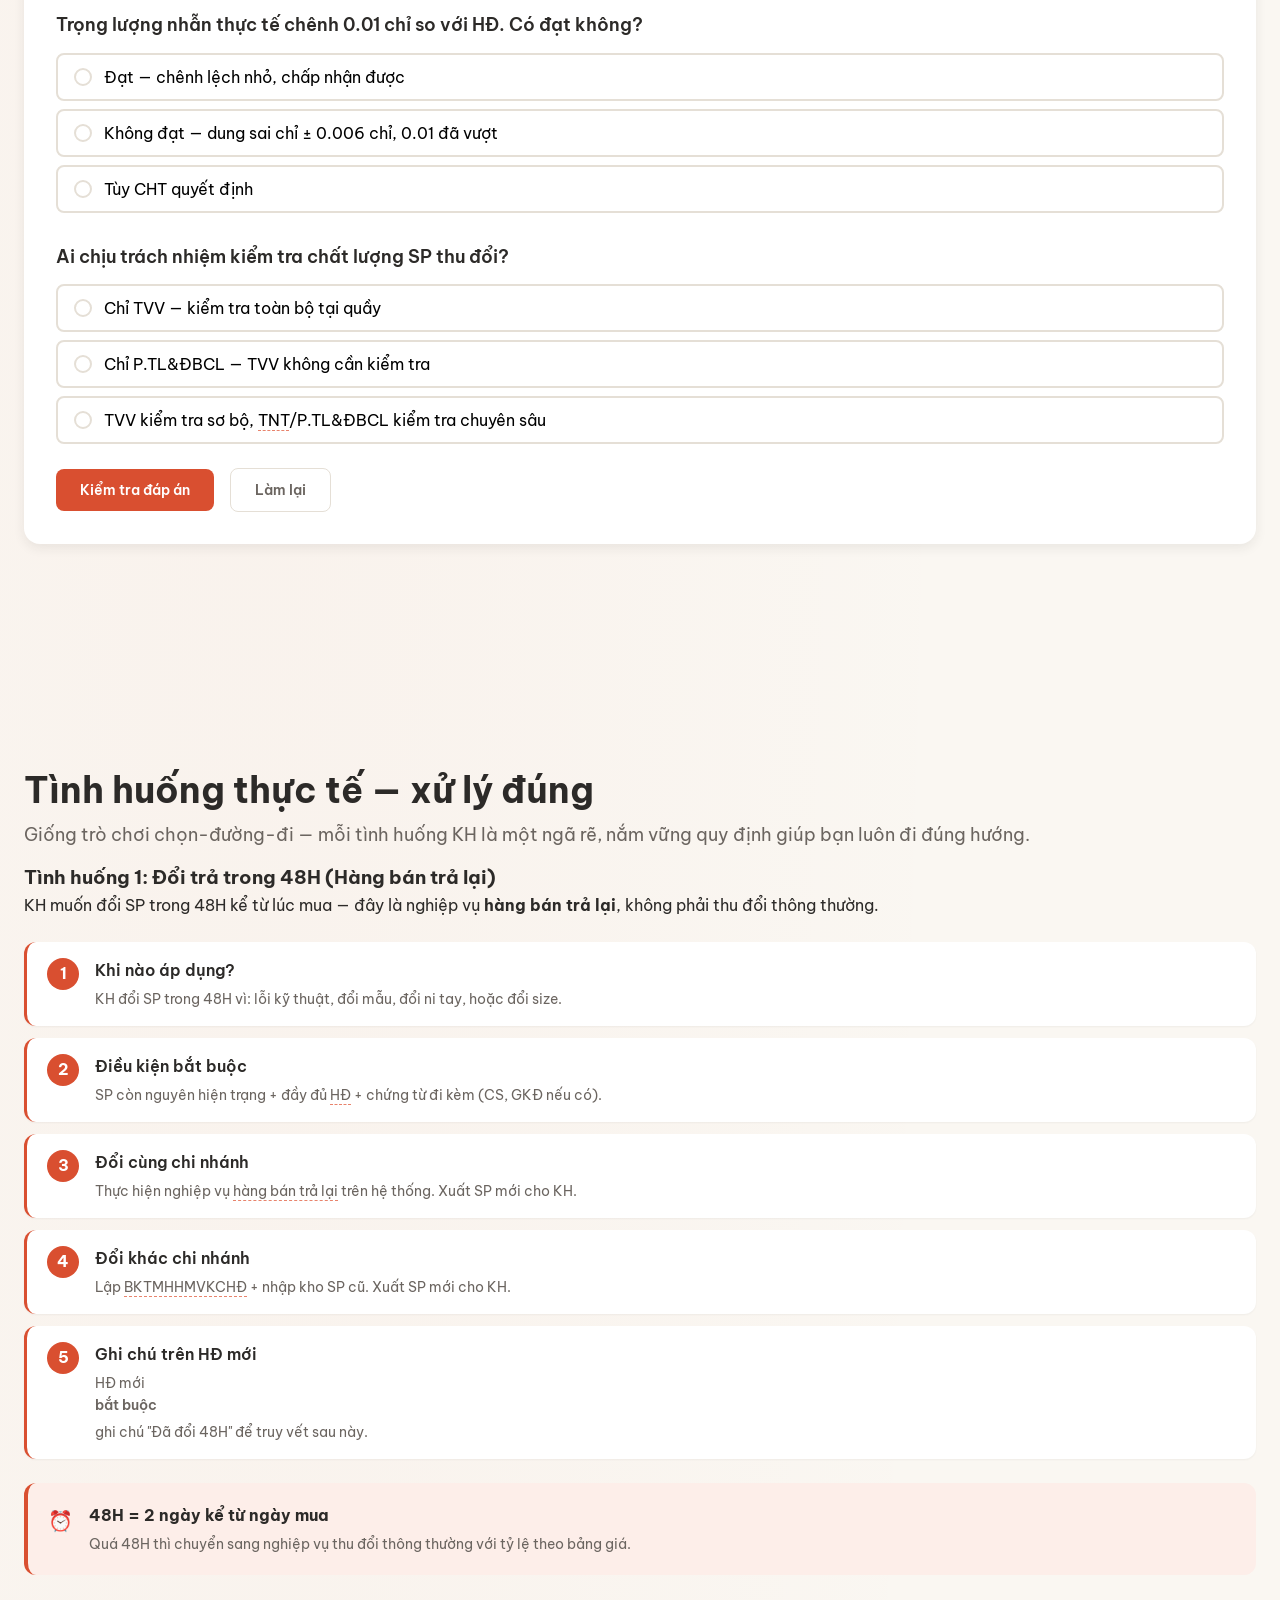
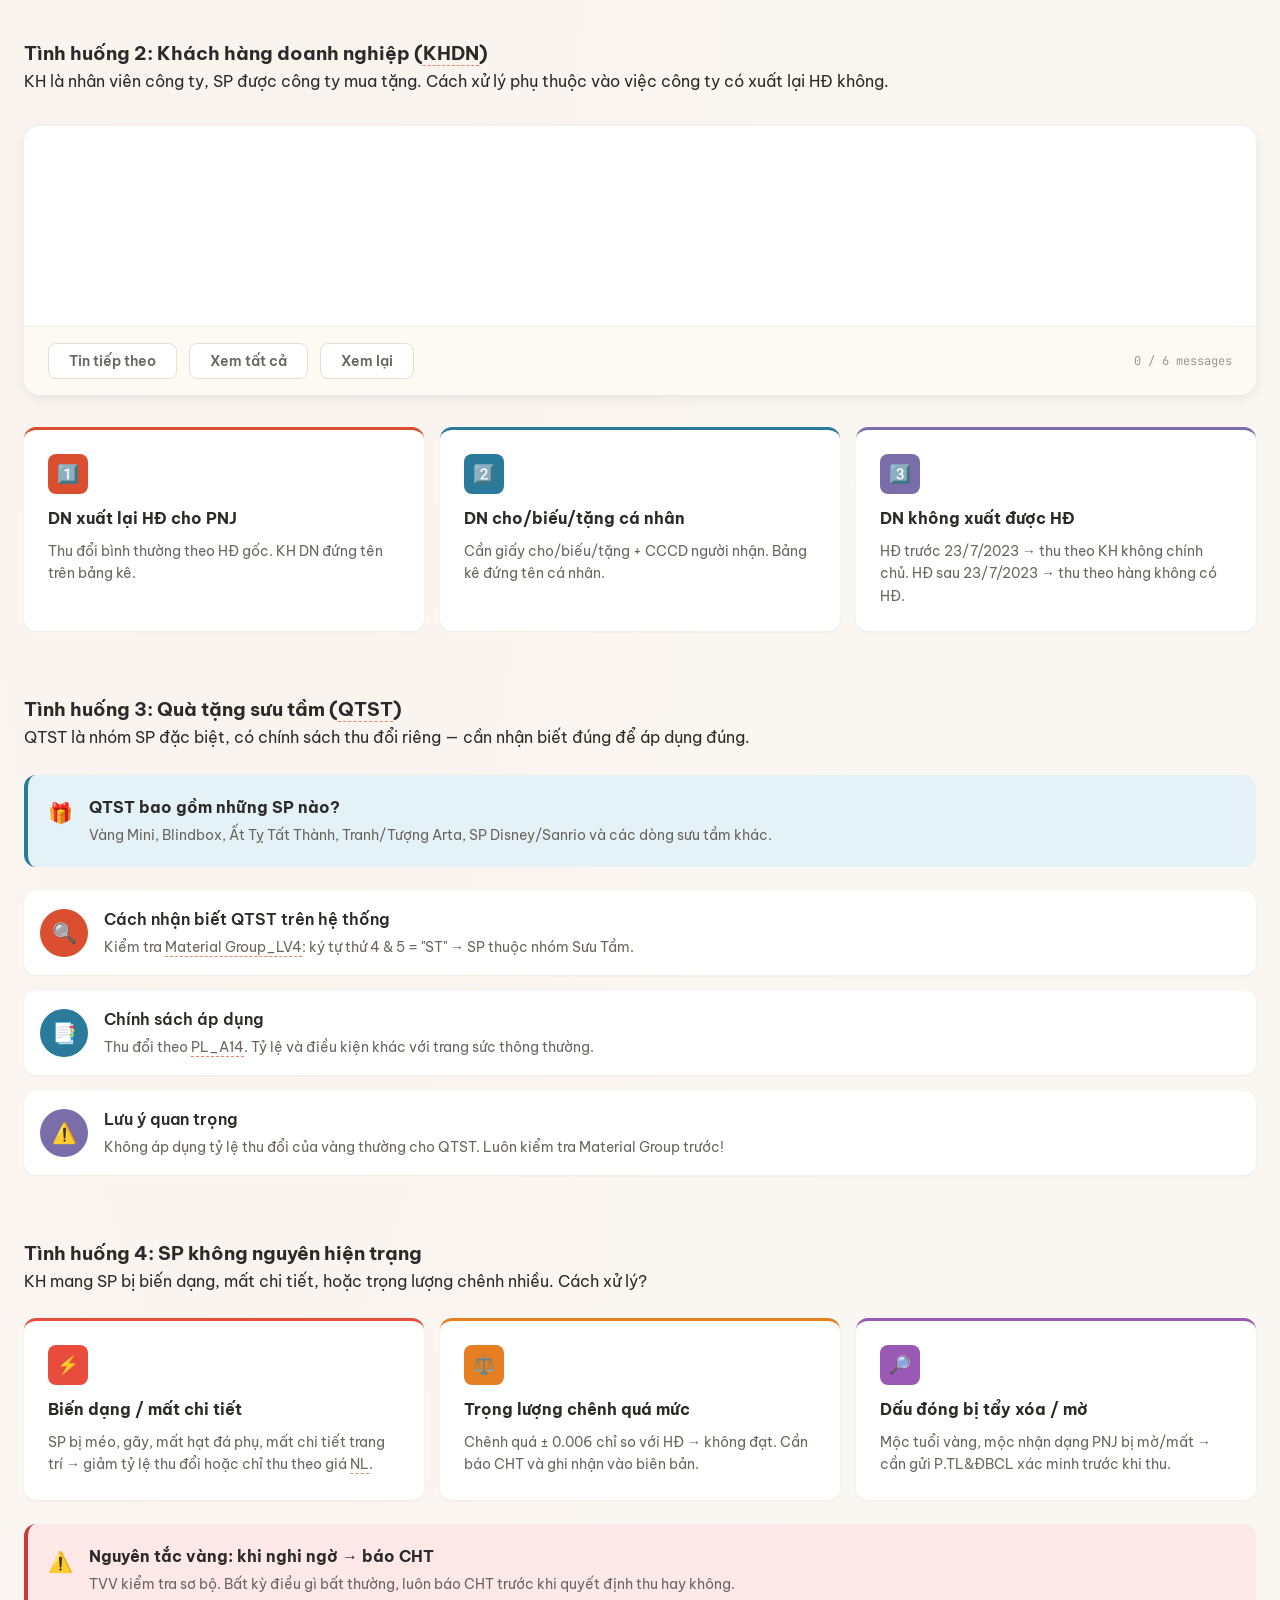
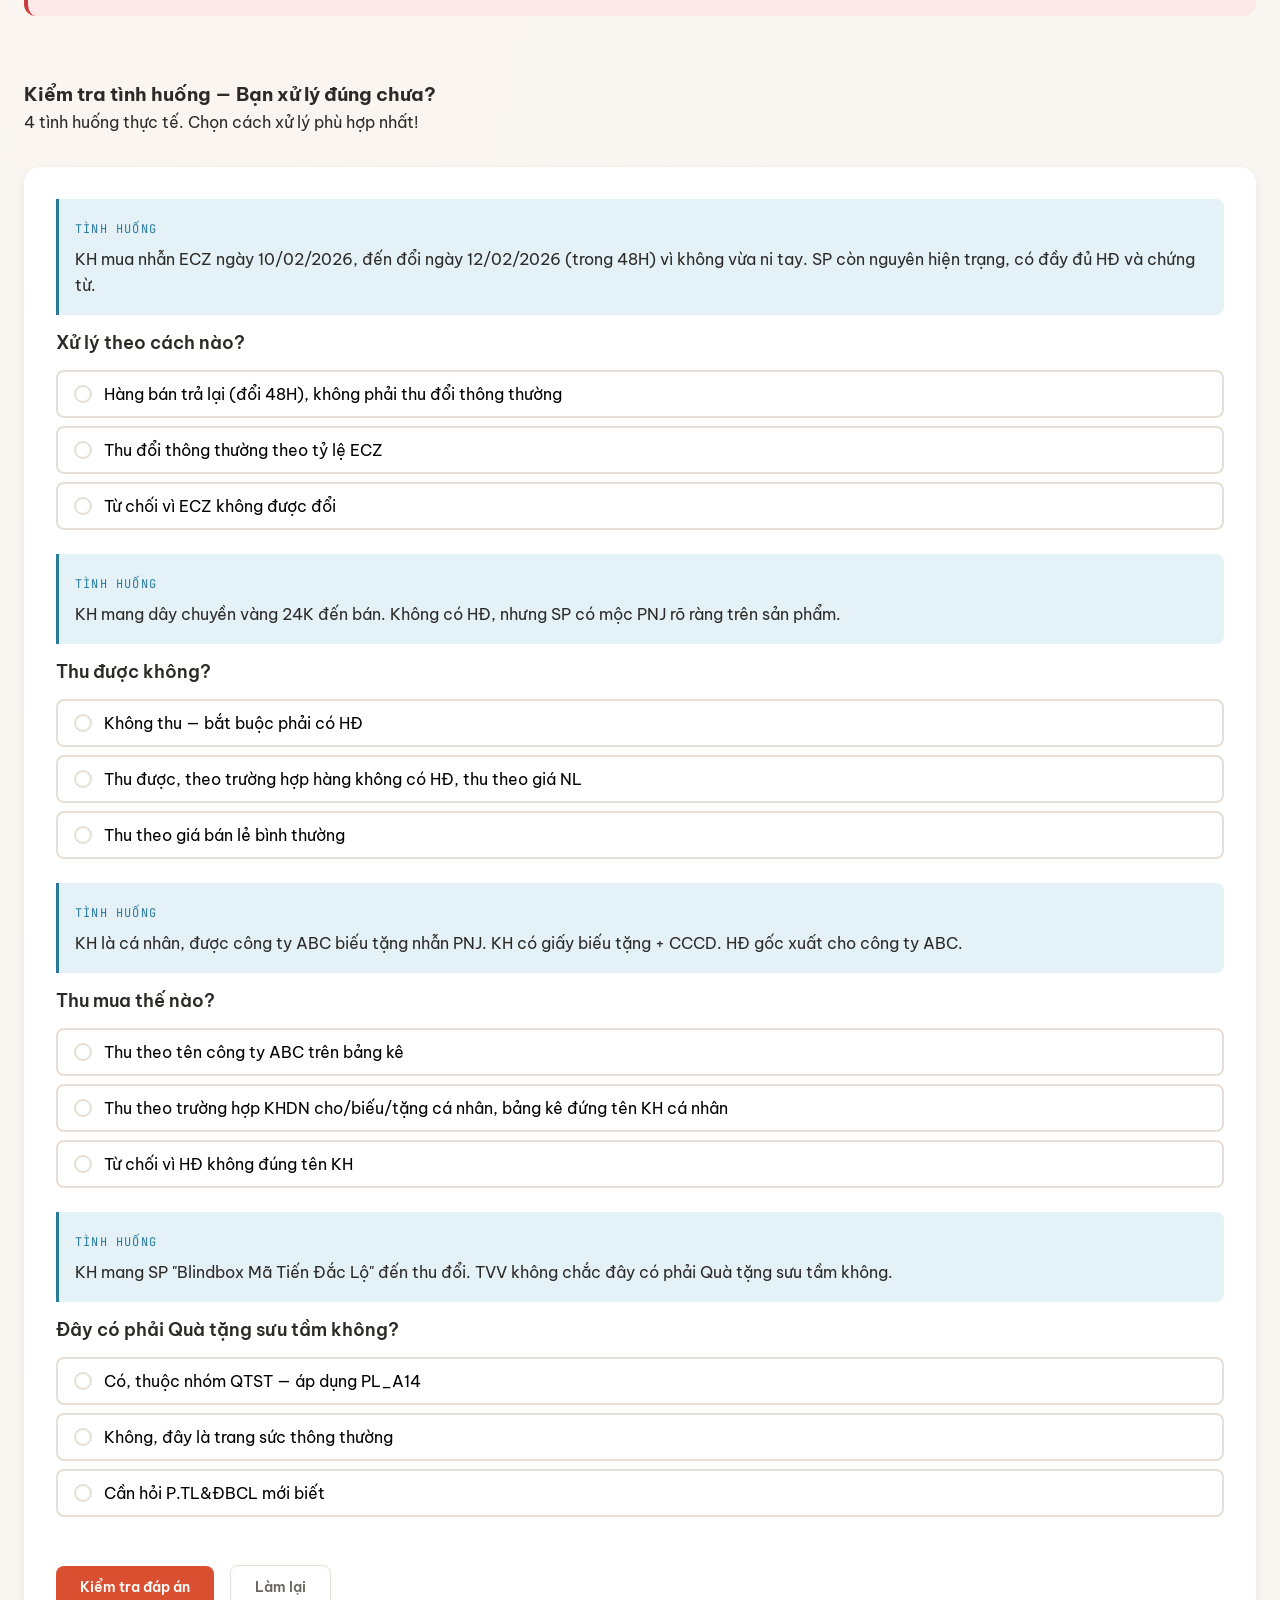
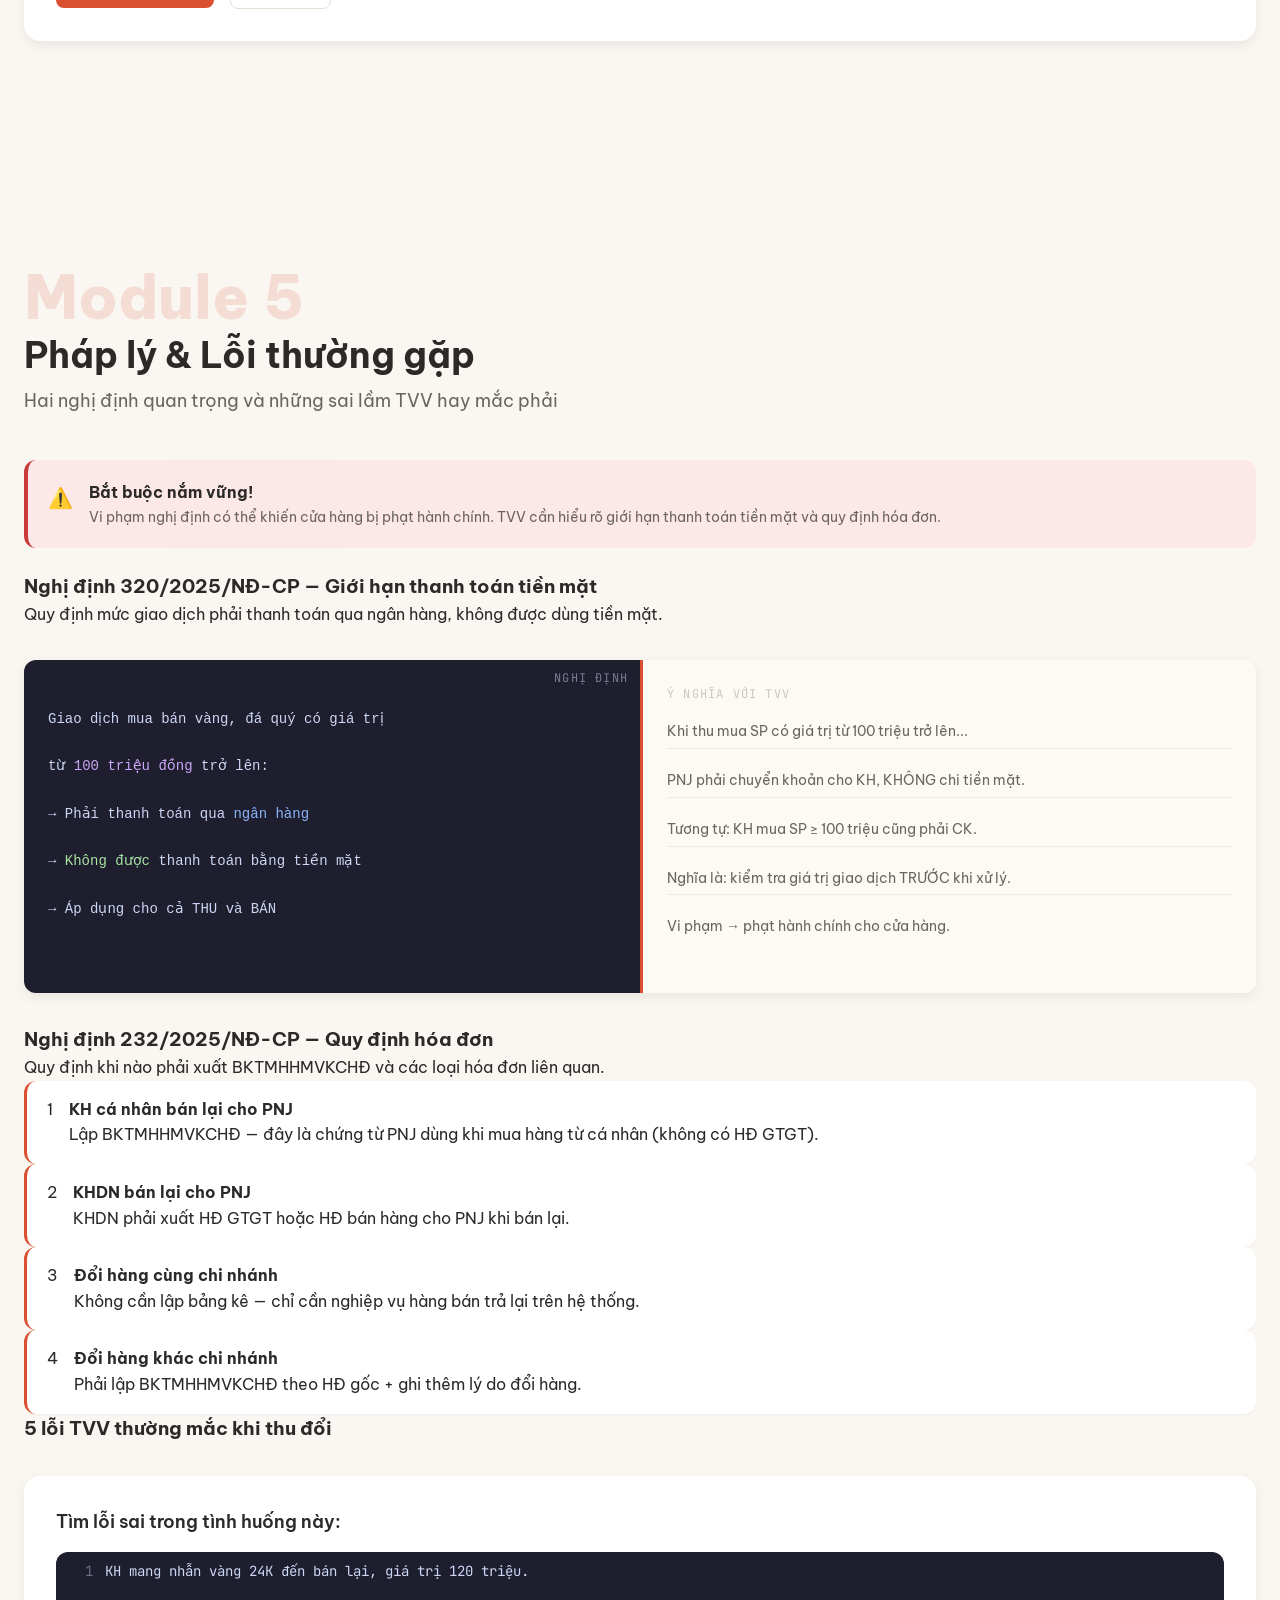
==== commit 4f843e4b: "Fix Vietnamese font: switch to Be Vietnam Pro Bricolage Grotesque + DM Sans don't render Vietnamese " ====
--- a/index.html
+++ b/index.html
@@ -5,10 +5,16 @@
   <meta name="viewport" content="width=device-width, initial-scale=1.0">
   <title>Thu Đổi PNJ — Từ A đến Z</title>
 
-  <!-- Google Fonts: Bricolage Grotesque · DM Sans · JetBrains Mono -->
+  <!-- Google Fonts: Be Vietnam Pro (Vietnamese-optimized) · JetBrains Mono -->
   <link rel="preconnect" href="https://fonts.googleapis.com">
   <link rel="preconnect" href="https://fonts.gstatic.com" crossorigin>
-  <link href="https://fonts.googleapis.com/css2?family=Bricolage+Grotesque:opsz,wght@12..96,400;12..96,600;12..96,700;12..96,800&family=DM+Sans:ital,opsz,wght@0,9..40,300;0,9..40,400;0,9..40,500;0,9..40,600;0,9..40,700;1,9..40,400;1,9..40,500&family=JetBrains+Mono:wght@400;500;600&display=swap" rel="stylesheet">
+  <link href="https://fonts.googleapis.com/css2?family=Be+Vietnam+Pro:ital,wght@0,300;0,400;0,500;0,600;0,700;0,800;1,300;1,400;1,500;1,600&family=JetBrains+Mono:wght@400;500;600&display=swap" rel="stylesheet">
+  <style>
+    :root {
+      --font-display: 'Be Vietnam Pro', sans-serif;
+      --font-body: 'Be Vietnam Pro', sans-serif;
+    }
+  </style>
 
   <link rel="stylesheet" href="styles.css">
 
--- a/styles.css
+++ b/styles.css
@@ -45,8 +45,8 @@
   --color-actor-5:        #2D8B55;
 
   /* FONTS */
-  --font-display: 'Bricolage Grotesque', Georgia, serif;
-  --font-body:    'DM Sans', -apple-system, sans-serif;
+  --font-display: 'Be Vietnam Pro', -apple-system, sans-serif;
+  --font-body:    'Be Vietnam Pro', -apple-system, sans-serif;
   --font-mono:    'JetBrains Mono', 'Fira Code', 'Consolas', monospace;
 
   /* TYPE SCALE */
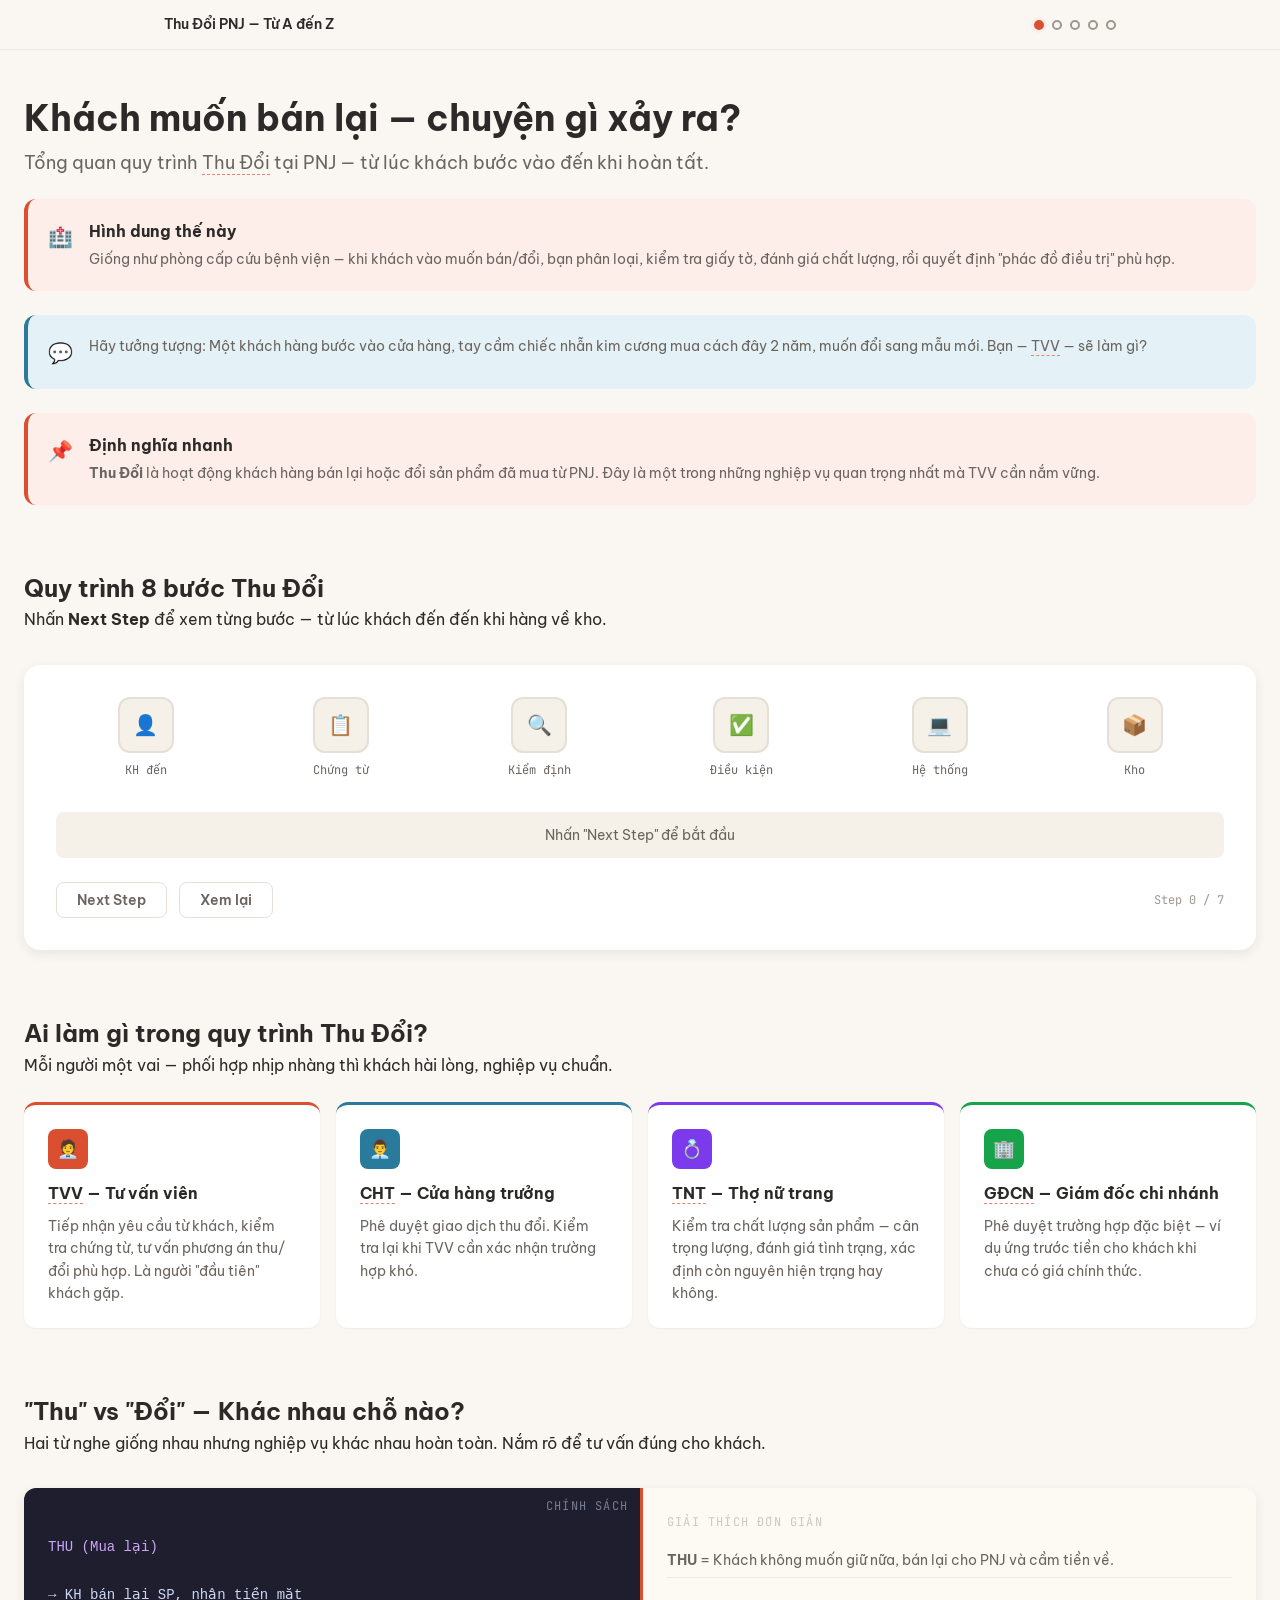
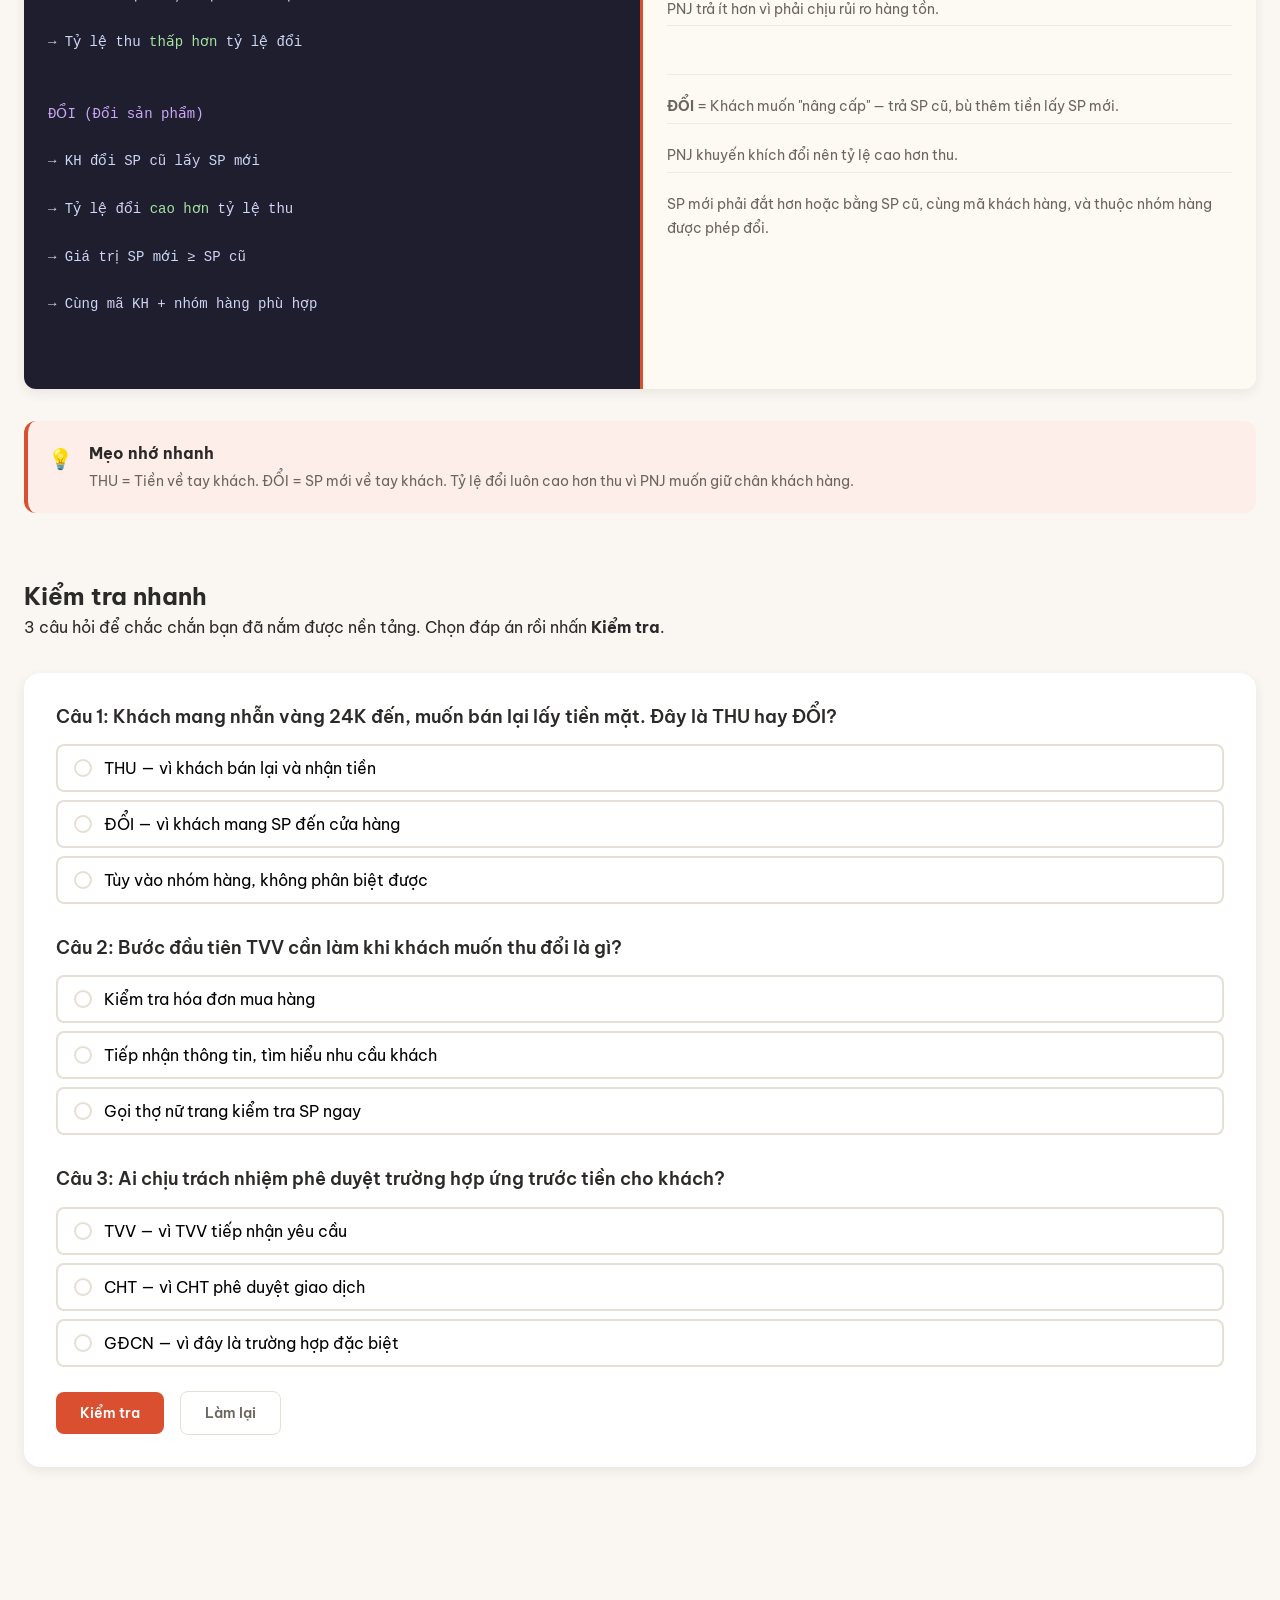
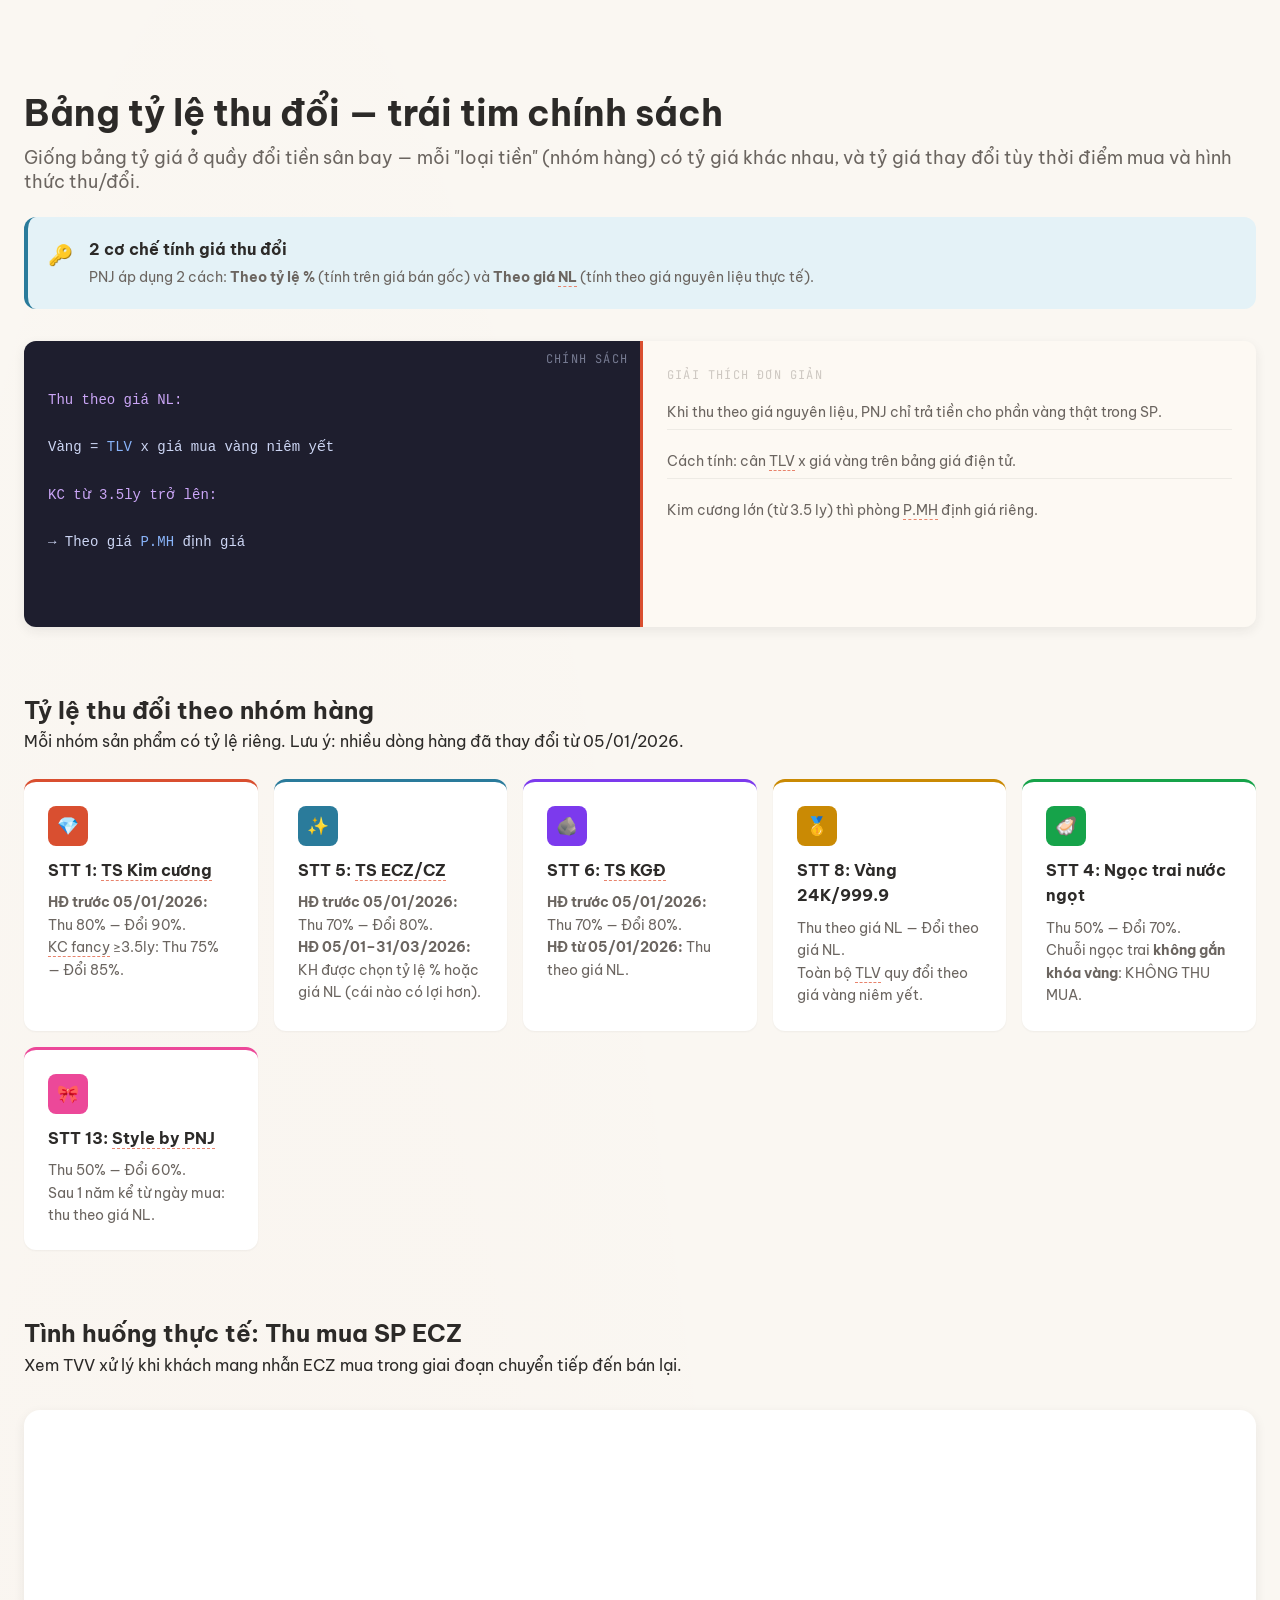
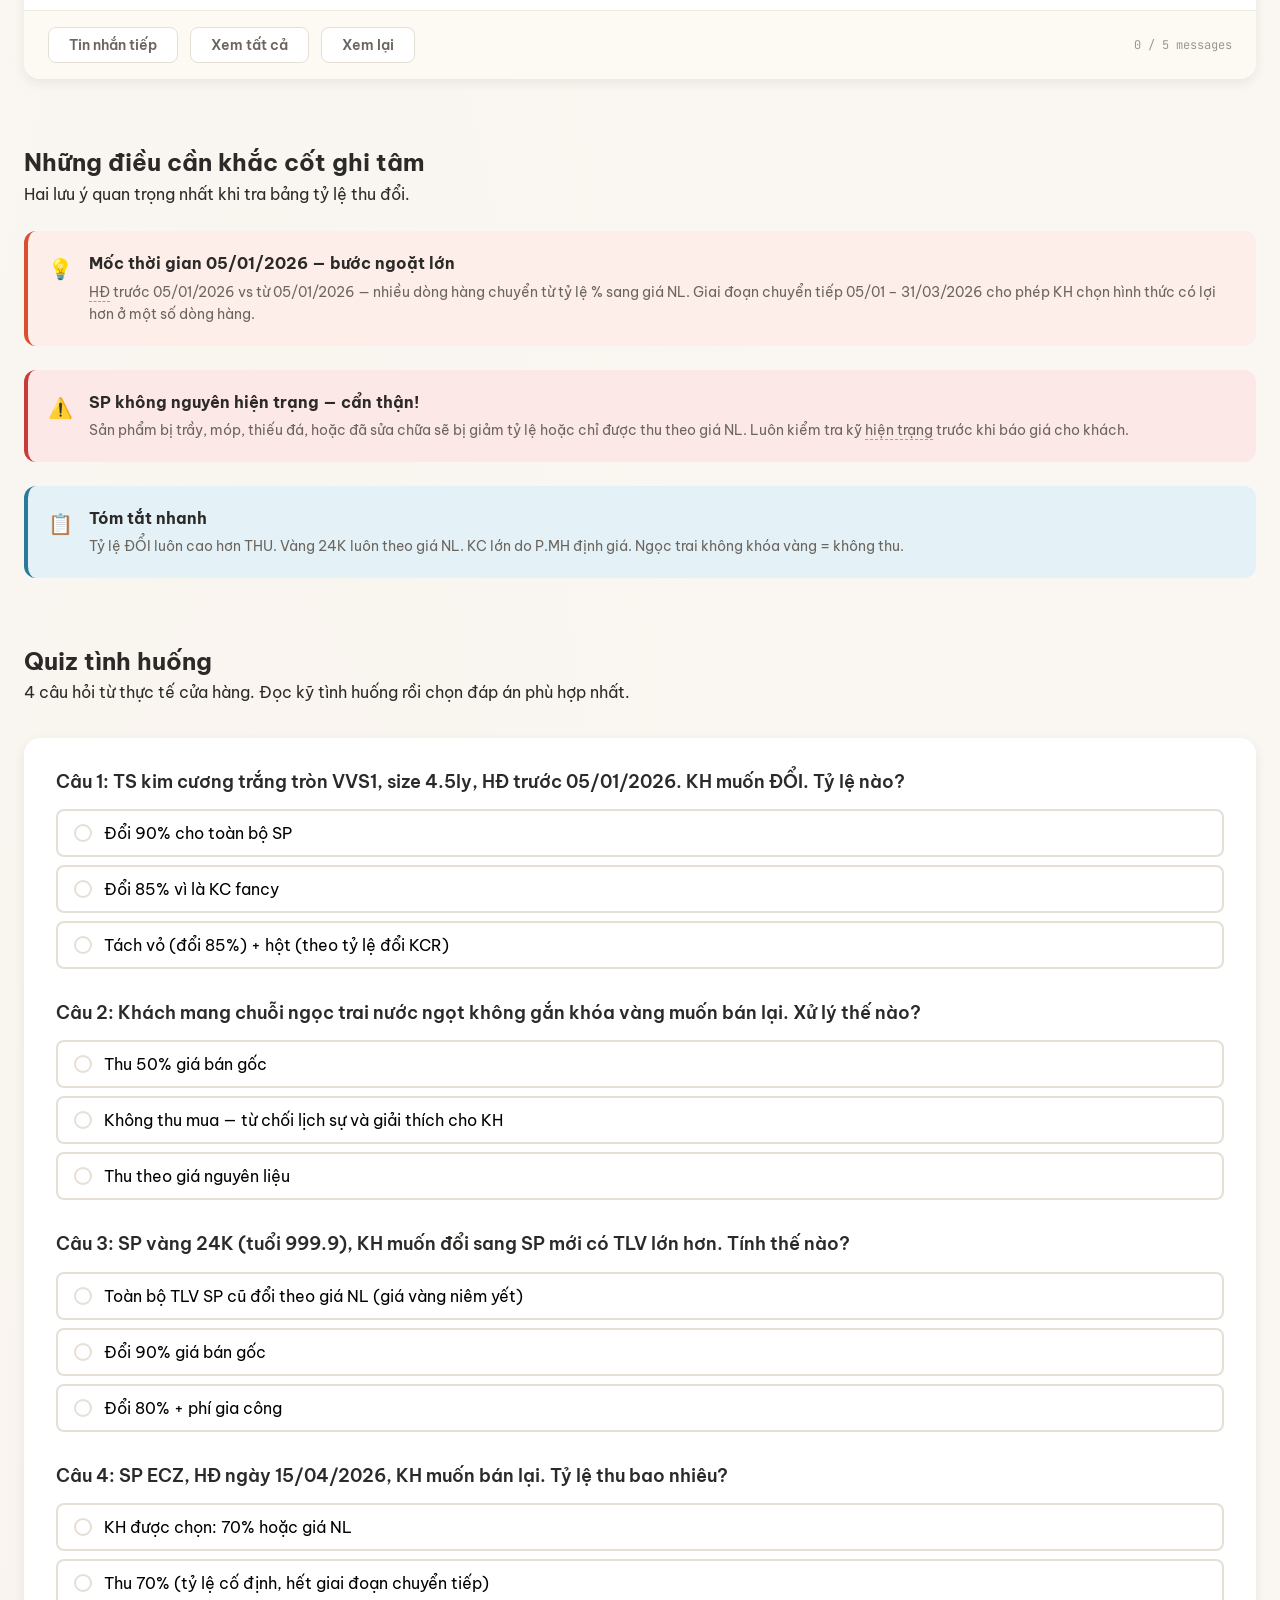
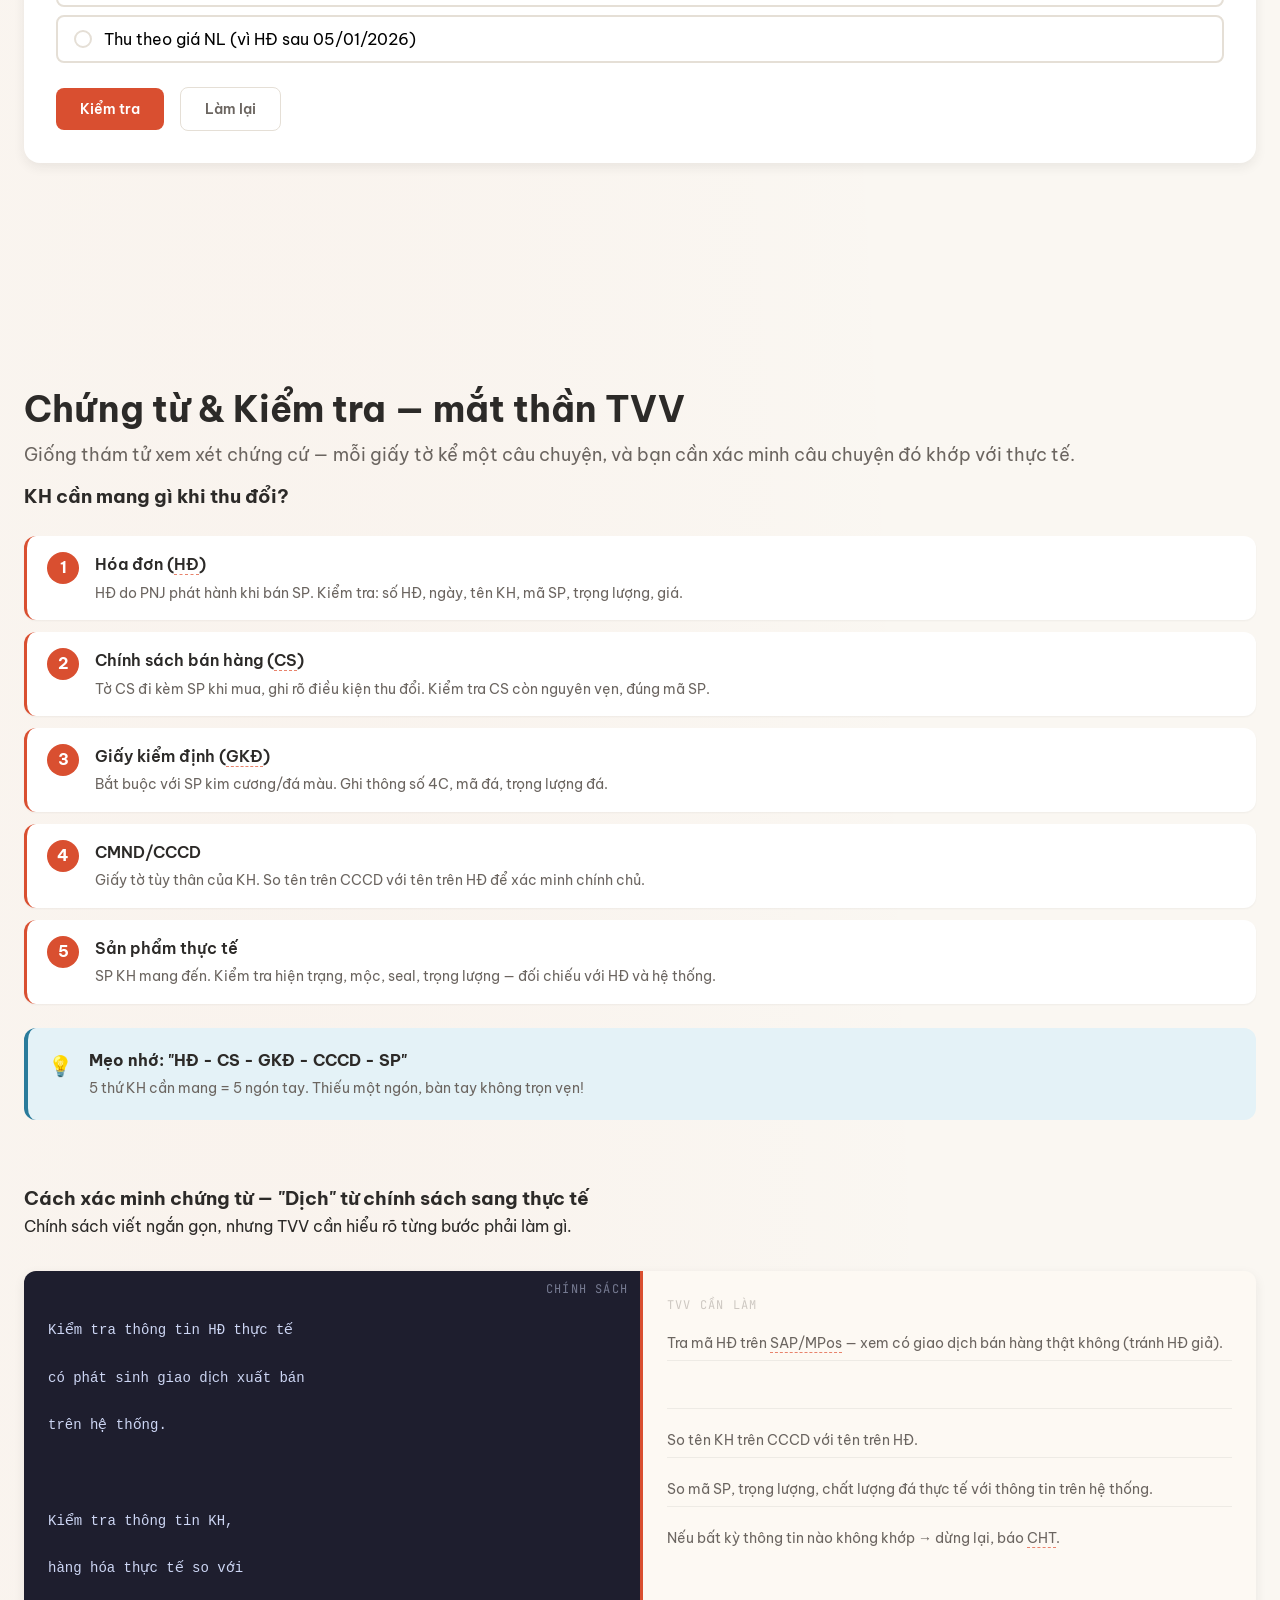
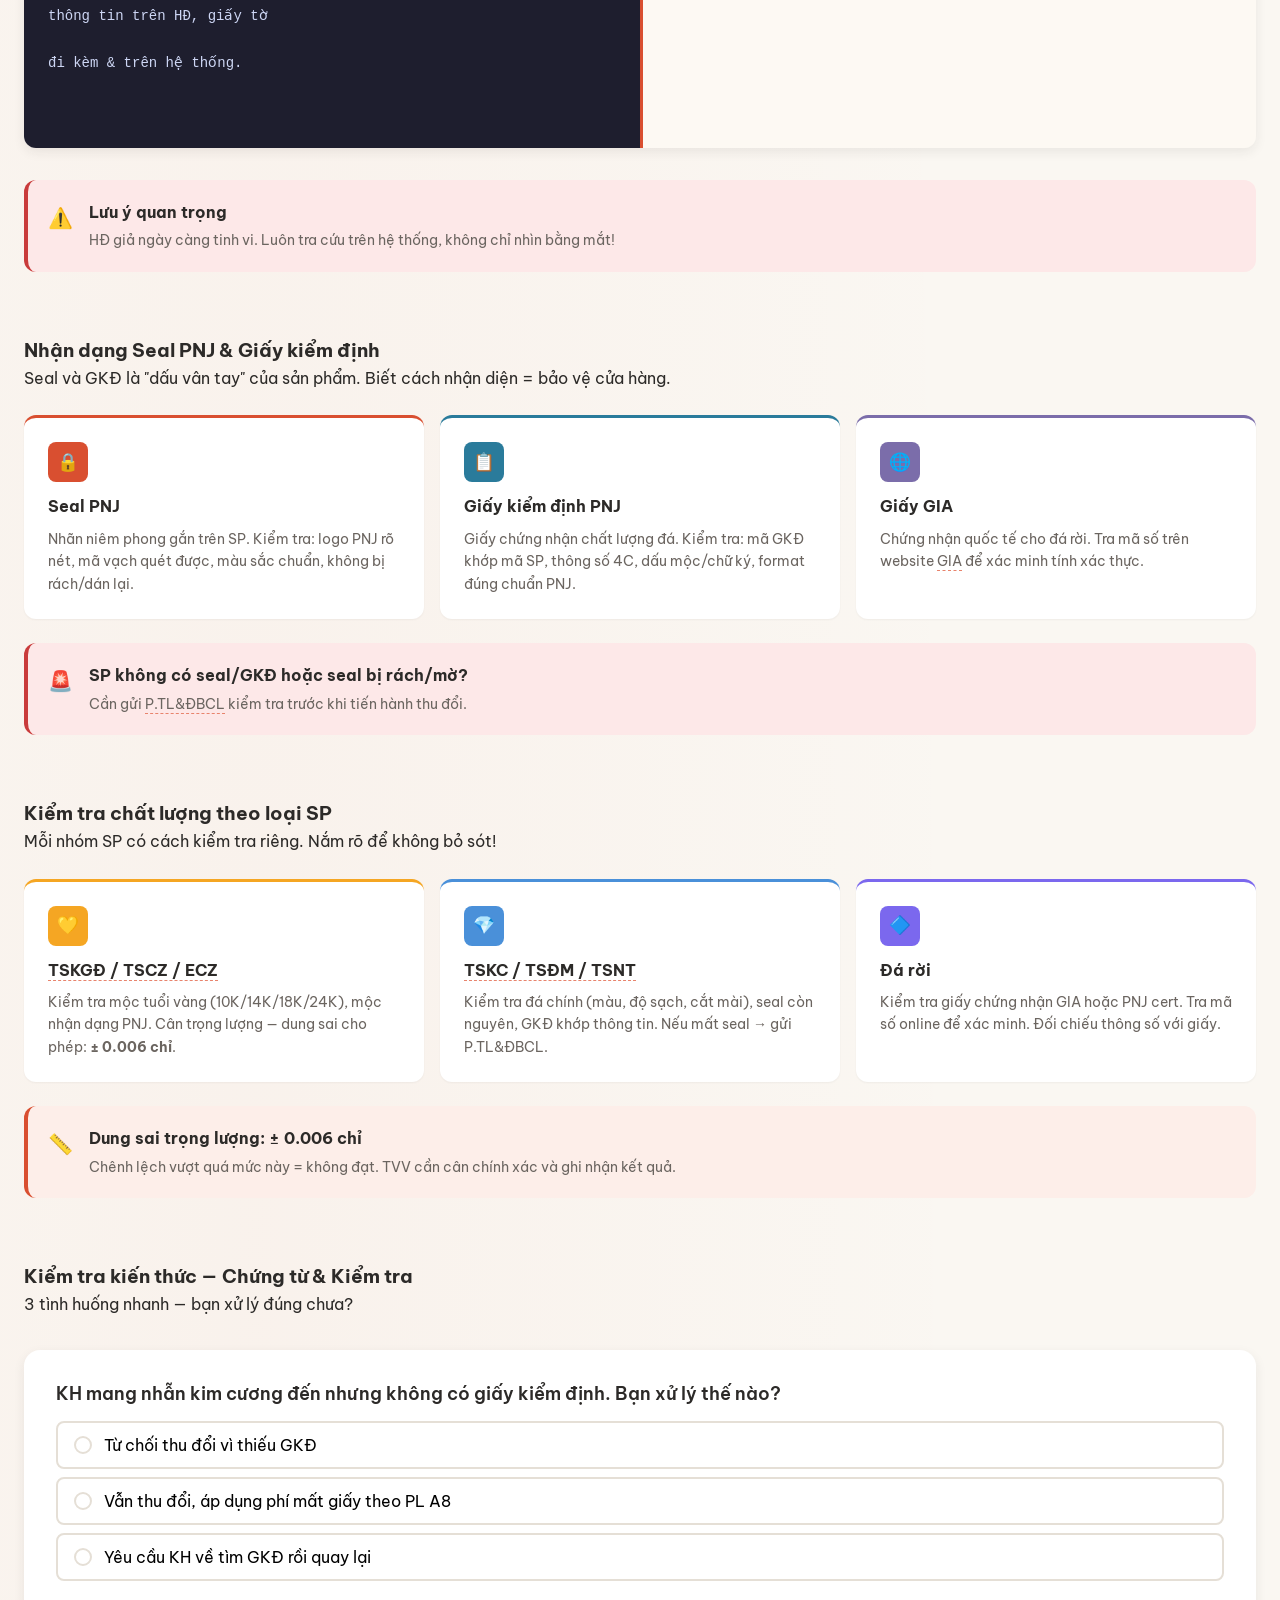
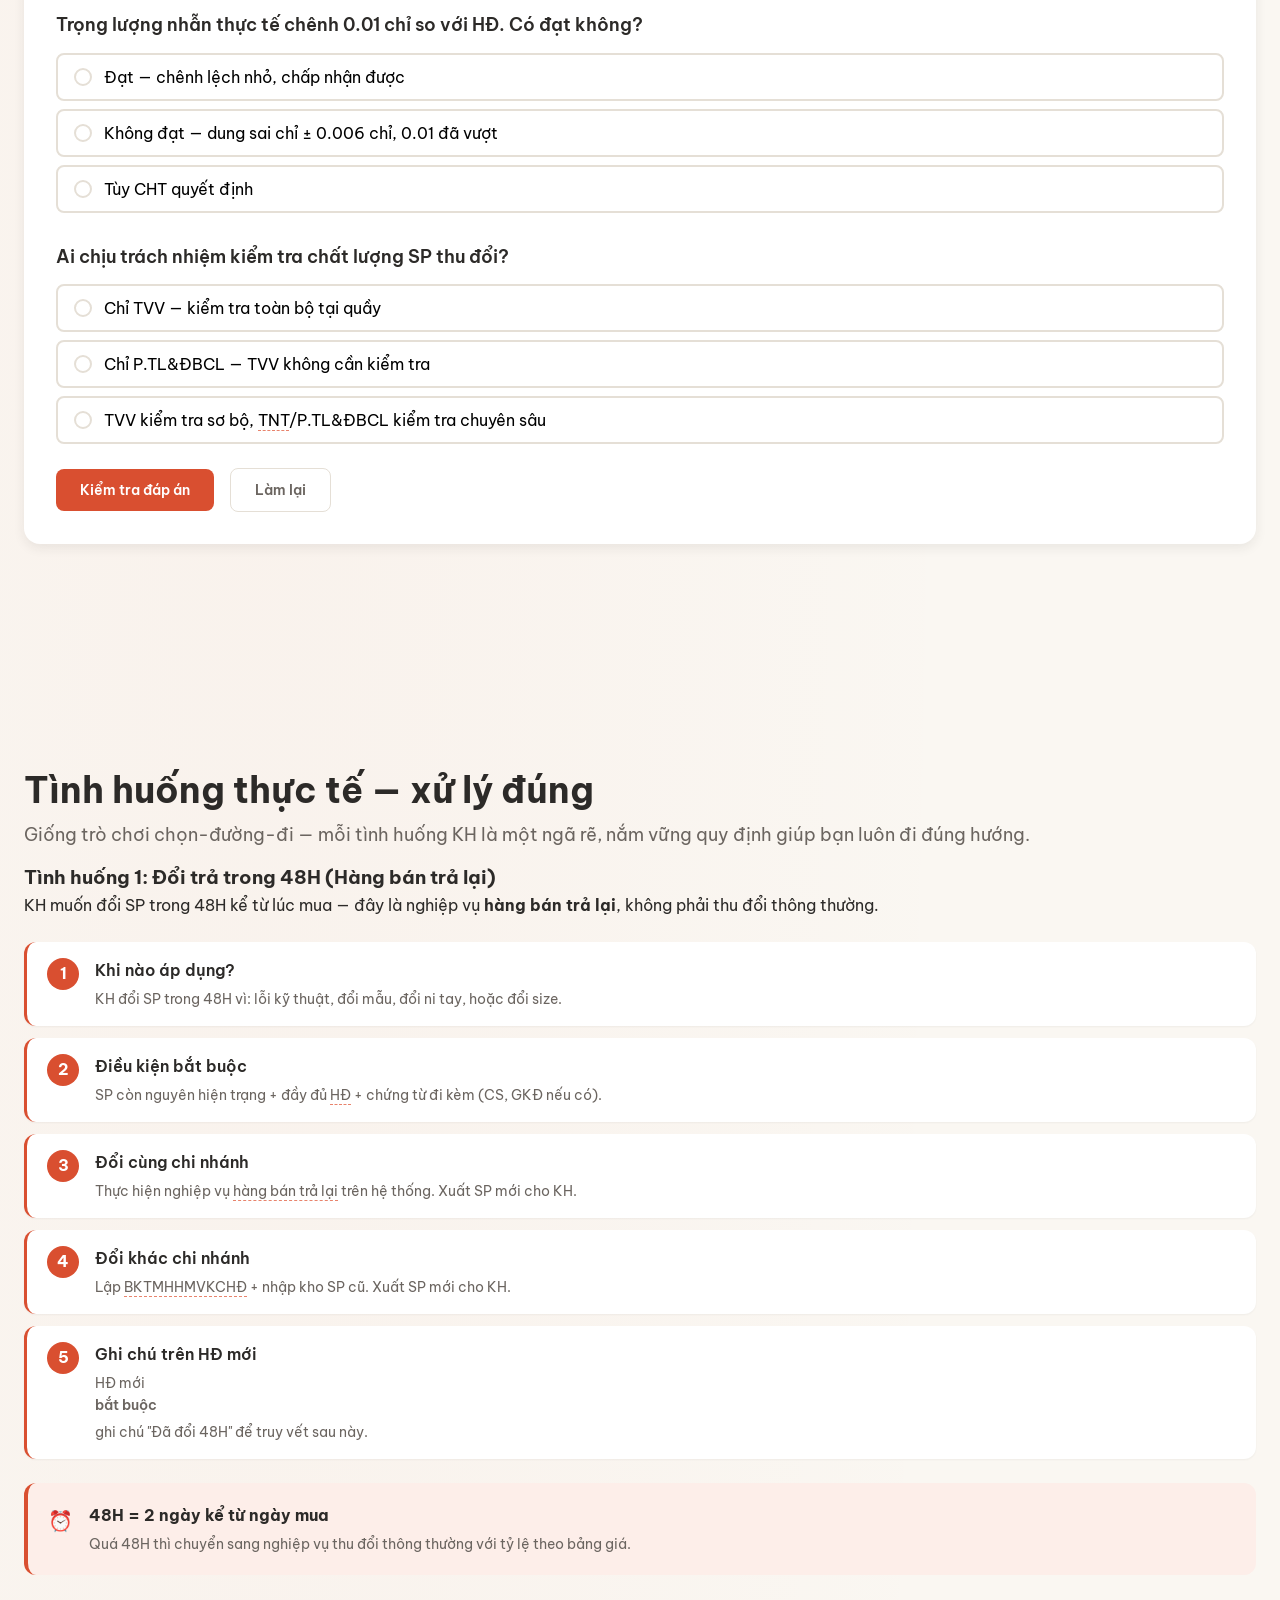
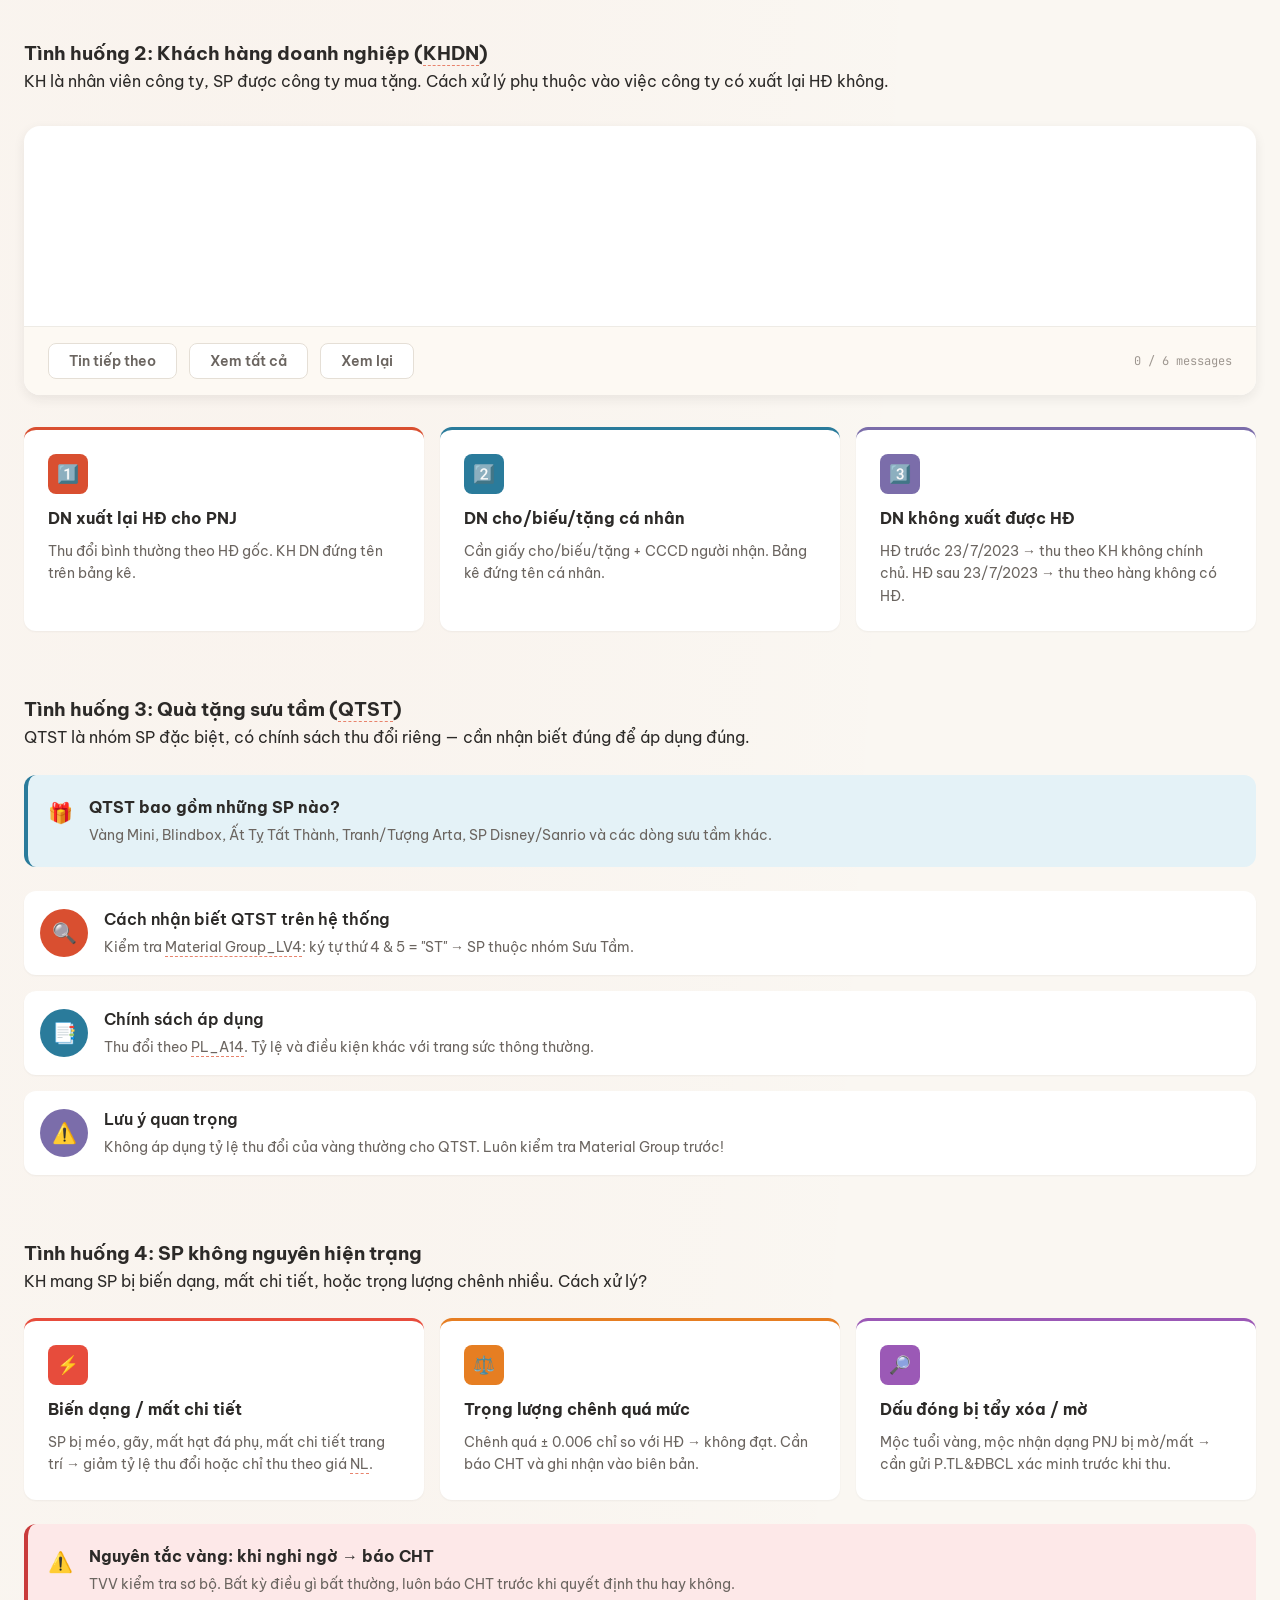
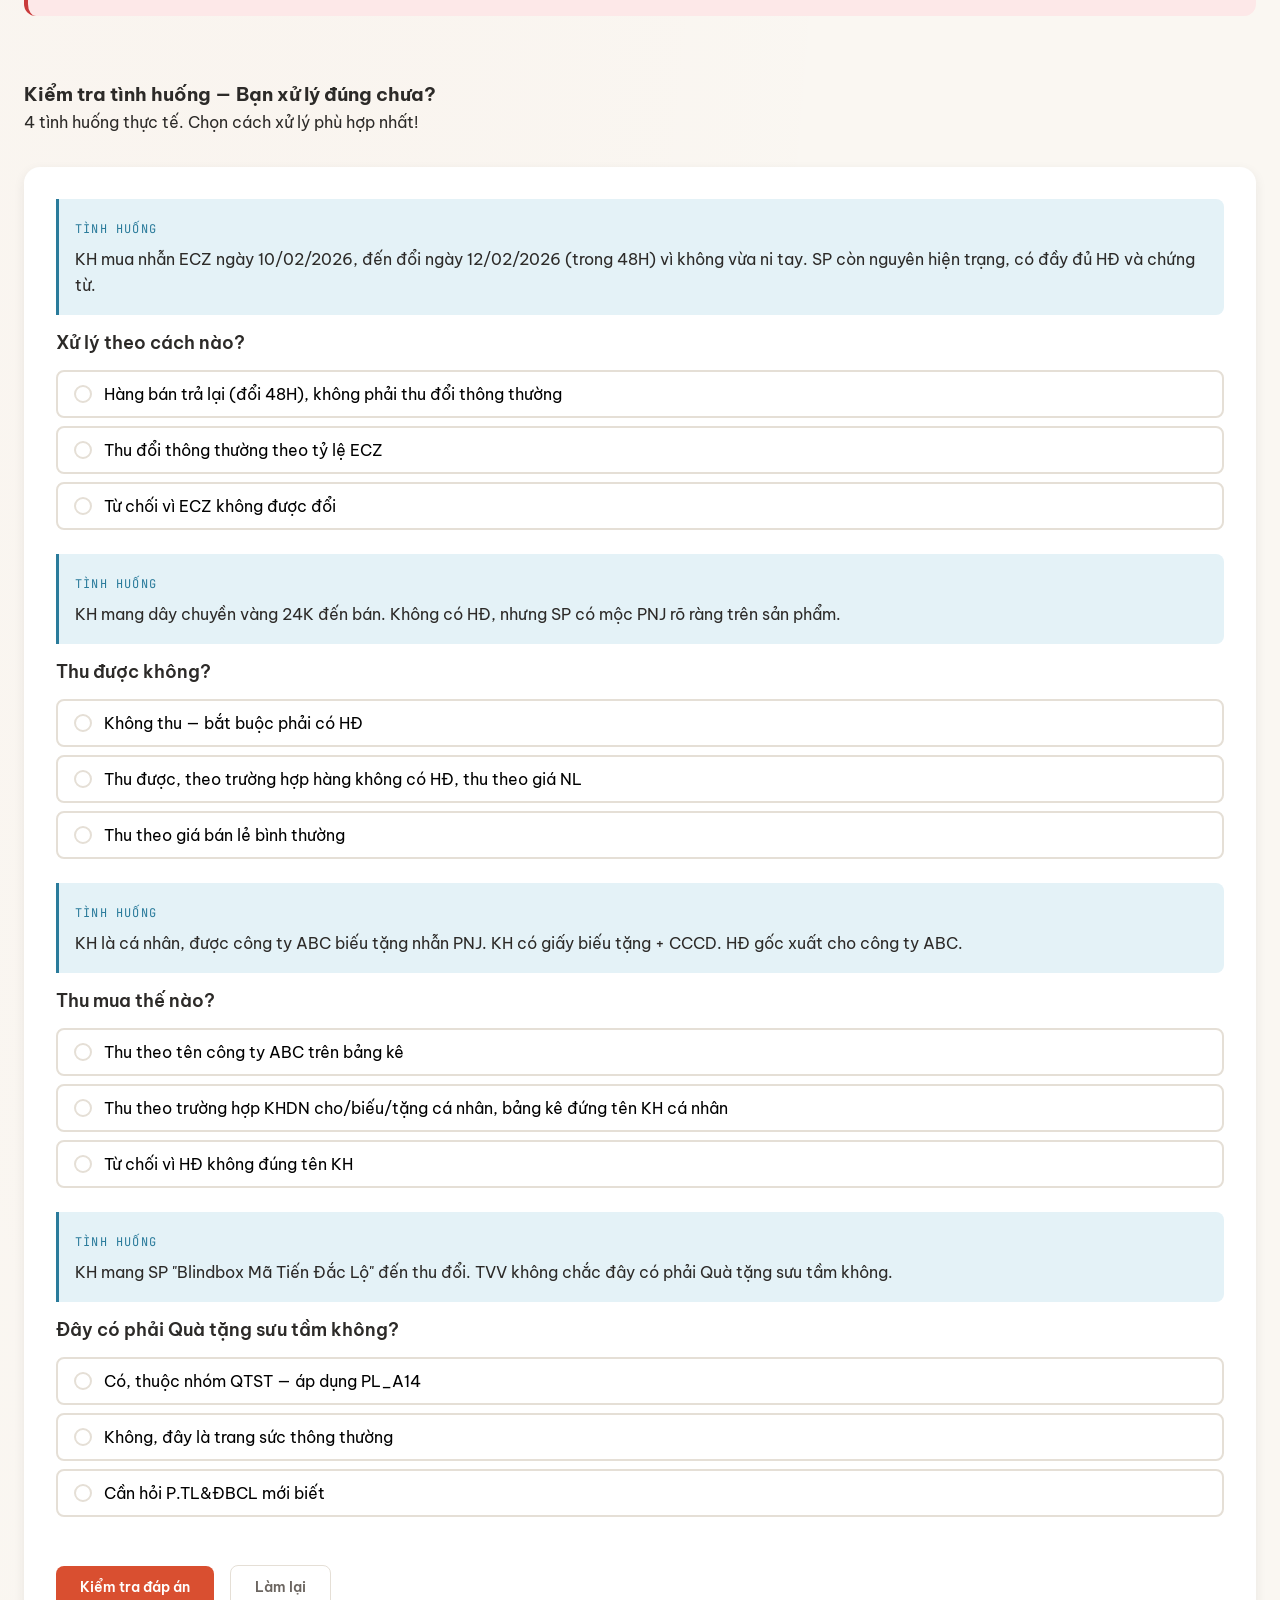
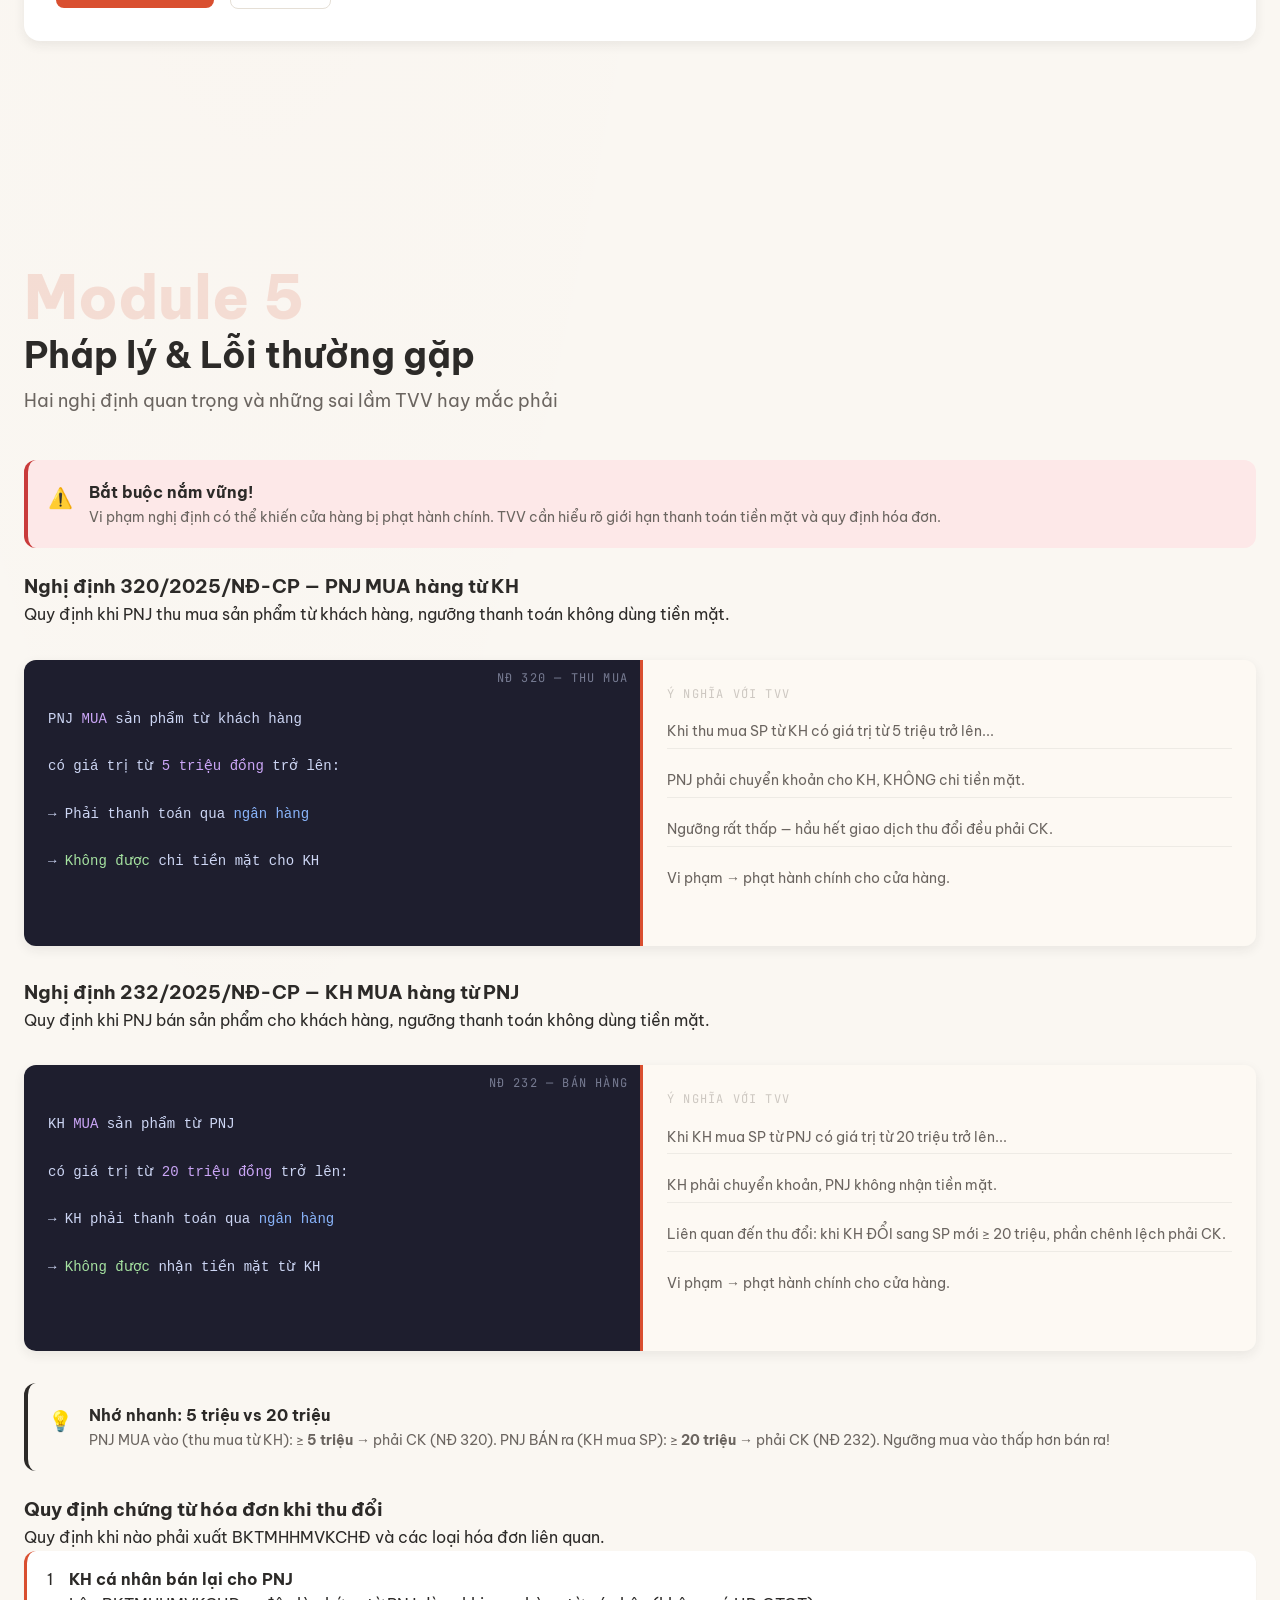
==== commit 5e2d7e57: "Fix NĐ 320/232: correct thresholds (5tr mua vào, 20tr bán ra) - NĐ 320: PNJ mua SP từ KH ≥ 5 triệu →" ====
--- a/index.html
+++ b/index.html
@@ -1154,38 +1154,73 @@
     </div>
   </div>
 
-  <!-- Screen 2: NĐ 320 - Thanh toán tiền mặt -->
+  <!-- Screen 2: NĐ 320 - PNJ MUA vào -->
   <div class="content-block animate-in">
-    <h3>Nghị định 320/2025/NĐ-CP — Giới hạn thanh toán tiền mặt</h3>
-    <p>Quy định mức giao dịch phải thanh toán qua ngân hàng, không được dùng tiền mặt.</p>
+    <h3>Nghị định 320/2025/NĐ-CP — PNJ MUA hàng từ KH</h3>
+    <p>Quy định khi PNJ thu mua sản phẩm từ khách hàng, ngưỡng thanh toán không dùng tiền mặt.</p>
   </div>
 
   <div class="translation-block animate-in">
     <div class="translation-code">
-      <span class="translation-label">NGHỊ ĐỊNH</span>
+      <span class="translation-label">NĐ 320 — THU MUA</span>
       <pre><code>
-<span class="code-line">Giao dịch mua bán vàng, đá quý có giá trị</span>
-<span class="code-line">từ <span class="code-keyword">100 triệu đồng</span> trở lên:</span>
+<span class="code-line">PNJ <span class="code-keyword">MUA</span> sản phẩm từ khách hàng</span>
+<span class="code-line">có giá trị từ <span class="code-keyword">5 triệu đồng</span> trở lên:</span>
 <span class="code-line">→ Phải thanh toán qua <span class="code-function">ngân hàng</span></span>
-<span class="code-line">→ <span class="code-string">Không được</span> thanh toán bằng tiền mặt</span>
-<span class="code-line">→ Áp dụng cho cả THU và BÁN</span>
+<span class="code-line">→ <span class="code-string">Không được</span> chi tiền mặt cho KH</span>
       </code></pre>
     </div>
     <div class="translation-english">
       <span class="translation-label">Ý NGHĨA VỚI TVV</span>
       <div class="translation-lines">
-        <p class="tl">Khi thu mua SP có giá trị từ 100 triệu trở lên...</p>
+        <p class="tl">Khi thu mua SP từ KH có giá trị từ 5 triệu trở lên...</p>
         <p class="tl">PNJ phải chuyển khoản cho KH, KHÔNG chi tiền mặt.</p>
-        <p class="tl">Tương tự: KH mua SP ≥ 100 triệu cũng phải CK.</p>
-        <p class="tl">Nghĩa là: kiểm tra giá trị giao dịch TRƯỚC khi xử lý.</p>
+        <p class="tl">Ngưỡng rất thấp — hầu hết giao dịch thu đổi đều phải CK.</p>
         <p class="tl">Vi phạm → phạt hành chính cho cửa hàng.</p>
       </div>
     </div>
   </div>
 
-  <!-- Screen 3: NĐ 232 - Hóa đơn -->
+  <!-- Screen 2b: NĐ 232 - KH MUA từ PNJ -->
   <div class="content-block animate-in">
-    <h3>Nghị định 232/2025/NĐ-CP — Quy định hóa đơn</h3>
+    <h3>Nghị định 232/2025/NĐ-CP — KH MUA hàng từ PNJ</h3>
+    <p>Quy định khi PNJ bán sản phẩm cho khách hàng, ngưỡng thanh toán không dùng tiền mặt.</p>
+  </div>
+
+  <div class="translation-block animate-in">
+    <div class="translation-code">
+      <span class="translation-label">NĐ 232 — BÁN HÀNG</span>
+      <pre><code>
+<span class="code-line">KH <span class="code-keyword">MUA</span> sản phẩm từ PNJ</span>
+<span class="code-line">có giá trị từ <span class="code-keyword">20 triệu đồng</span> trở lên:</span>
+<span class="code-line">→ KH phải thanh toán qua <span class="code-function">ngân hàng</span></span>
+<span class="code-line">→ <span class="code-string">Không được</span> nhận tiền mặt từ KH</span>
+      </code></pre>
+    </div>
+    <div class="translation-english">
+      <span class="translation-label">Ý NGHĨA VỚI TVV</span>
+      <div class="translation-lines">
+        <p class="tl">Khi KH mua SP từ PNJ có giá trị từ 20 triệu trở lên...</p>
+        <p class="tl">KH phải chuyển khoản, PNJ không nhận tiền mặt.</p>
+        <p class="tl">Liên quan đến thu đổi: khi KH ĐỔI sang SP mới ≥ 20 triệu, phần chênh lệch phải CK.</p>
+        <p class="tl">Vi phạm → phạt hành chính cho cửa hàng.</p>
+      </div>
+    </div>
+  </div>
+
+  <div class="content-block animate-in">
+    <div class="callout callout-aha">
+      <div class="callout-icon">💡</div>
+      <div class="callout-content">
+        <strong>Nhớ nhanh: 5 triệu vs 20 triệu</strong>
+        <p>PNJ MUA vào (thu mua từ KH): ≥ <strong>5 triệu</strong> → phải CK (NĐ 320). PNJ BÁN ra (KH mua SP): ≥ <strong>20 triệu</strong> → phải CK (NĐ 232). Ngưỡng mua vào thấp hơn bán ra!</p>
+      </div>
+    </div>
+  </div>
+
+  <!-- Screen 3: Chứng từ hóa đơn -->
+  <div class="content-block animate-in">
+    <h3>Quy định chứng từ hóa đơn khi thu đổi</h3>
     <p>Quy định khi nào phải xuất <span class="glossary-term" data-definition="Bảng kê thu mua hàng hóa mua vào không có hóa đơn — chứng từ thay thế HĐ khi PNJ mua lại hàng từ KH cá nhân">BKTMHHMVKCHĐ</span> và các loại hóa đơn liên quan.</p>
   </div>
 
@@ -1230,7 +1265,7 @@
     <div class="bug-code">
       <div class="bug-line" data-line="1" onclick="checkBugLine(this, false)">
         <span class="line-num">1</span>
-        <code>KH mang nhẫn vàng 24K đến bán lại, giá trị 120 triệu.</code>
+        <code>KH mang nhẫn vàng 24K đến bán lại, giá trị 12 triệu.</code>
       </div>
       <div class="bug-line" data-line="2" onclick="checkBugLine(this, false)">
         <span class="line-num">2</span>
@@ -1242,7 +1277,7 @@
       </div>
       <div class="bug-line bug-target" data-line="4" onclick="checkBugLine(this, true)">
         <span class="line-num">4</span>
-        <code>TVV chi tiền mặt 108 triệu cho KH. Hoàn tất giao dịch.</code>
+        <code>TVV chi tiền mặt 10.8 triệu cho KH. Hoàn tất giao dịch.</code>
       </div>
       <div class="bug-line" data-line="5" onclick="checkBugLine(this, false)">
         <span class="line-num">5</span>
@@ -1256,8 +1291,8 @@
     <div class="cards-grid">
       <div class="pattern-card">
         <div class="pattern-icon">❌</div>
-        <h4>Lỗi 1: Chi tiền mặt ≥ 100 triệu</h4>
-        <p>Giao dịch ≥ 100 triệu phải chuyển khoản theo NĐ 320. Vi phạm → phạt hành chính.</p>
+        <h4>Lỗi 1: Chi tiền mặt khi thu mua ≥ 5 triệu</h4>
+        <p>PNJ mua SP từ KH ≥ 5 triệu phải chuyển khoản theo NĐ 320. Vi phạm → phạt hành chính.</p>
       </div>
       <div class="pattern-card">
         <div class="pattern-icon">❌</div>
@@ -1289,22 +1324,22 @@
 
   <div class="quiz-container animate-in" id="quiz-module5">
     <div class="quiz-question-block"
-         data-correct="option-b"
-         data-explanation-right="Chính xác! NĐ 320/2025 quy định giao dịch vàng, đá quý ≥ 100 triệu phải thanh toán qua ngân hàng."
-         data-explanation-wrong="Chưa đúng. Mức 100 triệu là ngưỡng bắt buộc chuyển khoản theo NĐ 320/2025/NĐ-CP.">
-      <h3 class="quiz-question">KH bán lại trang sức trị giá 85 triệu. Có thể chi tiền mặt không?</h3>
+         data-correct="option-a"
+         data-explanation-right="Chính xác! NĐ 320/2025 quy định PNJ mua SP từ KH ≥ 5 triệu phải thanh toán không dùng tiền mặt. 8 triệu > 5 triệu → phải chuyển khoản."
+         data-explanation-wrong="Chưa đúng. Theo NĐ 320, PNJ thu mua từ KH ≥ 5 triệu là phải chuyển khoản rồi, không phải 100 triệu.">
+      <h3 class="quiz-question">KH bán lại trang sức trị giá 8 triệu. Có thể chi tiền mặt không?</h3>
       <div class="quiz-options">
         <button class="quiz-option" data-value="option-a" onclick="selectOption(this)">
           <div class="quiz-option-radio"></div>
-          <span>Không, mọi giao dịch thu đổi đều phải chuyển khoản</span>
+          <span>Không, vì ≥ 5 triệu — PNJ phải chuyển khoản (NĐ 320)</span>
         </button>
         <button class="quiz-option" data-value="option-b" onclick="selectOption(this)">
           <div class="quiz-option-radio"></div>
-          <span>Có, vì dưới 100 triệu — được chi tiền mặt</span>
+          <span>Có, vì dưới 20 triệu — được chi tiền mặt</span>
         </button>
         <button class="quiz-option" data-value="option-c" onclick="selectOption(this)">
           <div class="quiz-option-radio"></div>
-          <span>Tùy vào loại sản phẩm</span>
+          <span>Có, vì dưới 100 triệu</span>
         </button>
       </div>
       <div class="quiz-feedback"></div>
